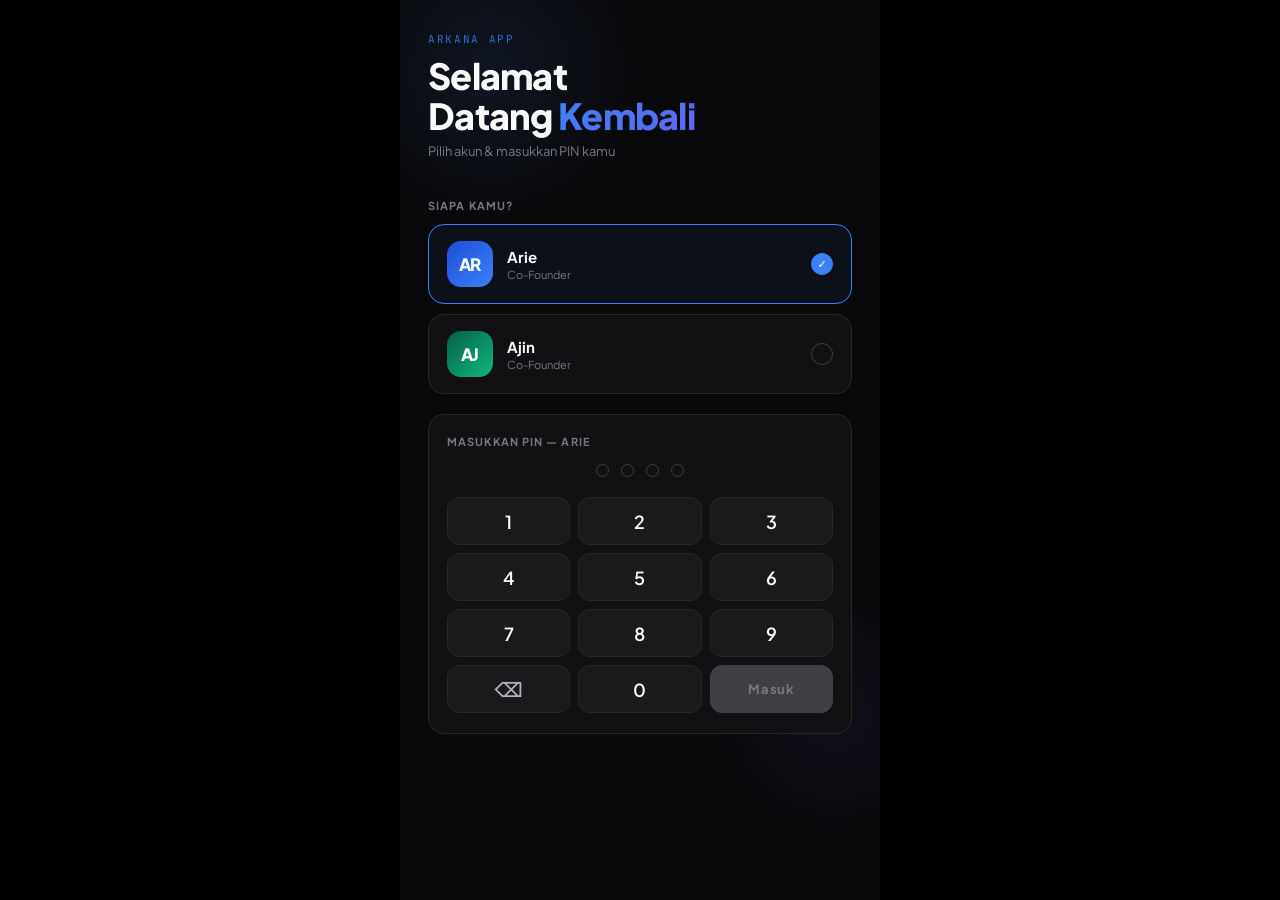
==== index.html @ 3961e102 "v2.0.10 version bump" ====
<!DOCTYPE html>
<html lang="id">
<head>
  <meta charset="UTF-8">
  <meta name="viewport" content="width=device-width, initial-scale=1.0, maximum-scale=1.0, user-scalable=no">
  <meta name="apple-mobile-web-app-capable" content="yes">
  <meta name="apple-mobile-web-app-status-bar-style" content="black-translucent">
  <meta name="apple-mobile-web-app-title" content="Arkana App">
  <meta name="theme-color" content="#080B12">
  <title>Arkana App</title>
  <link rel="manifest" href="manifest.json">
  <link href="https://fonts.googleapis.com/css2?family=Plus+Jakarta+Sans:wght@300;400;500;600;700;800&family=JetBrains+Mono:wght@300;400;500&display=swap" rel="stylesheet">

  <!-- Shared styles -->
  <link rel="stylesheet" href="css/base.css">
  <!-- Index-specific styles -->
  <link rel="stylesheet" href="css/index.css">

  <!-- JS load order: config → constants → utils → app → index -->
  <script src="config.js?v=2.0.10"></script>
  <script src="js/constants.js"></script>
  <script src="js/utils.js"></script>
  <script src="js/app.js"></script>
  <script src="js/components.js"></script>
</head>
<body>

<div id="app">

  <!-- ══════════════════════════════════════
       SCREEN: LOGIN
  ══════════════════════════════════════ -->
  <div id="screen-login" class="screen active">
    <div class="login-bg"></div>
    <div class="login-bg2"></div>
    <div class="login-inner">

      <div class="login-header">
        <div class="login-eyebrow">Arkana App</div>
        <div class="login-title">Selamat<br>Datang <span>Kembali</span></div>
        <div class="login-sub">Pilih akun &amp; masukkan PIN kamu</div>
        <div class="login-version" id="login-version"></div>
      </div>

      <div class="choose-label">Siapa kamu?</div>
      <div class="user-cards">

        <div class="user-card selected" id="card-arie">
          <div class="user-avatar avatar-arie" id="login-avatar-arie">AR</div>
          <div class="user-info">
            <div class="user-name">Arie</div>
            <div class="user-role">Co-Founder</div>
          </div>
          <div class="user-check">✓</div>
        </div>

        <div class="user-card" id="card-ajin">
          <div class="user-avatar avatar-ajin" id="login-avatar-ajin">AJ</div>
          <div class="user-info">
            <div class="user-name">Ajin</div>
            <div class="user-role">Co-Founder</div>
          </div>
          <div class="user-check"></div>
        </div>

        <!-- Hidden file input for avatar upload -->
        <input type="file" id="avatar-file-input" accept="image/*" style="display:none">
      </div>

      <div class="pin-section" id="pin-section">
        <div class="pin-top-label" id="pin-label">Masukkan PIN — Arie</div>
        <div class="pin-dots">
          <div class="pin-dot" id="dot-0"></div>
          <div class="pin-dot" id="dot-1"></div>
          <div class="pin-dot" id="dot-2"></div>
          <div class="pin-dot" id="dot-3"></div>
        </div>
        <div class="pin-numpad">
          <div class="pin-key">1</div>
          <div class="pin-key">2</div>
          <div class="pin-key">3</div>
          <div class="pin-key">4</div>
          <div class="pin-key">5</div>
          <div class="pin-key">6</div>
          <div class="pin-key">7</div>
          <div class="pin-key">8</div>
          <div class="pin-key">9</div>
          <div class="pin-key del">⌫</div>
          <div class="pin-key">0</div>
          <div class="pin-key enter disabled" id="pin-enter">Masuk</div>
        </div>
      </div>

    </div>
  </div>

  <!-- ══════════════════════════════════════
       SCREEN: HOME
  ══════════════════════════════════════ -->
  <div id="screen-home" class="screen">
    <div class="home-bg"></div>

    <div class="home-header">
      <div class="greeting-block">
        <div class="greeting-small">Halo,</div>
        <div class="greeting-name"><span id="home-name">Arie</span> 👋</div>
        <div class="greeting-date" id="home-date"></div>
      </div>
      <button class="logout-btn">Logout</button>
    </div>
    <div class="home-divider"></div>

    <div class="home-content">
      <div>
        <div class="section-head">Menu Utama</div>
        <div class="feature-grid">

          <div class="feat-card c-blue active-card" data-nav-page="supplier-tracker.html">
            <span class="feat-icon">🏪</span>
            <div class="feat-name">Supplier &amp; Price</div>
            <div class="feat-desc">Database supplier &amp; histori harga</div>
          </div>

          <div class="feat-card c-green active-card" data-nav-page="expense-tracker.html">
            <span class="feat-icon">💸</span>
            <div class="feat-name">Expense Tracker</div>
            <div class="feat-desc">Catat pengeluaran operasional</div>
          </div>

          <div class="feat-card c-purple active-card" data-nav-page="project-manager.html">
            <span class="feat-icon">📁</span>
            <div class="feat-name">Project Manager</div>
            <div class="feat-desc">Kelola proyek &amp; tim</div>
          </div>

          <div class="feat-card c-orange coming">
            <span class="feat-icon">📋</span>
            <div class="feat-name">Quotation Builder</div>
            <div class="feat-desc">Buat RAB &amp; penawaran</div>
            <span class="feat-badge badge-soon">Coming Soon</span>
          </div>

          <div class="feat-card c-purple coming">
            <span class="feat-icon">📊</span>
            <div class="feat-name">Pipeline Tracker</div>
            <div class="feat-desc">Lacak peluang pengadaan</div>
            <span class="feat-badge badge-soon">Coming Soon</span>
          </div>

        </div>
      </div>

      <div class="user-strip">
        <div class="strip-left">
          <div class="strip-label">Login sebagai</div>
          <div class="strip-name">
            <span class="strip-avatar" id="strip-avatar"></span>
            <span id="strip-name"></span>
          </div>
        </div>
        <div class="strip-right">
          <div class="strip-app">Arkana App</div>
          <div class="strip-version" id="home-version"></div>
        </div>
      </div>
    </div>

    <nav class="bottom-nav">
      <div class="nav-item active" data-nav="home">
        <span class="nav-icon">🏠</span>
        <span class="nav-label">Home</span>
        <div class="nav-indicator"></div>
      </div>
      <div class="nav-item" data-nav="aktivitas">
        <span class="nav-icon">🕐</span>
        <span class="nav-label">Aktivitas</span>
        <div class="nav-indicator"></div>
      </div>
      <div class="nav-item" data-nav="setting">
        <span class="nav-icon">⚙️</span>
        <span class="nav-label">Setting</span>
        <div class="nav-indicator"></div>
      </div>
    </nav>
  </div>

  <!-- ══════════════════════════════════════
       SCREEN: AKTIVITAS
  ══════════════════════════════════════ -->
  <div id="screen-aktivitas" class="screen">
    <div class="screen-header">
      <div class="screen-title">Aktivitas</div>
      <div class="screen-sub">Log perubahan data oleh semua pengguna</div>
    </div>
    <div class="home-divider"></div>
    <div class="screen-content">
      <div id="aktivitas-content">
        <div class="empty-state">
          <div class="empty-icon">🕐</div>
          <div class="empty-text">Belum ada aktivitas.<br>Log akan muncul saat data mulai diubah.</div>
        </div>
      </div>
    </div>
    <nav class="bottom-nav">
      <div class="nav-item" data-nav="home">
        <span class="nav-icon">🏠</span>
        <span class="nav-label">Home</span>
        <div class="nav-indicator"></div>
      </div>
      <div class="nav-item active" data-nav="aktivitas">
        <span class="nav-icon">🕐</span>
        <span class="nav-label">Aktivitas</span>
        <div class="nav-indicator"></div>
      </div>
      <div class="nav-item" data-nav="setting">
        <span class="nav-icon">⚙️</span>
        <span class="nav-label">Setting</span>
        <div class="nav-indicator"></div>
      </div>
    </nav>
  </div>

  <!-- ══════════════════════════════════════
       SCREEN: SETTING
  ══════════════════════════════════════ -->
  <div id="screen-setting" class="screen">
    <div class="screen-header">
      <div class="screen-title">Setting</div>
      <div class="screen-sub">Kelola akun &amp; preferensi</div>
    </div>
    <div class="home-divider"></div>
    <div class="screen-content">
      <div class="setting-list">

        <div class="setting-section-label">Akun</div>

        <div class="setting-item" data-action="change-avatar">
          <div class="setting-icon">🖼️</div>
          <div class="setting-info">
            <div class="setting-name">Ganti Foto Profil</div>
            <div class="setting-desc">Upload foto untuk avatar kamu</div>
          </div>
          <div class="setting-arrow">›</div>
        </div>

        <div class="setting-item" data-action="change-pin">
          <div class="setting-icon">🔐</div>
          <div class="setting-info">
            <div class="setting-name">Ganti PIN</div>
            <div class="setting-desc">Ubah PIN login kamu</div>
          </div>
          <div class="setting-arrow">›</div>
        </div>

        <div class="setting-section-label">Aplikasi</div>

        <div class="app-info-card">
          <div class="app-info-logo">⚡</div>
          <div class="app-info-name">Arkana App</div>
          <div class="app-info-version" id="setting-version"></div>
          <div class="app-info-company">CV Arkana Trisinergi</div>
        </div>

      </div>
    </div>
    <nav class="bottom-nav">
      <div class="nav-item" data-nav="home">
        <span class="nav-icon">🏠</span>
        <span class="nav-label">Home</span>
        <div class="nav-indicator"></div>
      </div>
      <div class="nav-item" data-nav="aktivitas">
        <span class="nav-icon">🕐</span>
        <span class="nav-label">Aktivitas</span>
        <div class="nav-indicator"></div>
      </div>
      <div class="nav-item active" data-nav="setting">
        <span class="nav-icon">⚙️</span>
        <span class="nav-label">Setting</span>
        <div class="nav-indicator"></div>
      </div>
    </nav>
  </div>

</div><!-- /#app -->

<!-- ══════════════════════════════════════
     CHANGE PIN MODAL (outside #app, fixed)
══════════════════════════════════════ -->
<div class="modal-overlay" id="modal-pin">
  <div class="modal-sheet">
    <div class="modal-handle"></div>
    <div class="modal-title" id="modal-title">Ganti PIN</div>
    <div class="modal-sub" id="modal-sub">Masukkan PIN lama kamu</div>

    <div class="pin-dots" style="margin-bottom:16px;">
      <div class="pin-dot" id="mdot-0"></div>
      <div class="pin-dot" id="mdot-1"></div>
      <div class="pin-dot" id="mdot-2"></div>
      <div class="pin-dot" id="mdot-3"></div>
    </div>
    <div class="pin-numpad modal-numpad">
      <div class="pin-key">1</div>
      <div class="pin-key">2</div>
      <div class="pin-key">3</div>
      <div class="pin-key">4</div>
      <div class="pin-key">5</div>
      <div class="pin-key">6</div>
      <div class="pin-key">7</div>
      <div class="pin-key">8</div>
      <div class="pin-key">9</div>
      <div class="pin-key del">⌫</div>
      <div class="pin-key">0</div>
      <div class="pin-key enter disabled" id="modal-enter">OK</div>
    </div>

    <button class="modal-btn cancel">Batal</button>
  </div>
</div>

<!-- ══ TOAST ══ -->
<div class="toast" id="toast"></div>

<!-- Index logic — loaded last -->
<script src="js/index.js"></script>

</body>
</html>
---- css/base.css ----
/* ═══════════════════════════════════════════════════
   Arkana App — Base CSS  v2.0.3
   Design System Foundation: tokens + shared components.
   ─────────────────────────────────────────────────────
   LAYER 1 — DESIGN TOKENS (:root)
     All visual primitives live here as CSS custom
     properties. No hardcoded values anywhere else.
   LAYER 2 — STRUCTURAL COMPONENTS
     Shared components token-referenced. Named per
     the official component inventory.
   ─────────────────────────────────────────────────────
   PRD-00.4 — Token Mapping (Notion dark-mode adaptation)
     · Backgrounds desaturated: blue-tinted → neutral zinc
     · Borders desaturated: zinc scale
     · Text hierarchy: warm-neutral (FAFAFA / B4B4BB / 787880)
     · Radius tightened: sm 8→6px, md 10→8px, 3xl 24→20px
     · Font tokens added: --font-body, --font-mono
     · Shadow scale added: sm / md / lg / fab
   PRD-00.4-B — Top Bar + Back Button + Tab Bar
     · Glass tokens added: --blur-glass, --saturate-glass,
       --bg-glass, --color-border-glass, --color-border-glass-inner
     · .topbar base rule → position:absolute + glass bg
     · .tab-bar base rule → transparent bg, inner border
     · .screen keeps display:flex (index.html needs it); frost-bar/scroll-area
     use position:absolute inside the screen
   ═══════════════════════════════════════════════════ */

/* ── Reset & base ── */
* {
  margin: 0;
  padding: 0;
  box-sizing: border-box;
  -webkit-tap-highlight-color: transparent;
  user-select: none;
  -webkit-user-select: none;
}

input, textarea {
  user-select: text;
  -webkit-user-select: text;
}

/* ════════════════════════════════════════════════════
   LAYER 1 — DESIGN TOKENS
   ════════════════════════════════════════════════════

   Naming convention: --{category}-{variant}
   All values defined once here, referenced everywhere.

   COLOR TOKENS
   ────────────
   --color-bg          Page/app background
   --color-surface     Card / component background
   --color-surface-2   Nested surface (inputs, rows)
   --color-border      Primary border
   --color-border-2    Secondary border (stronger)

   --color-accent      Primary interactive (blue)
   --color-accent-2    Secondary interactive (indigo)
   --color-success     Positive / green
   --color-warning     Caution / amber
   --color-danger      Error / red
   --color-purple      Jasa / services accent

   --color-text        Primary text
   --color-text-2      Secondary text
   --color-text-3      Tertiary / muted text
   --color-muted       Placeholder / disabled

   --color-supplier-l1  L1 level color (amber)
   --color-supplier-l2  L2 level color (blue)
   --color-supplier-l3  L3 level color (green)
   --color-supplier-l4  L4 level color (gray)

   GLASS TOKENS (PRD-00.4-B)
   ──────────────────────────
   --blur-glass          backdrop blur amount (20px)
   --saturate-glass      backdrop saturation (1.5)
   --bg-glass            frosted bar background (56% opacity)
   --color-border-glass  outer hairline (barely-there white)
   --color-border-glass-inner  separator between topbar & tabbar

   SPACING TOKENS
   ──────────────
   --space-1  4px
   --space-2  8px
   --space-3  12px
   --space-4  16px
   --space-5  20px
   --space-6  24px
   --space-8  32px
   --space-12 48px

   RADIUS TOKENS
   ─────────────
   --radius-sm   6px    chip, tag           (Notion rounded.sm)
   --radius-md   8px    button, input       (Notion rounded.md — sober editorial)
   --radius-lg   12px   card (sm), confirm  (Notion rounded.lg)
   --radius-xl   14px   card (main)
   --radius-2xl  16px   user card, FAB
   --radius-3xl  20px   sheet
   --radius-full 9999px pill badge

   FONT SIZE TOKENS
   ────────────────
   --text-xs   9px
   --text-sm   10px
   --text-base 11px
   --text-md   12px
   --text-lg   13px
   --text-xl   14px
   --text-2xl  15px
   --text-3xl  17px
   --text-4xl  18px
   --text-5xl  20px

   FONT WEIGHT TOKENS
   ──────────────────
   --weight-regular  400
   --weight-medium   500
   --weight-semibold 600
   --weight-bold     700
   --weight-extrabold 800

   SHADOW TOKENS
   ─────────────
   --shadow-sm    subtle hover lift
   --shadow-md    cards
   --shadow-lg    sheets, modals
   --shadow-fab   FAB elevation (accent glow)

   FONT TOKENS
   ───────────
   --font-body   Plus Jakarta Sans (humanist-geometric, Notion-Sans equivalent)
   --font-mono   JetBrains Mono (badges, PTR label, mono UI)

   TRANSITION TOKENS
   ─────────────────
   --duration-fast    0.15s
   --duration-normal  0.2s
   --duration-slow    0.3s
   --duration-sheet   0.35s
   --ease-standard    ease
   --ease-sheet       cubic-bezier(.32, .72, 0, 1)
   ════════════════════════════════════════════════════ */

:root {
  /* ── Color: Backgrounds ── */
  /* Desaturated neutral zinc — removes blue tint from dark surfaces */
  --color-bg:        #09090B;
  --color-surface:   #111113;
  --color-surface-2: #1A1A1D;

  /* ── Color: Borders ── */
  /* Neutral zinc borders — Notion hairline spirit, no blue bleed */
  --color-border:    #27272A;
  --color-border-2:  #3F3F46;

  /* ── Color: Brand / Interactive ── */
  --color-accent:    #3B82F6;
  --color-accent-2:  #6366F1;
  --color-success:   #10B981;
  --color-warning:   #F59E0B;
  --color-danger:    #EF4444;
  --color-purple:    #8B5CF6;

  /* ── Color: Text ── */
  /* Warm-neutral hierarchy — purer white primary, zinc secondary/tertiary */
  /* All values pass 4.5:1 contrast on --color-bg (#09090B)               */
  --color-text:      #FAFAFA;  /* ~19:1 */
  --color-text-2:    #B4B4BB;  /* ~6.5:1 */
  --color-text-3:    #787880;  /* ~4.8:1 */
  --color-muted:     #787880;  /* ~4.8:1 */

  /* ── Color: Supplier levels ── */
  --color-supplier-l1: #F59E0B;
  --color-supplier-l2: #3B82F6;
  --color-supplier-l3: #10B981;
  --color-supplier-l4: #6B7280;

  /* ── Glass tokens (PRD-00.4-B) ── */
  --blur-glass:              20px;
  --saturate-glass:          1.5;
  --bg-glass:                rgba(9, 9, 11, 0.56);
  --color-border-glass:      rgba(255, 255, 255, 0.06);
  --color-border-glass-inner: rgba(255, 255, 255, 0.04);

  /* ── Spacing ── */
  --space-1:  4px;
  --space-2:  8px;
  --space-3:  12px;
  --space-4:  16px;
  --space-5:  20px;
  --space-6:  24px;
  --space-8:  32px;
  --space-12: 48px;

  /* ── Border radius ── */
  /* Notion-aligned: sober editorial geometry — rectangles, not pills */
  --radius-sm:   6px;
  --radius-md:   8px;
  --radius-lg:   12px;
  --radius-xl:   14px;
  --radius-2xl:  16px;
  --radius-3xl:  20px;
  --radius-full: 9999px;

  /* ── Font size ── */
  --text-xs:   9px;
  --text-sm:   10px;
  --text-base: 11px;
  --text-md:   12px;
  --text-lg:   13px;
  --text-xl:   14px;
  --text-2xl:  15px;
  --text-3xl:  17px;
  --text-4xl:  18px;
  --text-5xl:  20px;

  /* ── Font weight ── */
  --weight-regular:   400;
  --weight-medium:    500;
  --weight-semibold:  600;
  --weight-bold:      700;
  --weight-extrabold: 800;

  /* ── Font families ── */
  --font-body: 'Plus Jakarta Sans', system-ui, sans-serif;
  --font-mono: 'JetBrains Mono', monospace;

  /* ── Shadows ── */
  --shadow-sm:  0 1px 3px rgba(0, 0, 0, .4);
  --shadow-md:  0 4px 12px rgba(0, 0, 0, .5);
  --shadow-lg:  0 8px 32px rgba(0, 0, 0, .6);
  --shadow-fab: 0 8px 24px rgba(59, 130, 246, .35);

  /* ── Transitions ── */
  --duration-fast:   0.15s;
  --duration-normal: 0.2s;
  --duration-slow:   0.3s;
  --duration-sheet:  0.35s;
  --ease-standard:   ease;
  --ease-sheet:      cubic-bezier(.32, .72, 0, 1);

  /* ────────────────────────────────────────────────
     LEGACY ALIASES
     Keep old var names pointing to tokens so existing
     page CSS doesn't break before PRD-00.4 refactor.
     Remove these aliases once all page CSS migrates.
     ──────────────────────────────────────────────── */
  --bg:      var(--color-bg);
  --surface: var(--color-surface);
  --surface2: var(--color-surface-2);
  --border:  var(--color-border);
  --border2: var(--color-border-2);
  --accent:  var(--color-accent);
  --accent2: var(--color-accent-2);
  --green:   var(--color-success);
  --orange:  var(--color-warning);
  --red:     var(--color-danger);
  --purple:  var(--color-purple);
  --muted:   var(--color-muted);
  --text:    var(--color-text);
  --text2:   var(--color-text-2);
  --text3:   var(--color-text-3);
  --l1: var(--color-supplier-l1);
  --l2: var(--color-supplier-l2);
  --l3: var(--color-supplier-l3);
  --l4: var(--color-supplier-l4);
}

html, body {
  height: 100%;
  overflow: hidden;
  background: #000;
  font-family: var(--font-body);
  color: var(--color-text);
}

/* ── PWA container ── */
#app {
  position: relative;
  width: 100%;
  max-width: 480px;
  height: 100%;
  margin: 0 auto;
  background: var(--color-bg);
  overflow: hidden;
}

/* ════════════════════════════════════════════════════
   LAYER 2 — STRUCTURAL COMPONENTS
   Named per official component inventory (PRD-00.3).
   CSS values reference tokens only — no hardcoded values.
   PRD-00.4: token values updated; component visual
   redesign applied incrementally per page.
   ════════════════════════════════════════════════════ */

/* ── Screen transitions ── */
/* PRD-00.4-B: position:relative so scroll-area + frost bar
   siblings work correctly inside each screen. */
.screen {
  position: absolute;
  inset: 0;
  display: flex;
  flex-direction: column;
  opacity: 0;
  pointer-events: none;
  transition: opacity var(--duration-slow) var(--ease-standard),
              transform var(--duration-slow) var(--ease-standard);
  transform: translateX(30px);
}

.screen.active {
  opacity: 1;
  pointer-events: all;
  transform: translateX(0);
}

.screen.prev {
  transform: translateX(-30px);
  opacity: 0;
}

/* ── Frosted bar container (PRD-00.4-B) ── */
/* Wraps .topbar + optional .tab-bar as a single frosted unit.
   Absolutely positioned so scroll-area bleeds underneath. */
.frost-bar {
  position: absolute;
  top: 0;
  left: 0;
  right: 0;
  z-index: 10;
  backdrop-filter: blur(var(--blur-glass)) saturate(var(--saturate-glass));
  -webkit-backdrop-filter: blur(var(--blur-glass)) saturate(var(--saturate-glass));
  background: var(--bg-glass);
  border-bottom: 0.5px solid var(--color-border-glass);
}

/* ── Top Bar (PRD-00.4-B) ── */
/* canonical class: .topbar
   Layout: 3-col grid (32px · 1fr · 32px) — title always centered.
   Shrink state toggled by JS via .topbar-shrunk on .frost-bar. */
.topbar {
  display: grid;
  grid-template-columns: 48px 1fr 48px;
  align-items: center;
  gap: 8px;
  padding: max(env(safe-area-inset-top), 44px) 14px 8px;
  transition: padding var(--duration-normal) var(--ease-standard);
}

.frost-bar.topbar-shrunk .topbar {
  padding: max(env(safe-area-inset-top), 14px) 14px 6px;
}

.topbar-title {
  text-align: center;
  font-size: var(--text-3xl);     /* 17px at rest */
  font-weight: var(--weight-extrabold);
  color: var(--color-text);
  letter-spacing: -0.01em;
  transition: font-size var(--duration-normal) var(--ease-standard);
  white-space: nowrap;
  overflow: hidden;
  text-overflow: ellipsis;
}

.frost-bar.topbar-shrunk .topbar-title {
  font-size: var(--text-lg);      /* 13px on scroll */
}

/* ── Back Button (PRD-00.4-B) ── */
/* Ghost style: no background, no border. Chevron only. */
.back-btn {
  width: 48px;
  height: 48px;
  border-radius: var(--radius-md);
  background: transparent;
  border: none;
  display: flex;
  align-items: center;
  justify-content: center;
  cursor: pointer;
  flex-shrink: 0;
  color: var(--color-accent);
  font-size: 32px;
  line-height: 1;
  padding: 0;
  transition: opacity var(--duration-fast) var(--ease-standard);
}

.back-btn:active { opacity: 0.6; }

/* Right slot — same size as back-btn, for action icons in detail screens */
.topbar-action {
  width: 48px;
  height: 48px;
  border-radius: var(--radius-md);
  background: transparent;
  border: none;
  display: flex;
  align-items: center;
  justify-content: center;
  cursor: pointer;
  flex-shrink: 0;
  color: var(--color-accent);
  font-size: 32px;
  padding: 0;
  transition: opacity var(--duration-fast) var(--ease-standard);
}

.topbar-action:active { opacity: 0.6; }

/* ── Tab Bar (PRD-00.4-B) ── */
/* Part of frost-bar — transparent bg, separated from topbar by hairline. */
/* canonical class: .tab-bar, .tab, .tab.active */
.tab-bar {
  display: flex;
  border-top: 0.5px solid var(--color-border-glass-inner);
  background: transparent;
}

.tab {
  flex: 1;
  padding: 9px var(--space-1) 9px;
  text-align: center;
  cursor: pointer;
  font-size: var(--text-base);
  font-weight: var(--weight-semibold);
  color: var(--color-text-3);
  letter-spacing: .04em;
  position: relative;
  transition: color var(--duration-normal) var(--ease-standard);
  white-space: nowrap;
}

.tab.active { color: var(--color-accent); }

.tab.active::after {
  content: '';
  position: absolute;
  bottom: 0;
  left: 20%;
  right: 20%;
  height: 2px;
  background: var(--color-accent);
  border-radius: 2px;
}

/* ── Scroll Area (PRD-00.4-B) ── */
/* Flex child that fills remaining screen height below .ptr-indicator.
   frost-bar sits above it via position:absolute + z-index.
   padding-top injected by initFrostBar() so content clears the bar.
   flex:1 means app.js can insert .ptr-indicator as a sibling before
   this element and it will appear correctly in the flex column. */
.scroll-area {
  flex: 1;
  min-height: 0;
  overflow-y: auto;
  overflow-x: hidden;
  scrollbar-width: none;
  /* padding-top injected by JS: initFrostBar() */
}

.scroll-area::-webkit-scrollbar { display: none; }

/* ── Overlay ── */
/* canonical class: .overlay */
.overlay {
  position: fixed;
  inset: 0;
  background: rgba(0, 0, 0, .75);
  z-index: 100;
  opacity: 0;
  pointer-events: none;
  transition: opacity var(--duration-slow) var(--ease-standard);
}

.overlay.active {
  opacity: 1;
  pointer-events: all;
}

/* ── Bottom Sheet ── */
/* canonical class: .sheet */
.sheet {
  position: fixed;
  bottom: 0;
  left: 50%;
  transform: translateX(-50%) translateY(100%);
  width: 100%;
  max-width: 480px;
  background: var(--color-surface);
  border: none;
  border-top: 1px solid var(--color-border);
  border-radius: var(--radius-3xl) var(--radius-3xl) 0 0;
  padding: var(--space-4) var(--space-5) max(env(safe-area-inset-bottom), var(--space-6));
  z-index: 101;
  transition: transform var(--duration-sheet) var(--ease-sheet);
  max-height: 90vh;
  overflow-y: auto;
  scrollbar-width: none;
}

.sheet::-webkit-scrollbar { display: none; }

.overlay.active .sheet {
  transform: translateX(-50%) translateY(0);
}

.sheet-handle {
  width: 36px;
  height: 4px;
  background: var(--color-border-2);
  border-radius: var(--radius-full);
  margin: 0 auto var(--space-8);
}

.sheet-title {
  font-size: var(--text-4xl);
  font-weight: var(--weight-extrabold);
  color: var(--color-text);
  margin-bottom: var(--space-1);
  letter-spacing: -.01em;
}

.sheet-sub {
  font-size: var(--text-md);
  color: var(--color-text-3);
  margin-bottom: var(--space-5);
}

/* ── Buttons ── */
/* canonical classes: .btn, .btn-primary, .btn-secondary, .btn-danger */
.btn-row {
  display: flex;
  gap: var(--space-2);
  margin-top: var(--space-5);
}

.btn {
  flex: 1;
  height: 48px;
  padding: 0 var(--space-4);
  border-radius: var(--radius-lg);
  font-size: var(--text-xl);
  font-weight: var(--weight-bold);
  font-family: inherit;
  cursor: pointer;
  border: none;
  display: flex;
  align-items: center;
  justify-content: center;
  transition: opacity var(--duration-normal) var(--ease-standard);
}

.btn:active         { opacity: .75; }
.btn-primary        { background: var(--color-accent); color: white; }
.btn-secondary      { background: transparent; color: var(--color-text-2); border: 1px solid var(--color-border-2); }
.btn-danger         { background: rgba(239, 68, 68, .1); color: var(--color-danger); border: 1px solid rgba(239, 68, 68, .2); }

/* ── Form fields ── */
.form-group { margin-bottom: 14px; }

.form-label {
  display: block;
  font-size: var(--text-base);
  font-weight: var(--weight-bold);
  text-transform: uppercase;
  letter-spacing: .1em;
  color: var(--color-text-3);
  margin-bottom: 6px;
}

.form-input,
.form-select,
.form-textarea {
  width: 100%;
  background: var(--color-surface-2);
  border: 1.5px solid var(--color-border);
  border-radius: var(--radius-md);
  padding: 11px 14px;
  font-size: var(--text-xl);
  color: var(--color-text);
  font-family: inherit;
  outline: none;
  transition: border-color var(--duration-normal) var(--ease-standard);
  -webkit-appearance: none;
  appearance: none;
}

.form-input:focus,
.form-select:focus,
.form-textarea:focus   { border-color: var(--color-accent); }
.form-input::placeholder,
.form-textarea::placeholder { color: var(--color-text-3); }
.form-textarea         { resize: none; min-height: 80px; line-height: 1.5; }

.form-select {
  background-image: url("data:image/svg+xml,%3Csvg xmlns='http://www.w3.org/2000/svg' width='12' height='8' viewBox='0 0 12 8'%3E%3Cpath d='M1 1l5 5 5-5' stroke='%23787880' stroke-width='1.5' fill='none' stroke-linecap='round'/%3E%3C/svg%3E");
  background-repeat: no-repeat;
  background-position: right 14px center;
  padding-right: 36px;
}

.form-select option { background: var(--color-surface-2); }

/* Toggle */
.toggle-row       { display: flex; justify-content: space-between; align-items: center; }
.toggle-label     { font-size: var(--text-xl); color: var(--color-text); }
.toggle           { position: relative; width: 44px; height: 26px; }
.toggle input     { display: none; }
.toggle-track {
  position: absolute;
  inset: 0;
  background: var(--color-border-2);
  border-radius: 13px;
  cursor: pointer;
  transition: background var(--duration-normal) var(--ease-standard);
}
.toggle input:checked + .toggle-track  { background: var(--color-accent); }
.toggle-thumb {
  position: absolute;
  top: 3px; left: 3px;
  width: 20px; height: 20px;
  background: white;
  border-radius: 50%;
  transition: transform var(--duration-normal) var(--ease-standard);
  pointer-events: none;
}
.toggle input:checked ~ .toggle-thumb  { transform: translateX(18px); }

/* Multi-select chips */
.multi-chips { display: flex; flex-wrap: wrap; gap: var(--space-2); }

.multi-chip {
  background: var(--color-surface-2);
  border: 1.5px solid var(--color-border);
  border-radius: var(--radius-full);
  padding: 7px var(--radius-lg);
  font-size: var(--text-md);
  font-weight: var(--weight-semibold);
  color: var(--color-text-3);
  cursor: pointer;
  transition: all var(--duration-fast) var(--ease-standard);
}

.multi-chip.selected {
  border-color: var(--color-accent);
  color: var(--color-accent);
  background: rgba(59, 130, 246, .08);
}

/* ── Toast ── */
/* canonical class: .toast, .success, .error */
.toast {
  position: fixed;
  bottom: var(--space-12);
  left: 50%;
  transform: translateX(-50%) translateY(var(--space-5));
  max-width: calc(100% - var(--space-8));
  background: var(--color-surface-2);
  border: 1px solid var(--color-border-2);
  border-radius: var(--radius-lg);
  padding: var(--space-2) var(--space-5);
  font-size: var(--text-lg);
  font-weight: var(--weight-semibold);
  color: var(--color-text);
  z-index: 200;
  opacity: 0;
  transition: all var(--duration-slow) var(--ease-standard);
  white-space: normal;
  text-align: center;
  pointer-events: none;
}

.toast.show    { opacity: 1; transform: translateX(-50%) translateY(0); }
.toast.success { border-color: var(--color-success); color: var(--color-success); }
.toast.error   { border-color: var(--color-danger);  color: var(--color-danger);  }

/* ── Loading Overlay ── */
/* canonical class: .loading-overlay */
.loading-overlay {
  position: fixed;
  inset: 0;
  background: rgba(9, 9, 11, .88);
  z-index: 300;
  display: flex;
  flex-direction: column;
  align-items: center;
  justify-content: center;
  gap: var(--space-4);
  opacity: 0;
  pointer-events: none;
  transition: opacity var(--duration-slow) var(--ease-standard);
}

.loading-overlay.active { opacity: 1; pointer-events: all; }

.spinner {
  width: 36px;
  height: 36px;
  border: 3px solid var(--color-border-2);
  border-top-color: var(--color-accent);
  border-radius: 50%;
  animation: spin .8s linear infinite;
}

@keyframes spin { to { transform: rotate(360deg); } }

.loading-text { font-size: var(--text-lg); color: var(--color-text-3); }

/* ── Confirm Dialog ── */
/* canonical class: .confirm-overlay, .confirm-box */
.confirm-overlay {
  position: fixed;
  inset: 0;
  background: rgba(0, 0, 0, .6);
  z-index: 200;
  display: flex;
  align-items: center;
  justify-content: center;
  padding: var(--space-6);
  opacity: 0;
  pointer-events: none;
  transition: opacity var(--duration-normal) var(--ease-standard);
}

.confirm-overlay.active { opacity: 1; pointer-events: all; }

.confirm-box {
  background: var(--color-surface);
  border: 1px solid var(--color-border);
  border-radius: var(--radius-3xl);
  padding: var(--space-6);
  width: 100%;
  max-width: 320px;
  transform: scale(.95);
  transition: transform var(--duration-normal) var(--ease-standard);
}

.confirm-overlay.active .confirm-box { transform: scale(1); }

.confirm-title { font-size: var(--text-4xl); font-weight: var(--weight-extrabold); color: var(--color-text); margin-bottom: var(--space-2); }
.confirm-msg   { font-size: var(--text-lg); color: var(--color-text-2); line-height: 1.5; margin-bottom: var(--space-5); }
.confirm-btns  { display: flex; gap: var(--space-2); }

/* ── FAB ── */
/* canonical class: .fab */
.fab {
  position: fixed;
  bottom: var(--space-6);
  right: max(calc(50% - 240px + var(--space-4)), var(--space-4));
  width: 56px;
  height: 56px;
  border-radius: var(--radius-2xl);
  background: var(--color-accent);
  border: none;
  color: white;
  display: flex;
  align-items: center;
  justify-content: center;
  cursor: pointer;
  box-shadow: var(--shadow-fab);
  z-index: 50;
  transition: transform var(--duration-fast) var(--ease-standard);
}

.fab:active { transform: scale(.93); }

/* ── Filter Scroll Container ── */
/* canonical class: .filter-scroll                                */
/* Edge-to-edge horizontal scroll track. Used in frost bar and   */
/* scroll content. padding-inline gives chips breathing room     */
/* while scroll track is full-width.                             */
.filter-scroll {
  display: flex;
  gap: var(--space-2);
  overflow-x: auto;
  scrollbar-width: none;
  padding-inline: var(--space-4);
}

.filter-scroll::-webkit-scrollbar { display: none; }

/* When .filter-scroll lives inside .scroll-pane, the pane has  */
/* its own side padding — use negative margin to break out of it */
/* so the scroll track reaches the screen edge.                  */
.scroll-pane .filter-scroll,
.scroll-pane .filter-row {
  margin-inline: calc(var(--space-4) * -1);
}

/* ── Filter Chip ── */
/* canonical class: .filter-chip, .filter-chip.active            */
/* Unified chip style — same in frost bar and scroll content.    */
.filter-chip {
  flex-shrink: 0;
  background: rgba(255, 255, 255, 0.06);
  border: 1px solid rgba(255, 255, 255, 0.08);
  border-radius: var(--radius-full);
  padding: var(--space-1) var(--space-3);
  font-size: var(--text-base);
  font-weight: var(--weight-semibold);
  color: var(--color-text-3);
  cursor: pointer;
  white-space: nowrap;
  font-family: inherit;
  transition: all var(--duration-fast) var(--ease-standard);
}

.filter-chip.active {
  border-color: var(--color-accent);
  color: var(--color-accent);
  background: rgba(59, 130, 246, .12);
}


/* canonical class: .ptr-overlay, .ptr-overlay-spinner          */
/* Fixed spinner that appears below the frost bar on pull.      */
/* No layout impact — pure overlay, z-index below frost bar.   */
.ptr-overlay {
  position: fixed;
  /* Centered within #app (max-width 480px) */
  left: 50%;
  transform: translateX(-50%);
  /* Sits just below the frost bar — --frost-h set by initFrostBar() */
  top: calc(var(--frost-h, 60px) + 8px);
  z-index: 9; /* below frost-bar (z:10), above content */
  opacity: 0;
  pointer-events: none;
  transition: opacity var(--duration-normal) var(--ease-standard);
}

.ptr-overlay.active {
  opacity: 1;
}

.ptr-overlay-spinner {
  width: 28px;
  height: 28px;
  border: 2.5px solid var(--color-border-2);
  border-top-color: var(--color-accent);
  border-radius: 50%;
  animation: spin .7s linear infinite;
  background: var(--color-surface);
  box-shadow: var(--shadow-md);
}

/* ── Empty State ── */
/* canonical class: .empty-state, .empty-icon, .empty-text */
.empty-state {
  display: flex;
  flex-direction: column;
  align-items: center;
  justify-content: center;
  padding: 60px var(--space-5);
  gap: var(--radius-lg);
  text-align: center;
}

.empty-icon { font-size: 40px; opacity: .3; }
.empty-text { font-size: var(--text-lg); color: var(--color-text-3); line-height: 1.6; }

.empty-btn {
  margin-top: var(--space-2);
  background: var(--color-accent);
  border: none;
  border-radius: var(--radius-lg);
  padding: 10px var(--space-5);
  font-size: var(--text-lg);
  font-weight: var(--weight-bold);
  color: white;
  cursor: pointer;
  font-family: inherit;
}

/* ── Level Badges ── */
/* canonical class: .level-badge + .l1/.l2/.l3/.l4/.jasa */
.level-badge {
  font-family: var(--font-mono);
  font-size: var(--text-sm);
  font-weight: var(--weight-medium);
  padding: 3px var(--space-2);
  border-radius: var(--radius-full);
  letter-spacing: .04em;
}

.l1   { background: rgba(245,158,11,.12); color: var(--color-supplier-l1); border: 1px solid rgba(245,158,11,.2); }
.l2   { background: rgba(59,130,246,.12);  color: var(--color-supplier-l2); border: 1px solid rgba(59,130,246,.2); }
.l3   { background: rgba(16,185,129,.12);  color: var(--color-supplier-l3); border: 1px solid rgba(16,185,129,.2); }
.l4   { background: rgba(107,114,128,.12); color: var(--color-supplier-l4); border: 1px solid rgba(107,114,128,.2); }
.jasa { background: rgba(139,92,246,.12);  color: var(--color-purple);      border: 1px solid rgba(139,92,246,.2); }

.auth-badge {
  font-size: var(--text-sm);
  font-weight: var(--weight-semibold);
  padding: 3px var(--space-2);
  border-radius: var(--radius-full);
  background: rgba(16,185,129,.1);
  color: var(--color-success);
  border: 1px solid rgba(16,185,129,.2);
}
---- css/index.css ----
/* ═══════════════════════════════════════════════════
   Arkana App — Index CSS
   Styles for: login, home, bottom nav, aktivitas,
   setting screens, and change-PIN modal.
   Shared styles (reset, vars, toast, loading, etc.)
   live in base.css — do not duplicate here.
   ═══════════════════════════════════════════════════ */

/* ── App container ── */
#app {
  height: 100%;
  display: flex;
  flex-direction: column;
  max-width: 480px;
  margin: 0 auto;
  position: relative;
  overflow: hidden;
}

/* ══════════════════════════════════
   LOGIN SCREEN
══════════════════════════════════ */
#screen-login {
  background: var(--color-bg);
  overflow-y: auto;
  overflow-x: hidden;
  scrollbar-width: none;
}

#screen-login::-webkit-scrollbar { display: none; }

.login-bg {
  position: fixed;
  top: -80px; left: -60px;
  width: 300px; height: 300px;
  background: radial-gradient(circle, rgba(59,130,246,0.1) 0%, transparent 70%);
  pointer-events: none;
  z-index: 0;
}

.login-bg2 {
  position: fixed;
  bottom: 60px; right: -80px;
  width: 250px; height: 250px;
  background: radial-gradient(circle, rgba(99,102,241,0.07) 0%, transparent 70%);
  pointer-events: none;
  z-index: 0;
}

.login-inner {
  position: relative;
  z-index: 1;
  padding: env(safe-area-inset-top, 48px) 28px 40px;
  min-height: 100%;
  display: flex;
  flex-direction: column;
}

.login-header {
  padding-top: max(env(safe-area-inset-top), 32px);
  margin-bottom: 32px;
}

.login-eyebrow {
  font-family: var(--font-mono);
  font-size: 11px;
  letter-spacing: 0.15em;
  text-transform: uppercase;
  color: var(--color-accent);
  margin-bottom: 10px;
  opacity: 0.8;
}

.login-title {
  font-size: clamp(28px, 7vw, 36px);
  font-weight: 800;
  color: var(--color-text);
  line-height: 1.1;
  letter-spacing: -0.02em;
  margin-bottom: 8px;
}

.login-title span {
  background: linear-gradient(135deg, var(--color-accent), var(--color-accent-2));
  -webkit-background-clip: text;
  -webkit-text-fill-color: transparent;
  background-clip: text;
}

.login-sub {
  font-size: 13px;
  color: var(--color-text-3);
  font-weight: 400;
}

.login-version {
  font-family: var(--font-mono);
  font-size: 10px;
  color: var(--color-muted);
  margin-top: 8px;
  letter-spacing: 0.05em;
}

/* User selection */
.choose-label {
  font-size: 11px;
  font-weight: 700;
  color: var(--color-text-3);
  text-transform: uppercase;
  letter-spacing: 0.1em;
  margin-bottom: 12px;
}

.user-cards {
  display: flex;
  flex-direction: column;
  gap: 10px;
  margin-bottom: 16px;
}

.user-card {
  background: var(--color-surface);
  border: 1.5px solid var(--color-border);
  border-radius: var(--radius-2xl);
  padding: 16px 18px;
  display: flex;
  align-items: center;
  gap: 14px;
  cursor: pointer;
  transition: border-color 0.2s, background 0.2s;
  position: relative;
  overflow: hidden;
}

.user-card:active { opacity: 0.8; }

.user-card.selected {
  border-color: var(--color-accent);
  background: rgba(59,130,246,0.06);
}

.user-avatar {
  width: 46px;
  height: 46px;
  border-radius: var(--radius-xl);
  display: flex;
  align-items: center;
  justify-content: center;
  font-size: 17px;
  font-weight: 800;
  flex-shrink: 0;
  letter-spacing: -0.02em;
  color: white;
  position: relative;
  cursor: pointer;
  overflow: hidden;
}

.avatar-arie { background: linear-gradient(135deg, #1D4ED8, #3B82F6); }
.avatar-ajin { background: linear-gradient(135deg, #065F46, #10B981); }

.user-avatar img {
  width: 100%;
  height: 100%;
  object-fit: cover;
  border-radius: var(--radius-xl);
  position: absolute;
  inset: 0;
}

.user-avatar::after {
  content: '📷';
  position: absolute;
  inset: 0;
  background: rgba(0,0,0,0.55);
  display: flex;
  align-items: center;
  justify-content: center;
  font-size: 14px;
  border-radius: var(--radius-xl);
  opacity: 0;
  transition: opacity 0.2s;
}

.user-avatar:hover::after,
.user-avatar:active::after { opacity: 1; }

.user-info { flex: 1; }

.user-name {
  font-size: 15px;
  font-weight: 700;
  color: var(--color-text);
  margin-bottom: 2px;
}

.user-role {
  font-size: 11px;
  color: var(--color-text-3);
  font-weight: 400;
}

.user-check {
  width: 22px;
  height: 22px;
  border-radius: 50%;
  border: 1.5px solid var(--color-border-2);
  display: flex;
  align-items: center;
  justify-content: center;
  flex-shrink: 0;
  transition: all 0.2s;
  font-size: 11px;
  color: transparent;
}

.user-card.selected .user-check {
  background: var(--color-accent);
  border-color: var(--color-accent);
  color: white;
}

/* PIN section */
.pin-section {
  background: var(--color-surface);
  border: 1.5px solid var(--color-border);
  border-radius: var(--radius-2xl);
  padding: 20px 18px;
  margin-top: 4px;
  transition: border-color 0.2s;
}

.pin-section.error {
  border-color: var(--color-danger);
  animation: shake 0.4s ease;
}

@keyframes shake {
  0%, 100% { transform: translateX(0); }
  20%       { transform: translateX(-8px); }
  40%       { transform: translateX(8px); }
  60%       { transform: translateX(-6px); }
  80%       { transform: translateX(6px); }
}

.pin-top-label {
  font-size: 11px;
  font-weight: 700;
  color: var(--color-text-3);
  text-transform: uppercase;
  letter-spacing: 0.1em;
  margin-bottom: 16px;
  transition: color 0.2s;
}

.pin-section.error .pin-top-label { color: var(--color-danger); }

.pin-dots {
  display: flex;
  gap: 12px;
  justify-content: center;
  margin-bottom: 20px;
}

.pin-dot {
  width: 13px;
  height: 13px;
  border-radius: 50%;
  border: 1.5px solid var(--color-border-2);
  background: transparent;
  transition: all 0.15s ease;
}

.pin-dot.filled {
  background: var(--color-accent);
  border-color: var(--color-accent);
  box-shadow: 0 0 10px rgba(59,130,246,0.4);
  transform: scale(1.1);
}

.pin-dot.error-dot {
  background: var(--color-danger);
  border-color: var(--color-danger);
  box-shadow: 0 0 10px rgba(239,68,68,0.4);
}

.pin-numpad {
  display: grid;
  grid-template-columns: repeat(3, 1fr);
  gap: 8px;
}

.pin-key {
  background: var(--color-surface-2);
  border: 1px solid var(--color-border);
  border-radius: var(--radius-lg);
  height: 48px;
  display: flex;
  align-items: center;
  justify-content: center;
  font-size: 18px;
  font-weight: 600;
  color: var(--color-text);
  cursor: pointer;
  transition: all 0.1s;
  user-select: none;
}

.pin-key:active {
  background: var(--color-border-2);
  transform: scale(0.95);
}

.pin-key.del {
  font-size: 20px;
  color: var(--color-text-2);
}

.pin-key.enter {
  background: var(--color-accent);
  border-color: var(--color-accent);
  color: white;
  font-size: 13px;
  font-weight: 700;
  letter-spacing: 0.05em;
}

.pin-key.enter:active { background: #2563EB; }

.pin-key.enter:disabled,
.pin-key.enter.disabled {
  background: var(--color-border-2);
  border-color: var(--color-border-2);
  color: var(--color-muted);
  cursor: not-allowed;
}

/* ══════════════════════════════════
   HOME SCREEN
══════════════════════════════════ */
#screen-home { background: var(--color-bg); }

.home-bg {
  position: absolute;
  top: -40px; right: -60px;
  width: 260px; height: 260px;
  background: radial-gradient(circle, rgba(59,130,246,0.07) 0%, transparent 70%);
  pointer-events: none;
  z-index: 0;
}

.home-header {
  padding: max(env(safe-area-inset-top), 48px) 22px 16px;
  flex-shrink: 0;
  position: relative;
  z-index: 1;
  display: flex;
  justify-content: space-between;
  align-items: flex-start;
}

.greeting-small {
  font-size: 12px;
  font-weight: 500;
  color: var(--color-text-3);
  letter-spacing: 0.03em;
  margin-bottom: 2px;
}

.greeting-name {
  font-size: 26px;
  font-weight: 800;
  color: var(--color-text);
  letter-spacing: -0.02em;
  margin-bottom: 2px;
  line-height: 1.1;
}

.greeting-name span {
  background: linear-gradient(135deg, var(--color-accent), var(--color-accent-2));
  -webkit-background-clip: text;
  -webkit-text-fill-color: transparent;
  background-clip: text;
}

.greeting-date {
  font-family: var(--font-mono);
  font-size: 10px;
  color: var(--color-text-3);
}

.logout-btn {
  background: var(--color-surface);
  border: 1px solid var(--color-border);
  border-radius: var(--radius-md);
  padding: 8px 14px;
  font-size: 11px;
  font-weight: 600;
  color: var(--color-text-3);
  cursor: pointer;
  transition: all 0.2s;
  flex-shrink: 0;
  margin-top: 4px;
}

.logout-btn:active {
  background: var(--color-border);
  color: var(--color-danger);
}

.home-divider {
  height: 1px;
  background: var(--color-border);
  margin: 0 22px;
  flex-shrink: 0;
  position: relative;
  z-index: 1;
}

.home-content {
  flex: 1;
  overflow-y: auto;
  padding: 20px 22px 16px;
  display: flex;
  flex-direction: column;
  gap: 20px;
  scrollbar-width: none;
  position: relative;
  z-index: 1;
}

.home-content::-webkit-scrollbar { display: none; }

.section-head {
  font-size: 10px;
  font-weight: 700;
  text-transform: uppercase;
  letter-spacing: 0.14em;
  color: var(--color-text-3);
  margin-bottom: 12px;
}

/* Feature grid */
.feature-grid {
  display: grid;
  grid-template-columns: 1fr 1fr;
  gap: 10px;
}

.feat-card {
  background: var(--color-surface);
  border: 1.5px solid var(--color-border);
  border-radius: var(--radius-2xl);
  padding: 16px 14px;
  cursor: pointer;
  position: relative;
  overflow: hidden;
  transition: border-color 0.2s, transform 0.15s;
}

.feat-card.active-card:active { transform: scale(0.97); }

.feat-card.coming {
  opacity: 0.4;
  cursor: not-allowed;
}

.feat-card::before {
  content: '';
  position: absolute;
  top: -20px; right: -20px;
  width: 80px; height: 80px;
  border-radius: 50%;
  opacity: 0.07;
}

.feat-card.c-blue::before   { background: var(--color-accent); }
.feat-card.c-green::before  { background: var(--color-success); }
.feat-card.c-orange::before { background: var(--color-warning); }
.feat-card.c-purple::before { background: var(--color-purple); }

.feat-icon {
  font-size: 24px;
  margin-bottom: 10px;
  display: block;
  line-height: 1;
}

.feat-name {
  font-size: 12px;
  font-weight: 700;
  color: var(--color-text);
  line-height: 1.3;
  margin-bottom: 4px;
}

.feat-desc {
  font-size: 10px;
  color: var(--color-text-3);
  line-height: 1.45;
  font-weight: 400;
}

.feat-badge {
  display: inline-block;
  margin-top: 8px;
  font-family: var(--font-mono);
  font-size: 9px;
  font-weight: 500;
  padding: 3px 8px;
  border-radius: var(--radius-full);
  letter-spacing: 0.05em;
}

.badge-soon {
  background: rgba(75,86,128,0.18);
  color: var(--color-muted);
  border: 1px solid rgba(75,86,128,0.25);
}

/* User info strip */
.user-strip {
  background: var(--color-surface);
  border: 1px solid var(--color-border);
  border-radius: var(--radius-lg);
  padding: 14px 16px;
  display: flex;
  justify-content: space-between;
  align-items: center;
}

.strip-label {
  font-size: 10px;
  color: var(--color-text-3);
  margin-bottom: 3px;
  font-family: var(--font-mono);
  letter-spacing: 0.05em;
}

.strip-name {
  font-size: 14px;
  font-weight: 700;
  color: var(--color-text);
  display: flex;
  align-items: center;
  gap: 8px;
}

.strip-avatar {
  width: 20px;
  height: 20px;
  border-radius: var(--radius-sm);
  display: inline-flex;
  align-items: center;
  justify-content: center;
  font-size: 9px;
  font-weight: 800;
  color: white;
}

.strip-right { text-align: right; }

.strip-app {
  font-family: var(--font-mono);
  font-size: 11px;
  color: var(--color-text-2);
  margin-bottom: 2px;
}

.strip-version {
  font-family: var(--font-mono);
  font-size: 10px;
  color: var(--color-muted);
}

/* ══════════════════════════════════
   BOTTOM NAV
══════════════════════════════════ */
.bottom-nav {
  flex-shrink: 0;
  background: var(--color-surface);
  border-top: 1px solid var(--color-border);
  display: flex;
  padding: 10px 0 max(env(safe-area-inset-bottom), 10px);
  position: relative;
  z-index: 10;
}

.nav-item {
  flex: 1;
  display: flex;
  flex-direction: column;
  align-items: center;
  gap: 4px;
  cursor: pointer;
  padding: 4px 0;
  transition: opacity 0.2s;
}

.nav-item:active { opacity: 0.7; }

.nav-icon {
  font-size: 20px;
  line-height: 1;
}

.nav-label {
  font-size: 9px;
  font-weight: 600;
  color: var(--color-text-3);
  letter-spacing: 0.06em;
  text-transform: uppercase;
}

.nav-item.active .nav-label { color: var(--color-accent); }

.nav-indicator {
  width: 4px;
  height: 4px;
  border-radius: 50%;
  background: transparent;
  margin-top: 1px;
}

.nav-item.active .nav-indicator { background: var(--color-accent); }

/* ══════════════════════════════════
   SHARED SCREEN HEADER
══════════════════════════════════ */
.screen-header {
  padding: max(env(safe-area-inset-top), 48px) 22px 16px;
  flex-shrink: 0;
  position: relative;
  z-index: 1;
}

.screen-title {
  font-size: 22px;
  font-weight: 800;
  color: var(--color-text);
  letter-spacing: -0.02em;
  margin-bottom: 2px;
}

.screen-sub {
  font-size: 12px;
  color: var(--color-text-3);
}

.screen-content {
  flex: 1;
  overflow-y: auto;
  padding: 16px 22px 16px;
  scrollbar-width: none;
  position: relative;
  z-index: 1;
}

.screen-content::-webkit-scrollbar { display: none; }

/* ══════════════════════════════════
   AKTIVITAS SCREEN
══════════════════════════════════ */
#screen-aktivitas { background: var(--color-bg); }

.log-list {
  display: flex;
  flex-direction: column;
  gap: 8px;
}

.log-item {
  background: var(--color-surface);
  border: 1px solid var(--color-border);
  border-radius: var(--radius-lg);
  padding: 12px 14px;
  display: flex;
  gap: 12px;
  align-items: flex-start;
}

.log-avatar {
  width: 32px;
  height: 32px;
  border-radius: var(--radius-md);
  display: flex;
  align-items: center;
  justify-content: center;
  font-size: 12px;
  font-weight: 800;
  color: white;
  flex-shrink: 0;
}

.log-body { flex: 1; }

.log-action {
  font-size: 12px;
  font-weight: 600;
  color: var(--color-text);
  margin-bottom: 2px;
}

.log-detail {
  font-size: 11px;
  color: var(--color-text-3);
  margin-bottom: 4px;
}

.log-time {
  font-family: var(--font-mono);
  font-size: 9px;
  color: var(--color-muted);
  letter-spacing: 0.05em;
}

/* ══════════════════════════════════
   SETTING SCREEN
══════════════════════════════════ */
#screen-setting { background: var(--color-bg); }

.setting-list {
  display: flex;
  flex-direction: column;
  gap: 8px;
}

.setting-section-label {
  font-size: 10px;
  font-weight: 700;
  text-transform: uppercase;
  letter-spacing: 0.14em;
  color: var(--color-text-3);
  margin: 12px 0 8px;
}

.setting-item {
  background: var(--color-surface);
  border: 1px solid var(--color-border);
  border-radius: var(--radius-lg);
  padding: 14px 16px;
  display: flex;
  align-items: center;
  gap: 12px;
  cursor: pointer;
  transition: border-color 0.2s;
}

.setting-item:active { opacity: 0.7; }

.setting-icon {
  font-size: 18px;
  width: 36px;
  height: 36px;
  background: var(--color-surface-2);
  border-radius: var(--radius-md);
  display: flex;
  align-items: center;
  justify-content: center;
  flex-shrink: 0;
}

.setting-info { flex: 1; }

.setting-name {
  font-size: 13px;
  font-weight: 600;
  color: var(--color-text);
  margin-bottom: 2px;
}

.setting-desc {
  font-size: 11px;
  color: var(--color-text-3);
}

.setting-arrow {
  color: var(--color-muted);
  font-size: 14px;
}

.app-info-card {
  background: var(--color-surface);
  border: 1px solid var(--color-border);
  border-radius: var(--radius-2xl);
  padding: 20px;
  text-align: center;
  margin-top: 8px;
}

.app-info-logo {
  font-size: 32px;
  margin-bottom: 8px;
}

.app-info-name {
  font-family: var(--font-mono);
  font-size: 16px;
  font-weight: 500;
  color: var(--color-text);
  margin-bottom: 4px;
}

.app-info-version {
  font-family: var(--font-mono);
  font-size: 11px;
  color: var(--color-muted);
  margin-bottom: 8px;
}

.app-info-company {
  font-size: 12px;
  color: var(--color-text-3);
}

/* ══════════════════════════════════
   CHANGE PIN MODAL
══════════════════════════════════ */
.modal-overlay {
  position: fixed;
  inset: 0;
  background: rgba(0,0,0,0.7);
  z-index: 100;
  display: flex;
  align-items: flex-end;
  opacity: 0;
  pointer-events: none;
  transition: opacity 0.3s;
}

.modal-overlay.active {
  opacity: 1;
  pointer-events: all;
}

.modal-sheet {
  background: var(--color-surface);
  border: 1px solid var(--color-border);
  border-radius: var(--radius-3xl) var(--radius-3xl) 0 0;
  padding: 20px 24px max(env(safe-area-inset-bottom), 24px);
  width: 100%;
  max-width: 480px;
  margin: 0 auto;
  transform: translateY(100%);
  transition: transform 0.35s cubic-bezier(0.32, 0.72, 0, 1);
}

.modal-overlay.active .modal-sheet { transform: translateY(0); }

.modal-handle {
  width: 36px;
  height: 4px;
  background: var(--color-border-2);
  border-radius: 2px;
  margin: 0 auto 20px;
}

.modal-title {
  font-size: 17px;
  font-weight: 800;
  color: var(--color-text);
  margin-bottom: 4px;
}

.modal-sub {
  font-size: 12px;
  color: var(--color-text-3);
  margin-bottom: 20px;
}

.modal-btn {
  width: 100%;
  background: var(--color-surface-2);
  border: 1px solid var(--color-border);
  border-radius: var(--radius-lg);
  padding: 14px;
  font-size: 14px;
  font-weight: 600;
  color: var(--color-text-3);
  cursor: pointer;
  margin-top: 12px;
  transition: all 0.2s;
  font-family: inherit;
}

.modal-btn:active { opacity: 0.7; }

.modal-btn.primary {
  background: var(--color-accent);
  border-color: var(--color-accent);
  color: white;
}
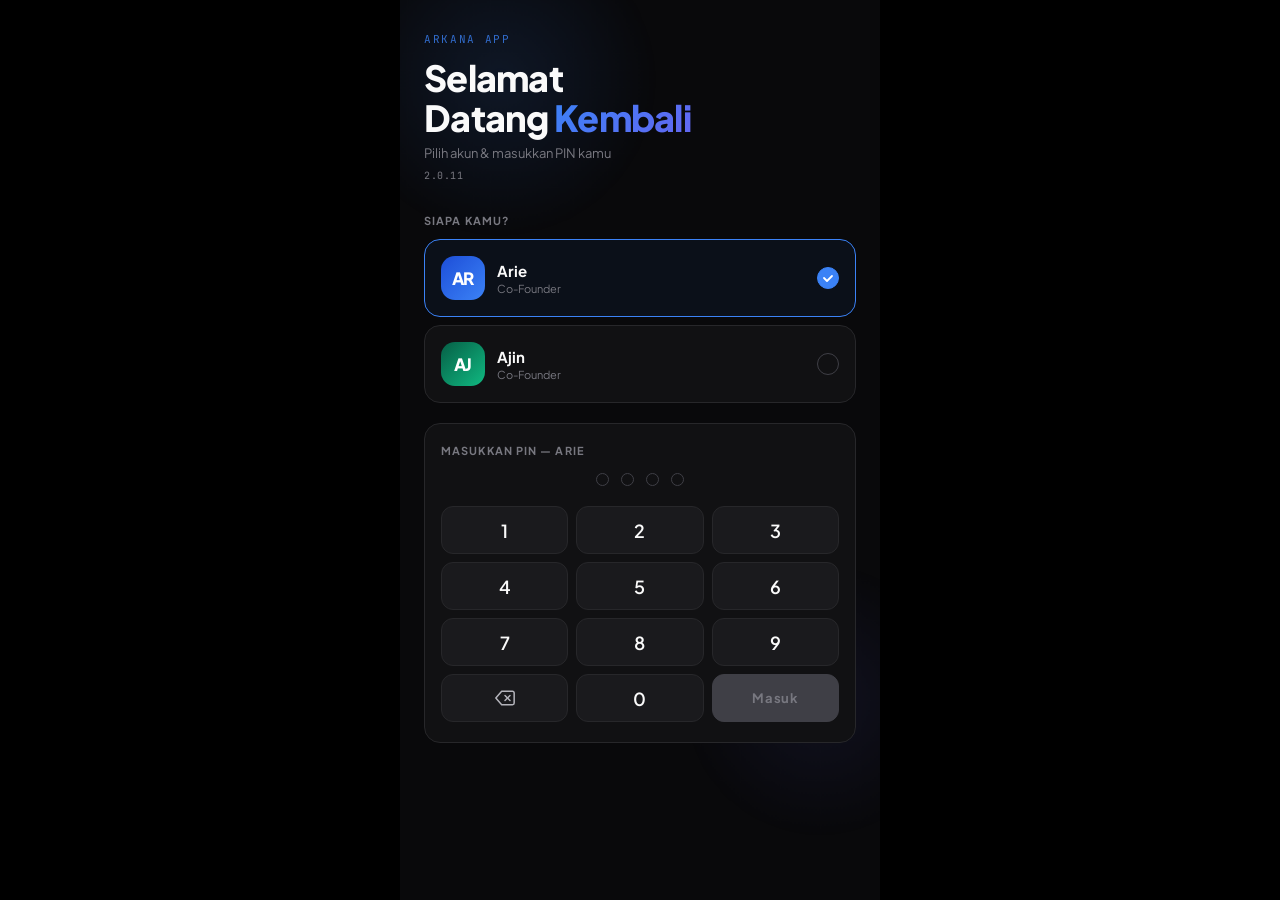
==== commit 51f9e931: "v2.0.11" ====
--- a/index.html
+++ b/index.html
@@ -10,14 +10,9 @@
   <title>Arkana App</title>
   <link rel="manifest" href="manifest.json">
   <link href="https://fonts.googleapis.com/css2?family=Plus+Jakarta+Sans:wght@300;400;500;600;700;800&family=JetBrains+Mono:wght@300;400;500&display=swap" rel="stylesheet">
-
-  <!-- Shared styles -->
   <link rel="stylesheet" href="css/base.css">
-  <!-- Index-specific styles -->
   <link rel="stylesheet" href="css/index.css">
-
-  <!-- JS load order: config → constants → utils → app → index -->
-  <script src="config.js?v=2.0.10"></script>
+  <script src="config.js?v=2.0.11"></script>
   <script src="js/constants.js"></script>
   <script src="js/utils.js"></script>
   <script src="js/app.js"></script>
@@ -51,7 +46,9 @@
             <div class="user-name">Arie</div>
             <div class="user-role">Co-Founder</div>
           </div>
-          <div class="user-check">✓</div>
+          <div class="user-check">
+            <svg width="12" height="12" viewBox="0 0 12 12" fill="none"><path d="M2 6l3 3 5-5" stroke="currentColor" stroke-width="1.8" stroke-linecap="round" stroke-linejoin="round"/></svg>
+          </div>
         </div>
 
         <div class="user-card" id="card-ajin">
@@ -63,7 +60,6 @@
           <div class="user-check"></div>
         </div>
 
-        <!-- Hidden file input for avatar upload -->
         <input type="file" id="avatar-file-input" accept="image/*" style="display:none">
       </div>
 
@@ -85,7 +81,9 @@
           <div class="pin-key">7</div>
           <div class="pin-key">8</div>
           <div class="pin-key">9</div>
-          <div class="pin-key del">⌫</div>
+          <div class="pin-key del">
+            <svg width="20" height="20" viewBox="0 0 24 24" fill="none"><path d="M21 4H8l-7 8 7 8h13a2 2 0 0 0 2-2V6a2 2 0 0 0-2-2z" stroke="currentColor" stroke-width="1.8" stroke-linecap="round" stroke-linejoin="round"/><line x1="18" y1="9" x2="12" y2="15" stroke="currentColor" stroke-width="1.8" stroke-linecap="round"/><line x1="12" y1="9" x2="18" y2="15" stroke="currentColor" stroke-width="1.8" stroke-linecap="round"/></svg>
+          </div>
           <div class="pin-key">0</div>
           <div class="pin-key enter disabled" id="pin-enter">Masuk</div>
         </div>
@@ -106,78 +104,93 @@
         <div class="greeting-name"><span id="home-name">Arie</span> 👋</div>
         <div class="greeting-date" id="home-date"></div>
       </div>
-      <button class="logout-btn">Logout</button>
-    </div>
-    <div class="home-divider"></div>
+    </div>
 
     <div class="home-content">
-      <div>
-        <div class="section-head">Menu Utama</div>
-        <div class="feature-grid">
-
-          <div class="feat-card c-blue active-card" data-nav-page="supplier-tracker.html">
-            <span class="feat-icon">🏪</span>
-            <div class="feat-name">Supplier &amp; Price</div>
-            <div class="feat-desc">Database supplier &amp; histori harga</div>
-          </div>
-
-          <div class="feat-card c-green active-card" data-nav-page="expense-tracker.html">
-            <span class="feat-icon">💸</span>
-            <div class="feat-name">Expense Tracker</div>
-            <div class="feat-desc">Catat pengeluaran operasional</div>
-          </div>
-
-          <div class="feat-card c-purple active-card" data-nav-page="project-manager.html">
-            <span class="feat-icon">📁</span>
-            <div class="feat-name">Project Manager</div>
-            <div class="feat-desc">Kelola proyek &amp; tim</div>
-          </div>
-
-          <div class="feat-card c-orange coming">
-            <span class="feat-icon">📋</span>
-            <div class="feat-name">Quotation Builder</div>
-            <div class="feat-desc">Buat RAB &amp; penawaran</div>
-            <span class="feat-badge badge-soon">Coming Soon</span>
-          </div>
-
-          <div class="feat-card c-purple coming">
-            <span class="feat-icon">📊</span>
-            <div class="feat-name">Pipeline Tracker</div>
-            <div class="feat-desc">Lacak peluang pengadaan</div>
-            <span class="feat-badge badge-soon">Coming Soon</span>
-          </div>
-
-        </div>
+      <div class="feature-grid">
+
+        <div class="feat-card c-blue active-card" data-nav-page="supplier-tracker.html">
+          <div class="feat-icon-wrap c-blue">
+            <svg width="22" height="22" viewBox="0 0 24 24" fill="none"><path d="M3 9l9-7 9 7v11a2 2 0 0 1-2 2H5a2 2 0 0 1-2-2z" stroke="currentColor" stroke-width="1.8" stroke-linecap="round" stroke-linejoin="round"/><polyline points="9 22 9 12 15 12 15 22" stroke="currentColor" stroke-width="1.8" stroke-linecap="round" stroke-linejoin="round"/></svg>
+          </div>
+          <div class="feat-name">Supplier &amp; Price</div>
+          <div class="feat-desc">Database supplier &amp; histori harga</div>
+        </div>
+
+        <div class="feat-card c-green active-card" data-nav-page="expense-tracker.html">
+          <div class="feat-icon-wrap c-green">
+            <svg width="22" height="22" viewBox="0 0 24 24" fill="none"><rect x="2" y="5" width="20" height="14" rx="2" stroke="currentColor" stroke-width="1.8"/><line x1="2" y1="10" x2="22" y2="10" stroke="currentColor" stroke-width="1.8"/><line x1="6" y1="15" x2="10" y2="15" stroke="currentColor" stroke-width="1.8" stroke-linecap="round"/></svg>
+          </div>
+          <div class="feat-name">Expense Tracker</div>
+          <div class="feat-desc">Catat pengeluaran operasional</div>
+        </div>
+
+        <div class="feat-card c-purple active-card" data-nav-page="project-manager.html">
+          <div class="feat-icon-wrap c-purple">
+            <svg width="22" height="22" viewBox="0 0 24 24" fill="none"><path d="M22 19a2 2 0 0 1-2 2H4a2 2 0 0 1-2-2V5a2 2 0 0 1 2-2h5l2 3h9a2 2 0 0 1 2 2z" stroke="currentColor" stroke-width="1.8" stroke-linecap="round" stroke-linejoin="round"/></svg>
+          </div>
+          <div class="feat-name">Project Manager</div>
+          <div class="feat-desc">Kelola proyek &amp; tim</div>
+        </div>
+
+        <div class="feat-card c-orange coming">
+          <div class="feat-icon-wrap c-orange">
+            <svg width="22" height="22" viewBox="0 0 24 24" fill="none"><path d="M14 2H6a2 2 0 0 0-2 2v16a2 2 0 0 0 2 2h12a2 2 0 0 0 2-2V8z" stroke="currentColor" stroke-width="1.8" stroke-linecap="round" stroke-linejoin="round"/><polyline points="14 2 14 8 20 8" stroke="currentColor" stroke-width="1.8" stroke-linecap="round" stroke-linejoin="round"/><line x1="8" y1="13" x2="16" y2="13" stroke="currentColor" stroke-width="1.8" stroke-linecap="round"/><line x1="8" y1="17" x2="12" y2="17" stroke="currentColor" stroke-width="1.8" stroke-linecap="round"/></svg>
+          </div>
+          <div class="feat-name">Quotation Builder</div>
+          <div class="feat-desc">Buat RAB &amp; penawaran</div>
+          <span class="feat-badge badge-soon">Soon</span>
+        </div>
+
+        <div class="feat-card c-indigo coming">
+          <div class="feat-icon-wrap c-indigo">
+            <svg width="22" height="22" viewBox="0 0 24 24" fill="none"><line x1="18" y1="20" x2="18" y2="10" stroke="currentColor" stroke-width="1.8" stroke-linecap="round"/><line x1="12" y1="20" x2="12" y2="4" stroke="currentColor" stroke-width="1.8" stroke-linecap="round"/><line x1="6" y1="20" x2="6" y2="14" stroke="currentColor" stroke-width="1.8" stroke-linecap="round"/></svg>
+          </div>
+          <div class="feat-name">Pipeline Tracker</div>
+          <div class="feat-desc">Lacak peluang pengadaan</div>
+          <span class="feat-badge badge-soon">Soon</span>
+        </div>
+
       </div>
 
       <div class="user-strip">
         <div class="strip-left">
-          <div class="strip-label">Login sebagai</div>
-          <div class="strip-name">
-            <span class="strip-avatar" id="strip-avatar"></span>
-            <span id="strip-name"></span>
-          </div>
-        </div>
-        <div class="strip-right">
-          <div class="strip-app">Arkana App</div>
-          <div class="strip-version" id="home-version"></div>
-        </div>
+          <span class="strip-avatar" id="strip-avatar"></span>
+          <div class="strip-info">
+            <div class="strip-name" id="strip-name"></div>
+            <div class="strip-role">Co-Founder · Arkana App</div>
+          </div>
+        </div>
+        <button class="logout-btn">
+          <svg width="16" height="16" viewBox="0 0 24 24" fill="none"><path d="M9 21H5a2 2 0 0 1-2-2V5a2 2 0 0 1 2-2h4" stroke="currentColor" stroke-width="1.8" stroke-linecap="round" stroke-linejoin="round"/><polyline points="16 17 21 12 16 7" stroke="currentColor" stroke-width="1.8" stroke-linecap="round" stroke-linejoin="round"/><line x1="21" y1="12" x2="9" y2="12" stroke="currentColor" stroke-width="1.8" stroke-linecap="round"/></svg>
+          Logout
+        </button>
+      </div>
+
+      <div class="home-version-row">
+        <span id="home-version"></span>
       </div>
     </div>
 
     <nav class="bottom-nav">
       <div class="nav-item active" data-nav="home">
-        <span class="nav-icon">🏠</span>
+        <span class="nav-icon">
+          <svg width="22" height="22" viewBox="0 0 24 24" fill="none"><path d="M3 9l9-7 9 7v11a2 2 0 0 1-2 2H5a2 2 0 0 1-2-2z" stroke="currentColor" stroke-width="1.8" stroke-linecap="round" stroke-linejoin="round"/><polyline points="9 22 9 12 15 12 15 22" stroke="currentColor" stroke-width="1.8" stroke-linecap="round" stroke-linejoin="round"/></svg>
+        </span>
         <span class="nav-label">Home</span>
         <div class="nav-indicator"></div>
       </div>
       <div class="nav-item" data-nav="aktivitas">
-        <span class="nav-icon">🕐</span>
+        <span class="nav-icon">
+          <svg width="22" height="22" viewBox="0 0 24 24" fill="none"><circle cx="12" cy="12" r="10" stroke="currentColor" stroke-width="1.8"/><polyline points="12 6 12 12 16 14" stroke="currentColor" stroke-width="1.8" stroke-linecap="round" stroke-linejoin="round"/></svg>
+        </span>
         <span class="nav-label">Aktivitas</span>
         <div class="nav-indicator"></div>
       </div>
       <div class="nav-item" data-nav="setting">
-        <span class="nav-icon">⚙️</span>
+        <span class="nav-icon">
+          <svg width="22" height="22" viewBox="0 0 24 24" fill="none"><circle cx="12" cy="12" r="3" stroke="currentColor" stroke-width="1.8"/><path d="M19.4 15a1.65 1.65 0 0 0 .33 1.82l.06.06a2 2 0 0 1-2.83 2.83l-.06-.06a1.65 1.65 0 0 0-1.82-.33 1.65 1.65 0 0 0-1 1.51V21a2 2 0 0 1-4 0v-.09A1.65 1.65 0 0 0 9 19.4a1.65 1.65 0 0 0-1.82.33l-.06.06a2 2 0 0 1-2.83-2.83l.06-.06A1.65 1.65 0 0 0 4.68 15a1.65 1.65 0 0 0-1.51-1H3a2 2 0 0 1 0-4h.09A1.65 1.65 0 0 0 4.6 9a1.65 1.65 0 0 0-.33-1.82l-.06-.06a2 2 0 0 1 2.83-2.83l.06.06A1.65 1.65 0 0 0 9 4.68a1.65 1.65 0 0 0 1-1.51V3a2 2 0 0 1 4 0v.09a1.65 1.65 0 0 0 1 1.51 1.65 1.65 0 0 0 1.82-.33l.06-.06a2 2 0 0 1 2.83 2.83l-.06.06A1.65 1.65 0 0 0 19.4 9a1.65 1.65 0 0 0 1.51 1H21a2 2 0 0 1 0 4h-.09a1.65 1.65 0 0 0-1.51 1z" stroke="currentColor" stroke-width="1.8"/></svg>
+        </span>
         <span class="nav-label">Setting</span>
         <div class="nav-indicator"></div>
       </div>
@@ -188,32 +201,34 @@
        SCREEN: AKTIVITAS
   ══════════════════════════════════════ -->
   <div id="screen-aktivitas" class="screen">
-    <div class="screen-header">
-      <div class="screen-title">Aktivitas</div>
-      <div class="screen-sub">Log perubahan data oleh semua pengguna</div>
-    </div>
-    <div class="home-divider"></div>
-    <div class="screen-content">
-      <div id="aktivitas-content">
+    <div class="frost-bar" id="frost-aktivitas">
+      <div class="topbar">
+        <div style="width:48px"></div>
+        <div class="topbar-title">Aktivitas</div>
+        <div style="width:48px"></div>
+      </div>
+    </div>
+    <div class="scroll-area" id="scroll-aktivitas">
+      <div class="screen-scroll-pane" id="aktivitas-content">
         <div class="empty-state">
-          <div class="empty-icon">🕐</div>
+          <svg width="32" height="32" viewBox="0 0 24 24" fill="none" style="opacity:.3;margin-bottom:8px"><circle cx="12" cy="12" r="10" stroke="currentColor" stroke-width="1.5"/><polyline points="12 6 12 12 16 14" stroke="currentColor" stroke-width="1.5" stroke-linecap="round" stroke-linejoin="round"/></svg>
           <div class="empty-text">Belum ada aktivitas.<br>Log akan muncul saat data mulai diubah.</div>
         </div>
       </div>
     </div>
     <nav class="bottom-nav">
       <div class="nav-item" data-nav="home">
-        <span class="nav-icon">🏠</span>
+        <span class="nav-icon"><svg width="22" height="22" viewBox="0 0 24 24" fill="none"><path d="M3 9l9-7 9 7v11a2 2 0 0 1-2 2H5a2 2 0 0 1-2-2z" stroke="currentColor" stroke-width="1.8" stroke-linecap="round" stroke-linejoin="round"/><polyline points="9 22 9 12 15 12 15 22" stroke="currentColor" stroke-width="1.8" stroke-linecap="round" stroke-linejoin="round"/></svg></span>
         <span class="nav-label">Home</span>
         <div class="nav-indicator"></div>
       </div>
       <div class="nav-item active" data-nav="aktivitas">
-        <span class="nav-icon">🕐</span>
+        <span class="nav-icon"><svg width="22" height="22" viewBox="0 0 24 24" fill="none"><circle cx="12" cy="12" r="10" stroke="currentColor" stroke-width="1.8"/><polyline points="12 6 12 12 16 14" stroke="currentColor" stroke-width="1.8" stroke-linecap="round" stroke-linejoin="round"/></svg></span>
         <span class="nav-label">Aktivitas</span>
         <div class="nav-indicator"></div>
       </div>
       <div class="nav-item" data-nav="setting">
-        <span class="nav-icon">⚙️</span>
+        <span class="nav-icon"><svg width="22" height="22" viewBox="0 0 24 24" fill="none"><circle cx="12" cy="12" r="3" stroke="currentColor" stroke-width="1.8"/><path d="M19.4 15a1.65 1.65 0 0 0 .33 1.82l.06.06a2 2 0 0 1-2.83 2.83l-.06-.06a1.65 1.65 0 0 0-1.82-.33 1.65 1.65 0 0 0-1 1.51V21a2 2 0 0 1-4 0v-.09A1.65 1.65 0 0 0 9 19.4a1.65 1.65 0 0 0-1.82.33l-.06.06a2 2 0 0 1-2.83-2.83l.06-.06A1.65 1.65 0 0 0 4.68 15a1.65 1.65 0 0 0-1.51-1H3a2 2 0 0 1 0-4h.09A1.65 1.65 0 0 0 4.6 9a1.65 1.65 0 0 0-.33-1.82l-.06-.06a2 2 0 0 1 2.83-2.83l.06.06A1.65 1.65 0 0 0 9 4.68a1.65 1.65 0 0 0 1-1.51V3a2 2 0 0 1 4 0v.09a1.65 1.65 0 0 0 1 1.51 1.65 1.65 0 0 0 1.82-.33l.06-.06a2 2 0 0 1 2.83 2.83l-.06.06A1.65 1.65 0 0 0 19.4 9a1.65 1.65 0 0 0 1.51 1H21a2 2 0 0 1 0 4h-.09a1.65 1.65 0 0 0-1.51 1z" stroke="currentColor" stroke-width="1.8"/></svg></span>
         <span class="nav-label">Setting</span>
         <div class="nav-indicator"></div>
       </div>
@@ -224,58 +239,72 @@
        SCREEN: SETTING
   ══════════════════════════════════════ -->
   <div id="screen-setting" class="screen">
-    <div class="screen-header">
-      <div class="screen-title">Setting</div>
-      <div class="screen-sub">Kelola akun &amp; preferensi</div>
-    </div>
-    <div class="home-divider"></div>
-    <div class="screen-content">
-      <div class="setting-list">
-
-        <div class="setting-section-label">Akun</div>
-
-        <div class="setting-item" data-action="change-avatar">
-          <div class="setting-icon">🖼️</div>
-          <div class="setting-info">
-            <div class="setting-name">Ganti Foto Profil</div>
-            <div class="setting-desc">Upload foto untuk avatar kamu</div>
-          </div>
-          <div class="setting-arrow">›</div>
-        </div>
-
-        <div class="setting-item" data-action="change-pin">
-          <div class="setting-icon">🔐</div>
-          <div class="setting-info">
-            <div class="setting-name">Ganti PIN</div>
-            <div class="setting-desc">Ubah PIN login kamu</div>
-          </div>
-          <div class="setting-arrow">›</div>
-        </div>
-
-        <div class="setting-section-label">Aplikasi</div>
-
-        <div class="app-info-card">
-          <div class="app-info-logo">⚡</div>
-          <div class="app-info-name">Arkana App</div>
-          <div class="app-info-version" id="setting-version"></div>
-          <div class="app-info-company">CV Arkana Trisinergi</div>
-        </div>
-
+    <div class="frost-bar" id="frost-setting">
+      <div class="topbar">
+        <div style="width:48px"></div>
+        <div class="topbar-title">Setting</div>
+        <div style="width:48px"></div>
+      </div>
+    </div>
+    <div class="scroll-area" id="scroll-setting">
+      <div class="screen-scroll-pane">
+        <div class="setting-list">
+
+          <div class="setting-section-label">Akun</div>
+
+          <div class="setting-item" data-action="change-avatar">
+            <div class="setting-icon">
+              <svg width="20" height="20" viewBox="0 0 24 24" fill="none"><rect x="3" y="3" width="18" height="18" rx="2" stroke="currentColor" stroke-width="1.8"/><circle cx="8.5" cy="8.5" r="1.5" stroke="currentColor" stroke-width="1.5"/><polyline points="21 15 16 10 5 21" stroke="currentColor" stroke-width="1.8" stroke-linecap="round" stroke-linejoin="round"/></svg>
+            </div>
+            <div class="setting-info">
+              <div class="setting-name">Ganti Foto Profil</div>
+              <div class="setting-desc">Upload foto untuk avatar kamu</div>
+            </div>
+            <div class="setting-arrow">
+              <svg width="16" height="16" viewBox="0 0 24 24" fill="none"><path d="M9 18l6-6-6-6" stroke="currentColor" stroke-width="1.8" stroke-linecap="round" stroke-linejoin="round"/></svg>
+            </div>
+          </div>
+
+          <div class="setting-item" data-action="change-pin">
+            <div class="setting-icon">
+              <svg width="20" height="20" viewBox="0 0 24 24" fill="none"><rect x="3" y="11" width="18" height="11" rx="2" stroke="currentColor" stroke-width="1.8"/><path d="M7 11V7a5 5 0 0 1 10 0v4" stroke="currentColor" stroke-width="1.8" stroke-linecap="round"/></svg>
+            </div>
+            <div class="setting-info">
+              <div class="setting-name">Ganti PIN</div>
+              <div class="setting-desc">Ubah PIN login kamu</div>
+            </div>
+            <div class="setting-arrow">
+              <svg width="16" height="16" viewBox="0 0 24 24" fill="none"><path d="M9 18l6-6-6-6" stroke="currentColor" stroke-width="1.8" stroke-linecap="round" stroke-linejoin="round"/></svg>
+            </div>
+          </div>
+
+          <div class="setting-section-label">Tentang</div>
+
+          <div class="app-info-card">
+            <img src="icon-192.png" class="app-info-logo" alt="Arkana App">
+            <div class="app-info-text">
+              <div class="app-info-name">Arkana App</div>
+              <div class="app-info-version" id="setting-version"></div>
+              <div class="app-info-company">CV Arkana Trisinergi</div>
+            </div>
+          </div>
+
+        </div>
       </div>
     </div>
     <nav class="bottom-nav">
       <div class="nav-item" data-nav="home">
-        <span class="nav-icon">🏠</span>
+        <span class="nav-icon"><svg width="22" height="22" viewBox="0 0 24 24" fill="none"><path d="M3 9l9-7 9 7v11a2 2 0 0 1-2 2H5a2 2 0 0 1-2-2z" stroke="currentColor" stroke-width="1.8" stroke-linecap="round" stroke-linejoin="round"/><polyline points="9 22 9 12 15 12 15 22" stroke="currentColor" stroke-width="1.8" stroke-linecap="round" stroke-linejoin="round"/></svg></span>
         <span class="nav-label">Home</span>
         <div class="nav-indicator"></div>
       </div>
       <div class="nav-item" data-nav="aktivitas">
-        <span class="nav-icon">🕐</span>
+        <span class="nav-icon"><svg width="22" height="22" viewBox="0 0 24 24" fill="none"><circle cx="12" cy="12" r="10" stroke="currentColor" stroke-width="1.8"/><polyline points="12 6 12 12 16 14" stroke="currentColor" stroke-width="1.8" stroke-linecap="round" stroke-linejoin="round"/></svg></span>
         <span class="nav-label">Aktivitas</span>
         <div class="nav-indicator"></div>
       </div>
       <div class="nav-item active" data-nav="setting">
-        <span class="nav-icon">⚙️</span>
+        <span class="nav-icon"><svg width="22" height="22" viewBox="0 0 24 24" fill="none"><circle cx="12" cy="12" r="3" stroke="currentColor" stroke-width="1.8"/><path d="M19.4 15a1.65 1.65 0 0 0 .33 1.82l.06.06a2 2 0 0 1-2.83 2.83l-.06-.06a1.65 1.65 0 0 0-1.82-.33 1.65 1.65 0 0 0-1 1.51V21a2 2 0 0 1-4 0v-.09A1.65 1.65 0 0 0 9 19.4a1.65 1.65 0 0 0-1.82.33l-.06.06a2 2 0 0 1-2.83-2.83l.06-.06A1.65 1.65 0 0 0 4.68 15a1.65 1.65 0 0 0-1.51-1H3a2 2 0 0 1 0-4h.09A1.65 1.65 0 0 0 4.6 9a1.65 1.65 0 0 0-.33-1.82l-.06-.06a2 2 0 0 1 2.83-2.83l.06.06A1.65 1.65 0 0 0 9 4.68a1.65 1.65 0 0 0 1-1.51V3a2 2 0 0 1 4 0v.09a1.65 1.65 0 0 0 1 1.51 1.65 1.65 0 0 0 1.82-.33l.06-.06a2 2 0 0 1 2.83 2.83l-.06.06A1.65 1.65 0 0 0 19.4 9a1.65 1.65 0 0 0 1.51 1H21a2 2 0 0 1 0 4h-.09a1.65 1.65 0 0 0-1.51 1z" stroke="currentColor" stroke-width="1.8"/></svg></span>
         <span class="nav-label">Setting</span>
         <div class="nav-indicator"></div>
       </div>
@@ -285,15 +314,15 @@
 </div><!-- /#app -->
 
 <!-- ══════════════════════════════════════
-     CHANGE PIN MODAL (outside #app, fixed)
+     CHANGE PIN SHEET — unified .overlay + .sheet
 ══════════════════════════════════════ -->
-<div class="modal-overlay" id="modal-pin">
-  <div class="modal-sheet">
-    <div class="modal-handle"></div>
-    <div class="modal-title" id="modal-title">Ganti PIN</div>
-    <div class="modal-sub" id="modal-sub">Masukkan PIN lama kamu</div>
-
-    <div class="pin-dots" style="margin-bottom:16px;">
+<div class="overlay" id="modal-pin">
+  <div class="sheet">
+    <div class="sheet-handle"></div>
+    <div class="sheet-title" id="modal-title">Ganti PIN</div>
+    <div class="sheet-sub" id="modal-sub">Masukkan PIN lama kamu</div>
+
+    <div class="pin-dots" style="margin-bottom:var(--space-5);">
       <div class="pin-dot" id="mdot-0"></div>
       <div class="pin-dot" id="mdot-1"></div>
       <div class="pin-dot" id="mdot-2"></div>
@@ -309,20 +338,50 @@
       <div class="pin-key">7</div>
       <div class="pin-key">8</div>
       <div class="pin-key">9</div>
-      <div class="pin-key del">⌫</div>
+      <div class="pin-key del">
+        <svg width="20" height="20" viewBox="0 0 24 24" fill="none"><path d="M21 4H8l-7 8 7 8h13a2 2 0 0 0 2-2V6a2 2 0 0 0-2-2z" stroke="currentColor" stroke-width="1.8" stroke-linecap="round" stroke-linejoin="round"/><line x1="18" y1="9" x2="12" y2="15" stroke="currentColor" stroke-width="1.8" stroke-linecap="round"/><line x1="12" y1="9" x2="18" y2="15" stroke="currentColor" stroke-width="1.8" stroke-linecap="round"/></svg>
+      </div>
       <div class="pin-key">0</div>
       <div class="pin-key enter disabled" id="modal-enter">OK</div>
     </div>
 
-    <button class="modal-btn cancel">Batal</button>
+    <div class="btn-row" style="margin-top:var(--space-4);">
+      <button class="btn btn-secondary modal-btn cancel">Batal</button>
+    </div>
   </div>
 </div>
 
 <!-- ══ TOAST ══ -->
 <div class="toast" id="toast"></div>
 
-<!-- Index logic — loaded last -->
 <script src="js/index.js"></script>
+
+<script>
+/* ── PRD-00.4-E: Frost Bar init for Aktivitas + Setting ── */
+(function() {
+  function initFrostBar(frostId, scrollId, threshold) {
+    threshold = threshold || 10;
+    var frost  = document.getElementById(frostId);
+    var scroll = document.getElementById(scrollId);
+    var app    = document.getElementById('app');
+    if (!frost || !scroll) return;
+    function setpad() {
+      var h = frost.offsetHeight;
+      scroll.style.paddingTop = h + 8 + 'px';
+      if (app) app.style.setProperty('--frost-h', h + 'px');
+    }
+    setpad();
+    if (window.ResizeObserver) new ResizeObserver(setpad).observe(frost);
+    scroll.addEventListener('scroll', function() {
+      frost.classList.toggle('topbar-shrunk', scroll.scrollTop > threshold);
+    }, { passive: true });
+  }
+  document.addEventListener('DOMContentLoaded', function() {
+    initFrostBar('frost-aktivitas', 'scroll-aktivitas');
+    initFrostBar('frost-setting',   'scroll-setting');
+  });
+})();
+</script>
 
 </body>
 </html>
--- a/css/index.css
+++ b/css/index.css
@@ -1,9 +1,8 @@
 /* ═══════════════════════════════════════════════════
-   Arkana App — Index CSS
-   Styles for: login, home, bottom nav, aktivitas,
-   setting screens, and change-PIN modal.
-   Shared styles (reset, vars, toast, loading, etc.)
-   live in base.css — do not duplicate here.
+   Arkana App — Index CSS  v2.1.0
+   PRD-00.4-E: Full token migration + visual redesign.
+   Login, Home, Bottom Nav, Aktivitas, Setting screens.
+   Shared styles live in base.css — not duplicated here.
    ═══════════════════════════════════════════════════ */
 
 /* ── App container ── */
@@ -29,55 +28,78 @@
 
 #screen-login::-webkit-scrollbar { display: none; }
 
+/* Animated blobs — pure CSS, zero JS, zero layout impact */
 .login-bg {
   position: fixed;
-  top: -80px; left: -60px;
-  width: 300px; height: 300px;
-  background: radial-gradient(circle, rgba(59,130,246,0.1) 0%, transparent 70%);
+  top: -80px;
+  left: -60px;
+  width: 320px;
+  height: 320px;
+  background: radial-gradient(circle, rgba(59, 130, 246, 0.12) 0%, transparent 70%);
   pointer-events: none;
   z-index: 0;
+  animation: blob-drift-1 20s ease-in-out infinite alternate;
+  will-change: transform;
 }
 
 .login-bg2 {
   position: fixed;
-  bottom: 60px; right: -80px;
-  width: 250px; height: 250px;
-  background: radial-gradient(circle, rgba(99,102,241,0.07) 0%, transparent 70%);
+  bottom: 60px;
+  right: -80px;
+  width: 280px;
+  height: 280px;
+  background: radial-gradient(circle, rgba(99, 102, 241, 0.09) 0%, transparent 70%);
   pointer-events: none;
   z-index: 0;
+  animation: blob-drift-2 26s ease-in-out infinite alternate;
+  will-change: transform;
+}
+
+@keyframes blob-drift-1 {
+  0%   { transform: translate(0, 0) scale(1); }
+  33%  { transform: translate(24px, 18px) scale(1.06); }
+  66%  { transform: translate(-12px, 32px) scale(0.96); }
+  100% { transform: translate(18px, -16px) scale(1.04); }
+}
+
+@keyframes blob-drift-2 {
+  0%   { transform: translate(0, 0) scale(1); }
+  33%  { transform: translate(-20px, -24px) scale(1.05); }
+  66%  { transform: translate(16px, -10px) scale(0.97); }
+  100% { transform: translate(-24px, 20px) scale(1.03); }
 }
 
 .login-inner {
   position: relative;
   z-index: 1;
-  padding: env(safe-area-inset-top, 48px) 28px 40px;
+  padding: env(safe-area-inset-top, var(--space-12)) var(--space-6) var(--space-8);
   min-height: 100%;
   display: flex;
   flex-direction: column;
 }
 
 .login-header {
-  padding-top: max(env(safe-area-inset-top), 32px);
-  margin-bottom: 32px;
+  padding-top: max(env(safe-area-inset-top), var(--space-8));
+  margin-bottom: var(--space-8);
 }
 
 .login-eyebrow {
   font-family: var(--font-mono);
-  font-size: 11px;
+  font-size: var(--text-base);
   letter-spacing: 0.15em;
   text-transform: uppercase;
   color: var(--color-accent);
-  margin-bottom: 10px;
+  margin-bottom: var(--space-3);
   opacity: 0.8;
 }
 
 .login-title {
-  font-size: clamp(28px, 7vw, 36px);
-  font-weight: 800;
+  font-size: clamp(var(--text-4xl), 7vw, 36px);
+  font-weight: var(--weight-extrabold);
   color: var(--color-text);
   line-height: 1.1;
   letter-spacing: -0.02em;
-  margin-bottom: 8px;
+  margin-bottom: var(--space-2);
 }
 
 .login-title span {
@@ -88,46 +110,47 @@
 }
 
 .login-sub {
-  font-size: 13px;
-  color: var(--color-text-3);
-  font-weight: 400;
+  font-size: var(--text-lg);
+  color: var(--color-text-3);
+  font-weight: var(--weight-regular);
 }
 
 .login-version {
   font-family: var(--font-mono);
-  font-size: 10px;
+  font-size: var(--text-sm);
   color: var(--color-muted);
-  margin-top: 8px;
+  margin-top: var(--space-2);
   letter-spacing: 0.05em;
 }
 
 /* User selection */
 .choose-label {
-  font-size: 11px;
-  font-weight: 700;
+  font-size: var(--text-base);
+  font-weight: var(--weight-bold);
   color: var(--color-text-3);
   text-transform: uppercase;
   letter-spacing: 0.1em;
-  margin-bottom: 12px;
+  margin-bottom: var(--space-3);
 }
 
 .user-cards {
   display: flex;
   flex-direction: column;
-  gap: 10px;
-  margin-bottom: 16px;
+  gap: var(--space-2);
+  margin-bottom: var(--space-4);
 }
 
 .user-card {
   background: var(--color-surface);
   border: 1.5px solid var(--color-border);
   border-radius: var(--radius-2xl);
-  padding: 16px 18px;
-  display: flex;
-  align-items: center;
-  gap: 14px;
+  padding: var(--space-4) var(--space-4);
+  display: flex;
+  align-items: center;
+  gap: var(--space-3);
   cursor: pointer;
-  transition: border-color 0.2s, background 0.2s;
+  transition: border-color var(--duration-normal) var(--ease-standard),
+              background var(--duration-normal) var(--ease-standard);
   position: relative;
   overflow: hidden;
 }
@@ -136,18 +159,18 @@
 
 .user-card.selected {
   border-color: var(--color-accent);
-  background: rgba(59,130,246,0.06);
+  background: rgba(59, 130, 246, 0.06);
 }
 
 .user-avatar {
-  width: 46px;
-  height: 46px;
+  width: 44px;
+  height: 44px;
   border-radius: var(--radius-xl);
   display: flex;
   align-items: center;
   justify-content: center;
-  font-size: 17px;
-  font-weight: 800;
+  font-size: var(--text-3xl);
+  font-weight: var(--weight-extrabold);
   flex-shrink: 0;
   letter-spacing: -0.02em;
   color: white;
@@ -172,14 +195,14 @@
   content: '📷';
   position: absolute;
   inset: 0;
-  background: rgba(0,0,0,0.55);
+  background: rgba(0, 0, 0, 0.55);
   display: flex;
   align-items: center;
   justify-content: center;
-  font-size: 14px;
+  font-size: var(--text-xl);
   border-radius: var(--radius-xl);
   opacity: 0;
-  transition: opacity 0.2s;
+  transition: opacity var(--duration-normal);
 }
 
 .user-avatar:hover::after,
@@ -188,16 +211,16 @@
 .user-info { flex: 1; }
 
 .user-name {
-  font-size: 15px;
-  font-weight: 700;
+  font-size: var(--text-2xl);
+  font-weight: var(--weight-bold);
   color: var(--color-text);
   margin-bottom: 2px;
 }
 
 .user-role {
-  font-size: 11px;
-  color: var(--color-text-3);
-  font-weight: 400;
+  font-size: var(--text-base);
+  color: var(--color-text-3);
+  font-weight: var(--weight-regular);
 }
 
 .user-check {
@@ -209,8 +232,7 @@
   align-items: center;
   justify-content: center;
   flex-shrink: 0;
-  transition: all 0.2s;
-  font-size: 11px;
+  transition: all var(--duration-normal) var(--ease-standard);
   color: transparent;
 }
 
@@ -225,9 +247,9 @@
   background: var(--color-surface);
   border: 1.5px solid var(--color-border);
   border-radius: var(--radius-2xl);
-  padding: 20px 18px;
-  margin-top: 4px;
-  transition: border-color 0.2s;
+  padding: var(--space-5) var(--space-4);
+  margin-top: var(--space-1);
+  transition: border-color var(--duration-normal) var(--ease-standard);
 }
 
 .pin-section.error {
@@ -244,22 +266,22 @@
 }
 
 .pin-top-label {
-  font-size: 11px;
-  font-weight: 700;
+  font-size: var(--text-base);
+  font-weight: var(--weight-bold);
   color: var(--color-text-3);
   text-transform: uppercase;
   letter-spacing: 0.1em;
-  margin-bottom: 16px;
-  transition: color 0.2s;
+  margin-bottom: var(--space-4);
+  transition: color var(--duration-normal);
 }
 
 .pin-section.error .pin-top-label { color: var(--color-danger); }
 
 .pin-dots {
   display: flex;
-  gap: 12px;
+  gap: var(--space-3);
   justify-content: center;
-  margin-bottom: 20px;
+  margin-bottom: var(--space-5);
 }
 
 .pin-dot {
@@ -268,26 +290,26 @@
   border-radius: 50%;
   border: 1.5px solid var(--color-border-2);
   background: transparent;
-  transition: all 0.15s ease;
+  transition: all var(--duration-fast) var(--ease-standard);
 }
 
 .pin-dot.filled {
   background: var(--color-accent);
   border-color: var(--color-accent);
-  box-shadow: 0 0 10px rgba(59,130,246,0.4);
+  box-shadow: 0 0 10px rgba(59, 130, 246, 0.4);
   transform: scale(1.1);
 }
 
 .pin-dot.error-dot {
   background: var(--color-danger);
   border-color: var(--color-danger);
-  box-shadow: 0 0 10px rgba(239,68,68,0.4);
+  box-shadow: 0 0 10px rgba(239, 68, 68, 0.4);
 }
 
 .pin-numpad {
   display: grid;
   grid-template-columns: repeat(3, 1fr);
-  gap: 8px;
+  gap: var(--space-2);
 }
 
 .pin-key {
@@ -298,11 +320,11 @@
   display: flex;
   align-items: center;
   justify-content: center;
-  font-size: 18px;
-  font-weight: 600;
+  font-size: var(--text-4xl);
+  font-weight: var(--weight-semibold);
   color: var(--color-text);
   cursor: pointer;
-  transition: all 0.1s;
+  transition: all var(--duration-fast);
   user-select: none;
 }
 
@@ -312,7 +334,6 @@
 }
 
 .pin-key.del {
-  font-size: 20px;
   color: var(--color-text-2);
 }
 
@@ -320,14 +341,13 @@
   background: var(--color-accent);
   border-color: var(--color-accent);
   color: white;
-  font-size: 13px;
-  font-weight: 700;
+  font-size: var(--text-lg);
+  font-weight: var(--weight-bold);
   letter-spacing: 0.05em;
 }
 
 .pin-key.enter:active { background: #2563EB; }
 
-.pin-key.enter:disabled,
 .pin-key.enter.disabled {
   background: var(--color-border-2);
   border-color: var(--color-border-2);
@@ -338,30 +358,36 @@
 /* ══════════════════════════════════
    HOME SCREEN
 ══════════════════════════════════ */
-#screen-home { background: var(--color-bg); }
-
+#screen-home {
+  background: var(--color-bg);
+  display: flex;
+  flex-direction: column;
+}
+
+/* Home blob — animated same as login */
 .home-bg {
   position: absolute;
-  top: -40px; right: -60px;
-  width: 260px; height: 260px;
-  background: radial-gradient(circle, rgba(59,130,246,0.07) 0%, transparent 70%);
+  top: -40px;
+  right: -60px;
+  width: 280px;
+  height: 280px;
+  background: radial-gradient(circle, rgba(59, 130, 246, 0.07) 0%, transparent 70%);
   pointer-events: none;
   z-index: 0;
+  animation: blob-drift-2 22s ease-in-out infinite alternate;
+  will-change: transform;
 }
 
 .home-header {
-  padding: max(env(safe-area-inset-top), 48px) 22px 16px;
+  padding: max(env(safe-area-inset-top), var(--space-12)) var(--space-5) var(--space-4);
   flex-shrink: 0;
   position: relative;
   z-index: 1;
-  display: flex;
-  justify-content: space-between;
-  align-items: flex-start;
 }
 
 .greeting-small {
-  font-size: 12px;
-  font-weight: 500;
+  font-size: var(--text-md);
+  font-weight: var(--weight-medium);
   color: var(--color-text-3);
   letter-spacing: 0.03em;
   margin-bottom: 2px;
@@ -369,208 +395,213 @@
 
 .greeting-name {
   font-size: 26px;
-  font-weight: 800;
+  font-weight: var(--weight-extrabold);
   color: var(--color-text);
   letter-spacing: -0.02em;
-  margin-bottom: 2px;
-  line-height: 1.1;
-}
-
-.greeting-name span {
-  background: linear-gradient(135deg, var(--color-accent), var(--color-accent-2));
-  -webkit-background-clip: text;
-  -webkit-text-fill-color: transparent;
-  background-clip: text;
+  margin-bottom: var(--space-1);
+  line-height: 1.15;
 }
 
 .greeting-date {
   font-family: var(--font-mono);
-  font-size: 10px;
-  color: var(--color-text-3);
-}
-
-.logout-btn {
-  background: var(--color-surface);
-  border: 1px solid var(--color-border);
-  border-radius: var(--radius-md);
-  padding: 8px 14px;
-  font-size: 11px;
-  font-weight: 600;
-  color: var(--color-text-3);
-  cursor: pointer;
-  transition: all 0.2s;
-  flex-shrink: 0;
-  margin-top: 4px;
-}
-
-.logout-btn:active {
-  background: var(--color-border);
-  color: var(--color-danger);
-}
-
-.home-divider {
-  height: 1px;
-  background: var(--color-border);
-  margin: 0 22px;
-  flex-shrink: 0;
-  position: relative;
-  z-index: 1;
+  font-size: var(--text-sm);
+  color: var(--color-text-3);
 }
 
 .home-content {
   flex: 1;
   overflow-y: auto;
-  padding: 20px 22px 16px;
+  padding: var(--space-2) var(--space-5) var(--space-4);
   display: flex;
   flex-direction: column;
-  gap: 20px;
+  gap: var(--space-4);
   scrollbar-width: none;
   position: relative;
   z-index: 1;
 }
 
 .home-content::-webkit-scrollbar { display: none; }
-
-.section-head {
-  font-size: 10px;
-  font-weight: 700;
-  text-transform: uppercase;
-  letter-spacing: 0.14em;
-  color: var(--color-text-3);
-  margin-bottom: 12px;
-}
 
 /* Feature grid */
 .feature-grid {
   display: grid;
   grid-template-columns: 1fr 1fr;
-  gap: 10px;
+  gap: var(--space-3);
 }
 
 .feat-card {
   background: var(--color-surface);
   border: 1.5px solid var(--color-border);
   border-radius: var(--radius-2xl);
-  padding: 16px 14px;
+  padding: var(--space-4) var(--space-4);
   cursor: pointer;
   position: relative;
   overflow: hidden;
-  transition: border-color 0.2s, transform 0.15s;
-}
-
-.feat-card.active-card:active { transform: scale(0.97); }
+  transition: border-color var(--duration-normal) var(--ease-standard),
+              transform var(--duration-fast) var(--ease-standard);
+}
+
+.feat-card.active-card:active {
+  transform: scale(0.97);
+  border-color: var(--color-border-2);
+}
 
 .feat-card.coming {
-  opacity: 0.4;
+  opacity: 0.45;
   cursor: not-allowed;
 }
 
+/* Left accent line per card color */
 .feat-card::before {
   content: '';
   position: absolute;
-  top: -20px; right: -20px;
-  width: 80px; height: 80px;
-  border-radius: 50%;
-  opacity: 0.07;
+  left: 0;
+  top: var(--space-4);
+  bottom: var(--space-4);
+  width: 3px;
+  border-radius: 0 var(--radius-sm) var(--radius-sm) 0;
 }
 
 .feat-card.c-blue::before   { background: var(--color-accent); }
 .feat-card.c-green::before  { background: var(--color-success); }
+.feat-card.c-purple::before { background: var(--color-purple); }
 .feat-card.c-orange::before { background: var(--color-warning); }
-.feat-card.c-purple::before { background: var(--color-purple); }
-
-.feat-icon {
-  font-size: 24px;
-  margin-bottom: 10px;
-  display: block;
-  line-height: 1;
-}
+.feat-card.c-indigo::before { background: var(--color-accent-2); }
+
+/* Icon wrap — colored pill */
+.feat-icon-wrap {
+  width: 40px;
+  height: 40px;
+  border-radius: var(--radius-lg);
+  display: flex;
+  align-items: center;
+  justify-content: center;
+  margin-bottom: var(--space-3);
+  flex-shrink: 0;
+}
+
+.feat-icon-wrap.c-blue   { background: rgba(59,  130, 246, 0.12); color: var(--color-accent); }
+.feat-icon-wrap.c-green  { background: rgba(16,  185, 129, 0.12); color: var(--color-success); }
+.feat-icon-wrap.c-purple { background: rgba(139, 92,  246, 0.12); color: var(--color-purple); }
+.feat-icon-wrap.c-orange { background: rgba(245, 158, 11,  0.12); color: var(--color-warning); }
+.feat-icon-wrap.c-indigo { background: rgba(99,  102, 241, 0.12); color: var(--color-accent-2); }
 
 .feat-name {
-  font-size: 12px;
-  font-weight: 700;
+  font-size: var(--text-md);
+  font-weight: var(--weight-bold);
   color: var(--color-text);
   line-height: 1.3;
-  margin-bottom: 4px;
+  margin-bottom: var(--space-1);
 }
 
 .feat-desc {
-  font-size: 10px;
+  font-size: var(--text-base);
   color: var(--color-text-3);
   line-height: 1.45;
-  font-weight: 400;
+  font-weight: var(--weight-regular);
 }
 
 .feat-badge {
   display: inline-block;
-  margin-top: 8px;
+  margin-top: var(--space-2);
   font-family: var(--font-mono);
-  font-size: 9px;
-  font-weight: 500;
-  padding: 3px 8px;
+  font-size: var(--text-xs);
+  font-weight: var(--weight-medium);
+  padding: 2px var(--space-2);
   border-radius: var(--radius-full);
   letter-spacing: 0.05em;
 }
 
 .badge-soon {
-  background: rgba(75,86,128,0.18);
+  background: rgba(75, 86, 128, 0.18);
   color: var(--color-muted);
-  border: 1px solid rgba(75,86,128,0.25);
-}
-
-/* User info strip */
+  border: 1px solid rgba(75, 86, 128, 0.25);
+}
+
+/* User strip */
 .user-strip {
   background: var(--color-surface);
   border: 1px solid var(--color-border);
-  border-radius: var(--radius-lg);
-  padding: 14px 16px;
+  border-radius: var(--radius-2xl);
+  padding: var(--space-3) var(--space-4);
   display: flex;
   justify-content: space-between;
   align-items: center;
-}
-
-.strip-label {
-  font-size: 10px;
-  color: var(--color-text-3);
-  margin-bottom: 3px;
+  gap: var(--space-3);
+}
+
+.strip-left {
+  display: flex;
+  align-items: center;
+  gap: var(--space-3);
+  min-width: 0;
+}
+
+.strip-avatar {
+  width: 32px;
+  height: 32px;
+  border-radius: var(--radius-md);
+  display: inline-flex;
+  align-items: center;
+  justify-content: center;
+  font-size: var(--text-base);
+  font-weight: var(--weight-extrabold);
+  color: white;
+  flex-shrink: 0;
+  overflow: hidden;
+}
+
+.strip-info { min-width: 0; }
+
+.strip-name {
+  font-size: var(--text-lg);
+  font-weight: var(--weight-bold);
+  color: var(--color-text);
+  white-space: nowrap;
+  overflow: hidden;
+  text-overflow: ellipsis;
+}
+
+.strip-role {
   font-family: var(--font-mono);
+  font-size: var(--text-xs);
+  color: var(--color-text-3);
+  margin-top: 2px;
+}
+
+.logout-btn {
+  display: flex;
+  align-items: center;
+  gap: var(--space-1);
+  background: transparent;
+  border: 1px solid var(--color-border-2);
+  border-radius: var(--radius-md);
+  padding: var(--space-1) var(--space-3);
+  font-size: var(--text-base);
+  font-weight: var(--weight-semibold);
+  color: var(--color-text-3);
+  cursor: pointer;
+  transition: all var(--duration-fast) var(--ease-standard);
+  flex-shrink: 0;
+  font-family: inherit;
+  white-space: nowrap;
+}
+
+.logout-btn:active {
+  color: var(--color-danger);
+  border-color: var(--color-danger);
+}
+
+.home-version-row {
+  text-align: center;
+  padding-bottom: var(--space-2);
+}
+
+.home-version-row span {
+  font-family: var(--font-mono);
+  font-size: var(--text-xs);
+  color: var(--color-muted);
   letter-spacing: 0.05em;
-}
-
-.strip-name {
-  font-size: 14px;
-  font-weight: 700;
-  color: var(--color-text);
-  display: flex;
-  align-items: center;
-  gap: 8px;
-}
-
-.strip-avatar {
-  width: 20px;
-  height: 20px;
-  border-radius: var(--radius-sm);
-  display: inline-flex;
-  align-items: center;
-  justify-content: center;
-  font-size: 9px;
-  font-weight: 800;
-  color: white;
-}
-
-.strip-right { text-align: right; }
-
-.strip-app {
-  font-family: var(--font-mono);
-  font-size: 11px;
-  color: var(--color-text-2);
-  margin-bottom: 2px;
-}
-
-.strip-version {
-  font-family: var(--font-mono);
-  font-size: 10px;
-  color: var(--color-muted);
 }
 
 /* ══════════════════════════════════
@@ -581,7 +612,7 @@
   background: var(--color-surface);
   border-top: 1px solid var(--color-border);
   display: flex;
-  padding: 10px 0 max(env(safe-area-inset-bottom), 10px);
+  padding: var(--space-2) 0 max(env(safe-area-inset-bottom), var(--space-2));
   position: relative;
   z-index: 10;
 }
@@ -591,127 +622,135 @@
   display: flex;
   flex-direction: column;
   align-items: center;
-  gap: 4px;
+  gap: var(--space-1);
   cursor: pointer;
-  padding: 4px 0;
-  transition: opacity 0.2s;
+  padding: var(--space-1) 0;
+  transition: opacity var(--duration-normal) var(--ease-standard);
+  color: var(--color-text-3);
 }
 
 .nav-item:active { opacity: 0.7; }
+.nav-item.active  { color: var(--color-accent); }
 
 .nav-icon {
-  font-size: 20px;
+  display: flex;
+  align-items: center;
+  justify-content: center;
   line-height: 1;
 }
 
 .nav-label {
-  font-size: 9px;
-  font-weight: 600;
-  color: var(--color-text-3);
+  font-size: var(--text-xs);
+  font-weight: var(--weight-semibold);
+  color: inherit;
   letter-spacing: 0.06em;
   text-transform: uppercase;
 }
 
-.nav-item.active .nav-label { color: var(--color-accent); }
-
 .nav-indicator {
-  width: 4px;
-  height: 4px;
+  width: var(--space-1);
+  height: var(--space-1);
   border-radius: 50%;
   background: transparent;
-  margin-top: 1px;
 }
 
 .nav-item.active .nav-indicator { background: var(--color-accent); }
 
 /* ══════════════════════════════════
-   SHARED SCREEN HEADER
+   AKTIVITAS + SETTING — Frost Bar screens
+   .screen-scroll-pane = inner content padding
 ══════════════════════════════════ */
-.screen-header {
-  padding: max(env(safe-area-inset-top), 48px) 22px 16px;
-  flex-shrink: 0;
+#screen-aktivitas,
+#screen-setting {
+  display: flex;
+  flex-direction: column;
+}
+
+/* scroll-area already in base.css; pane gives content padding */
+.screen-scroll-pane {
+  padding: var(--space-4) var(--space-5) var(--space-8);
+}
+
+/* ══════════════════════════════════
+   AKTIVITAS — Timeline list
+══════════════════════════════════ */
+.log-list {
+  display: flex;
+  flex-direction: column;
+  position: relative;
+}
+
+/* Timeline rail */
+.log-list::before {
+  content: '';
+  position: absolute;
+  left: 15px;
+  top: var(--space-2);
+  bottom: var(--space-2);
+  width: 1px;
+  background: var(--color-border);
+}
+
+.log-item {
+  display: flex;
+  gap: var(--space-3);
+  align-items: flex-start;
+  padding: var(--space-3) 0;
+  position: relative;
+}
+
+/* Timeline dot — sits on the rail */
+.log-dot {
+  width: 8px;
+  height: 8px;
+  border-radius: 50%;
+  flex-shrink: 0;
+  margin-top: 5px;
   position: relative;
   z-index: 1;
-}
-
-.screen-title {
-  font-size: 22px;
-  font-weight: 800;
-  color: var(--color-text);
-  letter-spacing: -0.02em;
-  margin-bottom: 2px;
-}
-
-.screen-sub {
-  font-size: 12px;
-  color: var(--color-text-3);
-}
-
-.screen-content {
-  flex: 1;
-  overflow-y: auto;
-  padding: 16px 22px 16px;
-  scrollbar-width: none;
-  position: relative;
-  z-index: 1;
-}
-
-.screen-content::-webkit-scrollbar { display: none; }
-
-/* ══════════════════════════════════
-   AKTIVITAS SCREEN
-══════════════════════════════════ */
-#screen-aktivitas { background: var(--color-bg); }
-
-.log-list {
-  display: flex;
-  flex-direction: column;
-  gap: 8px;
-}
-
-.log-item {
-  background: var(--color-surface);
-  border: 1px solid var(--color-border);
-  border-radius: var(--radius-lg);
-  padding: 12px 14px;
-  display: flex;
-  gap: 12px;
-  align-items: flex-start;
-}
-
-.log-avatar {
-  width: 32px;
-  height: 32px;
-  border-radius: var(--radius-md);
-  display: flex;
-  align-items: center;
-  justify-content: center;
-  font-size: 12px;
-  font-weight: 800;
-  color: white;
-  flex-shrink: 0;
-}
-
-.log-body { flex: 1; }
+  border: 1.5px solid var(--color-bg);
+  /* color set inline per user */
+}
+
+.log-body { flex: 1; min-width: 0; padding-left: var(--space-1); }
 
 .log-action {
-  font-size: 12px;
-  font-weight: 600;
+  font-size: var(--text-lg);
+  font-weight: var(--weight-semibold);
   color: var(--color-text);
   margin-bottom: 2px;
+  white-space: nowrap;
+  overflow: hidden;
+  text-overflow: ellipsis;
 }
 
 .log-detail {
-  font-size: 11px;
-  color: var(--color-text-3);
-  margin-bottom: 4px;
+  font-size: var(--text-md);
+  color: var(--color-text-3);
+  margin-bottom: var(--space-1);
+  line-height: 1.45;
+}
+
+.log-meta {
+  display: flex;
+  align-items: center;
+  gap: var(--space-2);
+}
+
+.log-user-badge {
+  font-family: var(--font-mono);
+  font-size: var(--text-xs);
+  font-weight: var(--weight-medium);
+  padding: 1px var(--space-2);
+  border-radius: var(--radius-full);
+  /* color + background set inline per user */
 }
 
 .log-time {
   font-family: var(--font-mono);
-  font-size: 9px;
+  font-size: var(--text-xs);
   color: var(--color-muted);
-  letter-spacing: 0.05em;
+  letter-spacing: 0.03em;
 }
 
 /* ══════════════════════════════════
@@ -722,34 +761,38 @@
 .setting-list {
   display: flex;
   flex-direction: column;
-  gap: 8px;
+  gap: var(--space-2);
 }
 
 .setting-section-label {
-  font-size: 10px;
-  font-weight: 700;
+  font-size: var(--text-base);
+  font-weight: var(--weight-bold);
   text-transform: uppercase;
   letter-spacing: 0.14em;
   color: var(--color-text-3);
-  margin: 12px 0 8px;
-}
+  margin: var(--space-3) 0 var(--space-2);
+}
+
+.setting-section-label:first-child { margin-top: 0; }
 
 .setting-item {
   background: var(--color-surface);
   border: 1px solid var(--color-border);
-  border-radius: var(--radius-lg);
-  padding: 14px 16px;
-  display: flex;
-  align-items: center;
-  gap: 12px;
+  border-radius: var(--radius-xl);
+  padding: var(--space-3) var(--space-4);
+  display: flex;
+  align-items: center;
+  gap: var(--space-3);
   cursor: pointer;
-  transition: border-color 0.2s;
-}
-
-.setting-item:active { opacity: 0.7; }
+  transition: border-color var(--duration-fast) var(--ease-standard);
+}
+
+.setting-item:active {
+  opacity: 0.7;
+  border-color: var(--color-border-2);
+}
 
 .setting-icon {
-  font-size: 18px;
   width: 36px;
   height: 36px;
   background: var(--color-surface-2);
@@ -758,135 +801,76 @@
   align-items: center;
   justify-content: center;
   flex-shrink: 0;
+  color: var(--color-text-2);
 }
 
 .setting-info { flex: 1; }
 
 .setting-name {
-  font-size: 13px;
-  font-weight: 600;
+  font-size: var(--text-lg);
+  font-weight: var(--weight-semibold);
   color: var(--color-text);
   margin-bottom: 2px;
 }
 
 .setting-desc {
-  font-size: 11px;
+  font-size: var(--text-base);
   color: var(--color-text-3);
 }
 
 .setting-arrow {
-  color: var(--color-muted);
-  font-size: 14px;
-}
-
+  color: var(--color-text-3);
+  display: flex;
+  align-items: center;
+}
+
+/* About / app info card */
 .app-info-card {
   background: var(--color-surface);
   border: 1px solid var(--color-border);
-  border-radius: var(--radius-2xl);
-  padding: 20px;
-  text-align: center;
-  margin-top: 8px;
+  border-radius: var(--radius-xl);
+  padding: var(--space-4);
+  display: flex;
+  align-items: center;
+  gap: var(--space-4);
 }
 
 .app-info-logo {
-  font-size: 32px;
-  margin-bottom: 8px;
-}
+  width: 52px;
+  height: 52px;
+  border-radius: var(--radius-lg);
+  flex-shrink: 0;
+  object-fit: cover;
+}
+
+.app-info-text { flex: 1; }
 
 .app-info-name {
-  font-family: var(--font-mono);
-  font-size: 16px;
-  font-weight: 500;
+  font-size: var(--text-2xl);
+  font-weight: var(--weight-bold);
   color: var(--color-text);
-  margin-bottom: 4px;
+  margin-bottom: 2px;
 }
 
 .app-info-version {
   font-family: var(--font-mono);
-  font-size: 11px;
+  font-size: var(--text-base);
   color: var(--color-muted);
-  margin-bottom: 8px;
+  margin-bottom: 2px;
 }
 
 .app-info-company {
-  font-size: 12px;
+  font-size: var(--text-base);
   color: var(--color-text-3);
 }
 
 /* ══════════════════════════════════
-   CHANGE PIN MODAL
+   CHANGE PIN SHEET
+   Uses base.css .overlay + .sheet.
+   Only pin-numpad spacing override needed.
 ══════════════════════════════════ */
-.modal-overlay {
-  position: fixed;
-  inset: 0;
-  background: rgba(0,0,0,0.7);
-  z-index: 100;
-  display: flex;
-  align-items: flex-end;
-  opacity: 0;
-  pointer-events: none;
-  transition: opacity 0.3s;
-}
-
-.modal-overlay.active {
-  opacity: 1;
-  pointer-events: all;
-}
-
-.modal-sheet {
-  background: var(--color-surface);
-  border: 1px solid var(--color-border);
-  border-radius: var(--radius-3xl) var(--radius-3xl) 0 0;
-  padding: 20px 24px max(env(safe-area-inset-bottom), 24px);
-  width: 100%;
-  max-width: 480px;
-  margin: 0 auto;
-  transform: translateY(100%);
-  transition: transform 0.35s cubic-bezier(0.32, 0.72, 0, 1);
-}
-
-.modal-overlay.active .modal-sheet { transform: translateY(0); }
-
-.modal-handle {
-  width: 36px;
-  height: 4px;
-  background: var(--color-border-2);
-  border-radius: 2px;
-  margin: 0 auto 20px;
-}
-
-.modal-title {
-  font-size: 17px;
-  font-weight: 800;
-  color: var(--color-text);
-  margin-bottom: 4px;
-}
-
-.modal-sub {
-  font-size: 12px;
-  color: var(--color-text-3);
-  margin-bottom: 20px;
-}
-
-.modal-btn {
-  width: 100%;
-  background: var(--color-surface-2);
-  border: 1px solid var(--color-border);
-  border-radius: var(--radius-lg);
-  padding: 14px;
-  font-size: 14px;
-  font-weight: 600;
-  color: var(--color-text-3);
-  cursor: pointer;
-  margin-top: 12px;
-  transition: all 0.2s;
-  font-family: inherit;
-}
-
-.modal-btn:active { opacity: 0.7; }
-
-.modal-btn.primary {
-  background: var(--color-accent);
-  border-color: var(--color-accent);
-  color: white;
-}
+.modal-numpad {
+  display: grid;
+  grid-template-columns: repeat(3, 1fr);
+  gap: var(--space-2);
+}
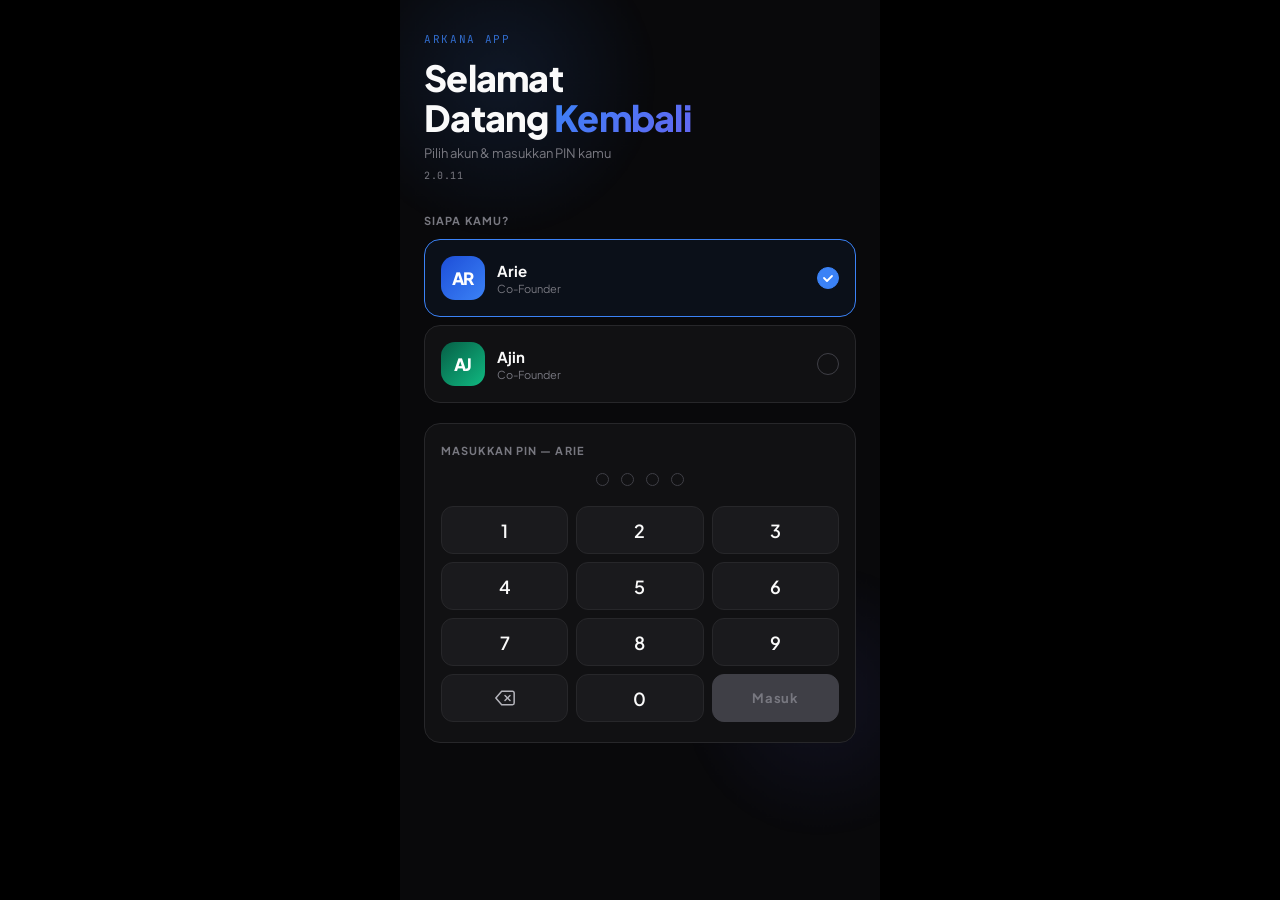
==== commit c854f908: "update 1 Here's a summary of all fixes applied: Blobs — durations cut from 20s/26s → 10s/13s, home " ====
--- a/index.html
+++ b/index.html
@@ -24,6 +24,7 @@
 
   <!-- ══════════════════════════════════════
        SCREEN: LOGIN
+       No bottom nav — standalone screen
   ══════════════════════════════════════ -->
   <div id="screen-login" class="screen active">
     <div class="login-bg"></div>
@@ -46,7 +47,7 @@
             <div class="user-name">Arie</div>
             <div class="user-role">Co-Founder</div>
           </div>
-          <div class="user-check">
+          <div class="user-check checked">
             <svg width="12" height="12" viewBox="0 0 12 12" fill="none"><path d="M2 6l3 3 5-5" stroke="currentColor" stroke-width="1.8" stroke-linecap="round" stroke-linejoin="round"/></svg>
           </div>
         </div>
@@ -95,7 +96,7 @@
   <!-- ══════════════════════════════════════
        SCREEN: HOME
   ══════════════════════════════════════ -->
-  <div id="screen-home" class="screen">
+  <div id="screen-home" class="screen home-screen">
     <div class="home-bg"></div>
 
     <div class="home-header">
@@ -171,41 +172,17 @@
         <span id="home-version"></span>
       </div>
     </div>
-
-    <nav class="bottom-nav">
-      <div class="nav-item active" data-nav="home">
-        <span class="nav-icon">
-          <svg width="22" height="22" viewBox="0 0 24 24" fill="none"><path d="M3 9l9-7 9 7v11a2 2 0 0 1-2 2H5a2 2 0 0 1-2-2z" stroke="currentColor" stroke-width="1.8" stroke-linecap="round" stroke-linejoin="round"/><polyline points="9 22 9 12 15 12 15 22" stroke="currentColor" stroke-width="1.8" stroke-linecap="round" stroke-linejoin="round"/></svg>
-        </span>
-        <span class="nav-label">Home</span>
-        <div class="nav-indicator"></div>
-      </div>
-      <div class="nav-item" data-nav="aktivitas">
-        <span class="nav-icon">
-          <svg width="22" height="22" viewBox="0 0 24 24" fill="none"><circle cx="12" cy="12" r="10" stroke="currentColor" stroke-width="1.8"/><polyline points="12 6 12 12 16 14" stroke="currentColor" stroke-width="1.8" stroke-linecap="round" stroke-linejoin="round"/></svg>
-        </span>
-        <span class="nav-label">Aktivitas</span>
-        <div class="nav-indicator"></div>
-      </div>
-      <div class="nav-item" data-nav="setting">
-        <span class="nav-icon">
-          <svg width="22" height="22" viewBox="0 0 24 24" fill="none"><circle cx="12" cy="12" r="3" stroke="currentColor" stroke-width="1.8"/><path d="M19.4 15a1.65 1.65 0 0 0 .33 1.82l.06.06a2 2 0 0 1-2.83 2.83l-.06-.06a1.65 1.65 0 0 0-1.82-.33 1.65 1.65 0 0 0-1 1.51V21a2 2 0 0 1-4 0v-.09A1.65 1.65 0 0 0 9 19.4a1.65 1.65 0 0 0-1.82.33l-.06.06a2 2 0 0 1-2.83-2.83l.06-.06A1.65 1.65 0 0 0 4.68 15a1.65 1.65 0 0 0-1.51-1H3a2 2 0 0 1 0-4h.09A1.65 1.65 0 0 0 4.6 9a1.65 1.65 0 0 0-.33-1.82l-.06-.06a2 2 0 0 1 2.83-2.83l.06.06A1.65 1.65 0 0 0 9 4.68a1.65 1.65 0 0 0 1-1.51V3a2 2 0 0 1 4 0v.09a1.65 1.65 0 0 0 1 1.51 1.65 1.65 0 0 0 1.82-.33l.06-.06a2 2 0 0 1 2.83 2.83l-.06.06A1.65 1.65 0 0 0 19.4 9a1.65 1.65 0 0 0 1.51 1H21a2 2 0 0 1 0 4h-.09a1.65 1.65 0 0 0-1.51 1z" stroke="currentColor" stroke-width="1.8"/></svg>
-        </span>
-        <span class="nav-label">Setting</span>
-        <div class="nav-indicator"></div>
-      </div>
-    </nav>
   </div>
 
   <!-- ══════════════════════════════════════
        SCREEN: AKTIVITAS
   ══════════════════════════════════════ -->
-  <div id="screen-aktivitas" class="screen">
+  <div id="screen-aktivitas" class="screen tab-screen">
     <div class="frost-bar" id="frost-aktivitas">
       <div class="topbar">
-        <div style="width:48px"></div>
+        <div class="back-btn" style="visibility:hidden"></div>
         <div class="topbar-title">Aktivitas</div>
-        <div style="width:48px"></div>
+        <div class="topbar-action" style="visibility:hidden"></div>
       </div>
     </div>
     <div class="scroll-area" id="scroll-aktivitas">
@@ -216,34 +193,17 @@
         </div>
       </div>
     </div>
-    <nav class="bottom-nav">
-      <div class="nav-item" data-nav="home">
-        <span class="nav-icon"><svg width="22" height="22" viewBox="0 0 24 24" fill="none"><path d="M3 9l9-7 9 7v11a2 2 0 0 1-2 2H5a2 2 0 0 1-2-2z" stroke="currentColor" stroke-width="1.8" stroke-linecap="round" stroke-linejoin="round"/><polyline points="9 22 9 12 15 12 15 22" stroke="currentColor" stroke-width="1.8" stroke-linecap="round" stroke-linejoin="round"/></svg></span>
-        <span class="nav-label">Home</span>
-        <div class="nav-indicator"></div>
-      </div>
-      <div class="nav-item active" data-nav="aktivitas">
-        <span class="nav-icon"><svg width="22" height="22" viewBox="0 0 24 24" fill="none"><circle cx="12" cy="12" r="10" stroke="currentColor" stroke-width="1.8"/><polyline points="12 6 12 12 16 14" stroke="currentColor" stroke-width="1.8" stroke-linecap="round" stroke-linejoin="round"/></svg></span>
-        <span class="nav-label">Aktivitas</span>
-        <div class="nav-indicator"></div>
-      </div>
-      <div class="nav-item" data-nav="setting">
-        <span class="nav-icon"><svg width="22" height="22" viewBox="0 0 24 24" fill="none"><circle cx="12" cy="12" r="3" stroke="currentColor" stroke-width="1.8"/><path d="M19.4 15a1.65 1.65 0 0 0 .33 1.82l.06.06a2 2 0 0 1-2.83 2.83l-.06-.06a1.65 1.65 0 0 0-1.82-.33 1.65 1.65 0 0 0-1 1.51V21a2 2 0 0 1-4 0v-.09A1.65 1.65 0 0 0 9 19.4a1.65 1.65 0 0 0-1.82.33l-.06.06a2 2 0 0 1-2.83-2.83l.06-.06A1.65 1.65 0 0 0 4.68 15a1.65 1.65 0 0 0-1.51-1H3a2 2 0 0 1 0-4h.09A1.65 1.65 0 0 0 4.6 9a1.65 1.65 0 0 0-.33-1.82l-.06-.06a2 2 0 0 1 2.83-2.83l.06.06A1.65 1.65 0 0 0 9 4.68a1.65 1.65 0 0 0 1-1.51V3a2 2 0 0 1 4 0v.09a1.65 1.65 0 0 0 1 1.51 1.65 1.65 0 0 0 1.82-.33l.06-.06a2 2 0 0 1 2.83 2.83l-.06.06A1.65 1.65 0 0 0 19.4 9a1.65 1.65 0 0 0 1.51 1H21a2 2 0 0 1 0 4h-.09a1.65 1.65 0 0 0-1.51 1z" stroke="currentColor" stroke-width="1.8"/></svg></span>
-        <span class="nav-label">Setting</span>
-        <div class="nav-indicator"></div>
-      </div>
-    </nav>
   </div>
 
   <!-- ══════════════════════════════════════
        SCREEN: SETTING
   ══════════════════════════════════════ -->
-  <div id="screen-setting" class="screen">
+  <div id="screen-setting" class="screen tab-screen">
     <div class="frost-bar" id="frost-setting">
       <div class="topbar">
-        <div style="width:48px"></div>
+        <div class="back-btn" style="visibility:hidden"></div>
         <div class="topbar-title">Setting</div>
-        <div style="width:48px"></div>
+        <div class="topbar-action" style="visibility:hidden"></div>
       </div>
     </div>
     <div class="scroll-area" id="scroll-setting">
@@ -292,24 +252,36 @@
         </div>
       </div>
     </div>
-    <nav class="bottom-nav">
-      <div class="nav-item" data-nav="home">
-        <span class="nav-icon"><svg width="22" height="22" viewBox="0 0 24 24" fill="none"><path d="M3 9l9-7 9 7v11a2 2 0 0 1-2 2H5a2 2 0 0 1-2-2z" stroke="currentColor" stroke-width="1.8" stroke-linecap="round" stroke-linejoin="round"/><polyline points="9 22 9 12 15 12 15 22" stroke="currentColor" stroke-width="1.8" stroke-linecap="round" stroke-linejoin="round"/></svg></span>
-        <span class="nav-label">Home</span>
-        <div class="nav-indicator"></div>
-      </div>
-      <div class="nav-item" data-nav="aktivitas">
-        <span class="nav-icon"><svg width="22" height="22" viewBox="0 0 24 24" fill="none"><circle cx="12" cy="12" r="10" stroke="currentColor" stroke-width="1.8"/><polyline points="12 6 12 12 16 14" stroke="currentColor" stroke-width="1.8" stroke-linecap="round" stroke-linejoin="round"/></svg></span>
-        <span class="nav-label">Aktivitas</span>
-        <div class="nav-indicator"></div>
-      </div>
-      <div class="nav-item active" data-nav="setting">
-        <span class="nav-icon"><svg width="22" height="22" viewBox="0 0 24 24" fill="none"><circle cx="12" cy="12" r="3" stroke="currentColor" stroke-width="1.8"/><path d="M19.4 15a1.65 1.65 0 0 0 .33 1.82l.06.06a2 2 0 0 1-2.83 2.83l-.06-.06a1.65 1.65 0 0 0-1.82-.33 1.65 1.65 0 0 0-1 1.51V21a2 2 0 0 1-4 0v-.09A1.65 1.65 0 0 0 9 19.4a1.65 1.65 0 0 0-1.82.33l-.06.06a2 2 0 0 1-2.83-2.83l.06-.06A1.65 1.65 0 0 0 4.68 15a1.65 1.65 0 0 0-1.51-1H3a2 2 0 0 1 0-4h.09A1.65 1.65 0 0 0 4.6 9a1.65 1.65 0 0 0-.33-1.82l-.06-.06a2 2 0 0 1 2.83-2.83l.06.06A1.65 1.65 0 0 0 9 4.68a1.65 1.65 0 0 0 1-1.51V3a2 2 0 0 1 4 0v.09a1.65 1.65 0 0 0 1 1.51 1.65 1.65 0 0 0 1.82-.33l.06-.06a2 2 0 0 1 2.83 2.83l-.06.06A1.65 1.65 0 0 0 19.4 9a1.65 1.65 0 0 0 1.51 1H21a2 2 0 0 1 0 4h-.09a1.65 1.65 0 0 0-1.51 1z" stroke="currentColor" stroke-width="1.8"/></svg></span>
-        <span class="nav-label">Setting</span>
-        <div class="nav-indicator"></div>
-      </div>
-    </nav>
-  </div>
+  </div>
+
+  <!-- ══════════════════════════════════════
+       BOTTOM NAV — single instance, persistent
+       Shown only when a tab screen is active.
+       Hidden on login screen via CSS.
+  ══════════════════════════════════════ -->
+  <nav class="bottom-nav" id="bottom-nav">
+    <div class="nav-item active" data-nav="home">
+      <span class="nav-icon">
+        <svg width="22" height="22" viewBox="0 0 24 24" fill="none"><path d="M3 9l9-7 9 7v11a2 2 0 0 1-2 2H5a2 2 0 0 1-2-2z" stroke="currentColor" stroke-width="1.8" stroke-linecap="round" stroke-linejoin="round"/><polyline points="9 22 9 12 15 12 15 22" stroke="currentColor" stroke-width="1.8" stroke-linecap="round" stroke-linejoin="round"/></svg>
+      </span>
+      <span class="nav-label">Home</span>
+      <div class="nav-indicator"></div>
+    </div>
+    <div class="nav-item" data-nav="aktivitas">
+      <span class="nav-icon">
+        <svg width="22" height="22" viewBox="0 0 24 24" fill="none"><circle cx="12" cy="12" r="10" stroke="currentColor" stroke-width="1.8"/><polyline points="12 6 12 12 16 14" stroke="currentColor" stroke-width="1.8" stroke-linecap="round" stroke-linejoin="round"/></svg>
+      </span>
+      <span class="nav-label">Aktivitas</span>
+      <div class="nav-indicator"></div>
+    </div>
+    <div class="nav-item" data-nav="setting">
+      <span class="nav-icon">
+        <svg width="22" height="22" viewBox="0 0 24 24" fill="none"><circle cx="12" cy="12" r="3" stroke="currentColor" stroke-width="1.8"/><path d="M19.4 15a1.65 1.65 0 0 0 .33 1.82l.06.06a2 2 0 0 1-2.83 2.83l-.06-.06a1.65 1.65 0 0 0-1.82-.33 1.65 1.65 0 0 0-1 1.51V21a2 2 0 0 1-4 0v-.09A1.65 1.65 0 0 0 9 19.4a1.65 1.65 0 0 0-1.82.33l-.06.06a2 2 0 0 1-2.83-2.83l.06-.06A1.65 1.65 0 0 0 4.68 15a1.65 1.65 0 0 0-1.51-1H3a2 2 0 0 1 0-4h.09A1.65 1.65 0 0 0 4.6 9a1.65 1.65 0 0 0-.33-1.82l-.06-.06a2 2 0 0 1 2.83-2.83l.06.06A1.65 1.65 0 0 0 9 4.68a1.65 1.65 0 0 0 1-1.51V3a2 2 0 0 1 4 0v.09a1.65 1.65 0 0 0 1 1.51 1.65 1.65 0 0 0 1.82-.33l.06-.06a2 2 0 0 1 2.83 2.83l-.06.06A1.65 1.65 0 0 0 19.4 9a1.65 1.65 0 0 0 1.51 1H21a2 2 0 0 1 0 4h-.09a1.65 1.65 0 0 0-1.51 1z" stroke="currentColor" stroke-width="1.8"/></svg>
+      </span>
+      <span class="nav-label">Setting</span>
+      <div class="nav-indicator"></div>
+    </div>
+  </nav>
 
 </div><!-- /#app -->
 
@@ -317,7 +289,7 @@
      CHANGE PIN SHEET — unified .overlay + .sheet
 ══════════════════════════════════════ -->
 <div class="overlay" id="modal-pin">
-  <div class="sheet">
+  <div class="sheet" id="sheet-modal-pin">
     <div class="sheet-handle"></div>
     <div class="sheet-title" id="modal-title">Ganti PIN</div>
     <div class="sheet-sub" id="modal-sub">Masukkan PIN lama kamu</div>
--- a/css/index.css
+++ b/css/index.css
@@ -38,7 +38,7 @@
   background: radial-gradient(circle, rgba(59, 130, 246, 0.12) 0%, transparent 70%);
   pointer-events: none;
   z-index: 0;
-  animation: blob-drift-1 20s ease-in-out infinite alternate;
+  animation: blob-drift-1 10s ease-in-out infinite alternate;
   will-change: transform;
 }
 
@@ -51,22 +51,22 @@
   background: radial-gradient(circle, rgba(99, 102, 241, 0.09) 0%, transparent 70%);
   pointer-events: none;
   z-index: 0;
-  animation: blob-drift-2 26s ease-in-out infinite alternate;
+  animation: blob-drift-2 13s ease-in-out infinite alternate;
   will-change: transform;
 }
 
 @keyframes blob-drift-1 {
   0%   { transform: translate(0, 0) scale(1); }
-  33%  { transform: translate(24px, 18px) scale(1.06); }
-  66%  { transform: translate(-12px, 32px) scale(0.96); }
-  100% { transform: translate(18px, -16px) scale(1.04); }
+  33%  { transform: translate(36px, 28px) scale(1.08); }
+  66%  { transform: translate(-18px, 44px) scale(0.94); }
+  100% { transform: translate(28px, -22px) scale(1.06); }
 }
 
 @keyframes blob-drift-2 {
   0%   { transform: translate(0, 0) scale(1); }
-  33%  { transform: translate(-20px, -24px) scale(1.05); }
-  66%  { transform: translate(16px, -10px) scale(0.97); }
-  100% { transform: translate(-24px, 20px) scale(1.03); }
+  33%  { transform: translate(-32px, -36px) scale(1.07); }
+  66%  { transform: translate(24px, -16px) scale(0.95); }
+  100% { transform: translate(-36px, 30px) scale(1.05); }
 }
 
 .login-inner {
@@ -235,6 +235,10 @@
   transition: all var(--duration-normal) var(--ease-standard);
   color: transparent;
 }
+
+/* SVG checkmark hidden until .checked applied by JS */
+.user-check svg { opacity: 0; transition: opacity var(--duration-fast); }
+.user-check.checked svg { opacity: 1; }
 
 .user-card.selected .user-check {
   background: var(--color-accent);
@@ -374,7 +378,7 @@
   background: radial-gradient(circle, rgba(59, 130, 246, 0.07) 0%, transparent 70%);
   pointer-events: none;
   z-index: 0;
-  animation: blob-drift-2 22s ease-in-out infinite alternate;
+  animation: blob-drift-2 12s ease-in-out infinite alternate;
   will-change: transform;
 }
 
@@ -604,9 +608,11 @@
   letter-spacing: 0.05em;
 }
 
-/* ══════════════════════════════════
-   BOTTOM NAV
-══════════════════════════════════ */
+/* ══════════════════════════════════════
+   BOTTOM NAV — single persistent instance
+   Lives outside .screen divs in #app.
+   Hidden when login screen is active.
+══════════════════════════════════════ */
 .bottom-nav {
   flex-shrink: 0;
   background: var(--color-surface);
@@ -615,7 +621,11 @@
   padding: var(--space-2) 0 max(env(safe-area-inset-bottom), var(--space-2));
   position: relative;
   z-index: 10;
-}
+  /* Hidden by default — JS adds .nav-visible on login success */
+  display: none;
+}
+
+.bottom-nav.nav-visible { display: flex; }
 
 .nav-item {
   flex: 1;
@@ -657,6 +667,25 @@
 .nav-item.active .nav-indicator { background: var(--color-accent); }
 
 /* ══════════════════════════════════
+   TAB SCREENS (Aktivitas, Setting)
+   Need to reserve space for bottom nav
+   which is now a sibling outside .screen
+══════════════════════════════════════ */
+.tab-screen {
+  padding-bottom: 0; /* nav is outside, handled by #app flex */
+}
+
+/* ══════════════════════════════════
+   HOME SCREEN
+   Also a tab screen — needs bottom
+   nav sibling, so uses flex column
+══════════════════════════════════════ */
+.home-screen {
+  display: flex;
+  flex-direction: column;
+}
+
+/* ══════════════════════════════════
    AKTIVITAS + SETTING — Frost Bar screens
    .screen-scroll-pane = inner content padding
 ══════════════════════════════════ */
@@ -669,6 +698,8 @@
 /* scroll-area already in base.css; pane gives content padding */
 .screen-scroll-pane {
   padding: var(--space-4) var(--space-5) var(--space-8);
+  /* Enough content to test frost bar scroll on setting */
+  min-height: 110%;
 }
 
 /* ══════════════════════════════════
@@ -678,15 +709,16 @@
   display: flex;
   flex-direction: column;
   position: relative;
-}
-
-/* Timeline rail */
+  padding-left: var(--space-5);
+}
+
+/* Timeline rail — absolute, left-anchored */
 .log-list::before {
   content: '';
   position: absolute;
-  left: 15px;
-  top: var(--space-2);
-  bottom: var(--space-2);
+  left: 7px;
+  top: var(--space-3);
+  bottom: var(--space-3);
   width: 1px;
   background: var(--color-border);
 }
@@ -699,20 +731,21 @@
   position: relative;
 }
 
-/* Timeline dot — sits on the rail */
+/* Timeline dot — absolutely on the rail line */
 .log-dot {
+  position: absolute;
+  left: calc(var(--space-5) * -1 + 3px); /* centers 8px dot on 1px rail at left:7px */
+  top: calc(var(--space-3) + 5px);
   width: 8px;
   height: 8px;
   border-radius: 50%;
   flex-shrink: 0;
-  margin-top: 5px;
-  position: relative;
   z-index: 1;
   border: 1.5px solid var(--color-bg);
-  /* color set inline per user */
-}
-
-.log-body { flex: 1; min-width: 0; padding-left: var(--space-1); }
+  box-sizing: border-box;
+}
+
+.log-body { flex: 1; min-width: 0; }
 
 .log-action {
   font-size: var(--text-lg);
@@ -743,7 +776,6 @@
   font-weight: var(--weight-medium);
   padding: 1px var(--space-2);
   border-radius: var(--radius-full);
-  /* color + background set inline per user */
 }
 
 .log-time {
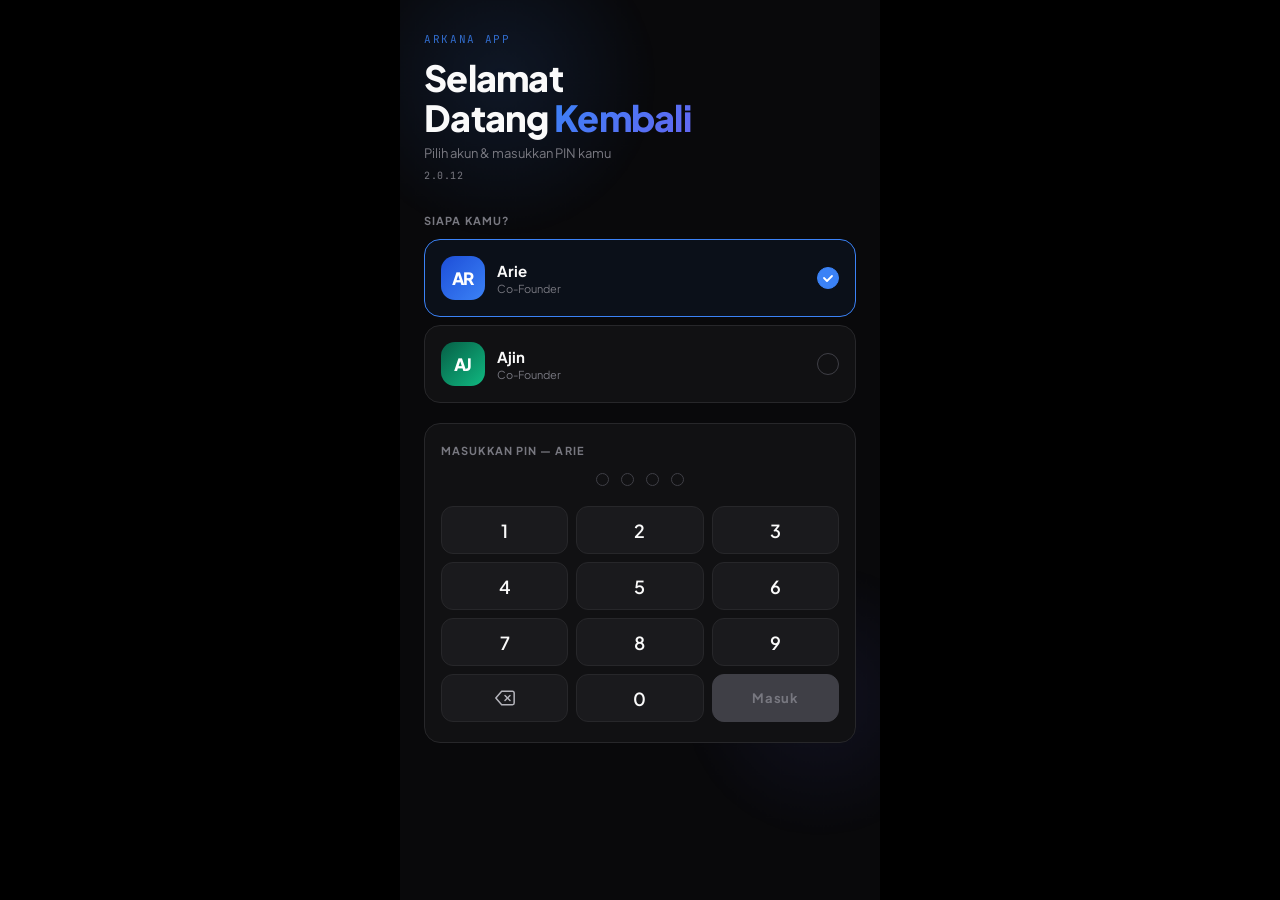
==== commit 6f4ab554: "v2.0.12 Auto collapsing filter container when the screen scroll" ====
--- a/index.html
+++ b/index.html
@@ -12,7 +12,7 @@
   <link href="https://fonts.googleapis.com/css2?family=Plus+Jakarta+Sans:wght@300;400;500;600;700;800&family=JetBrains+Mono:wght@300;400;500&display=swap" rel="stylesheet">
   <link rel="stylesheet" href="css/base.css">
   <link rel="stylesheet" href="css/index.css">
-  <script src="config.js?v=2.0.11"></script>
+  <script src="config.js?v=2.0.12"></script>
   <script src="js/constants.js"></script>
   <script src="js/utils.js"></script>
   <script src="js/app.js"></script>
--- a/css/index.css
+++ b/css/index.css
@@ -364,8 +364,6 @@
 ══════════════════════════════════ */
 #screen-home {
   background: var(--color-bg);
-  display: flex;
-  flex-direction: column;
 }
 
 /* Home blob — animated same as login */
@@ -434,20 +432,19 @@
 }
 
 .feat-card {
-  background: var(--color-surface);
-  border: 1.5px solid var(--color-border);
   border-radius: var(--radius-2xl);
   padding: var(--space-4) var(--space-4);
   cursor: pointer;
   position: relative;
   overflow: hidden;
-  transition: border-color var(--duration-normal) var(--ease-standard),
-              transform var(--duration-fast) var(--ease-standard);
+  transition: transform var(--duration-fast) var(--ease-standard),
+              filter var(--duration-fast) var(--ease-standard);
+  /* No border, no accent strip — color IS the card */
 }
 
 .feat-card.active-card:active {
-  transform: scale(0.97);
-  border-color: var(--color-border-2);
+  transform: scale(0.96);
+  filter: brightness(0.92);
 }
 
 .feat-card.coming {
@@ -455,24 +452,14 @@
   cursor: not-allowed;
 }
 
-/* Left accent line per card color */
-.feat-card::before {
-  content: '';
-  position: absolute;
-  left: 0;
-  top: var(--space-4);
-  bottom: var(--space-4);
-  width: 3px;
-  border-radius: 0 var(--radius-sm) var(--radius-sm) 0;
-}
-
-.feat-card.c-blue::before   { background: var(--color-accent); }
-.feat-card.c-green::before  { background: var(--color-success); }
-.feat-card.c-purple::before { background: var(--color-purple); }
-.feat-card.c-orange::before { background: var(--color-warning); }
-.feat-card.c-indigo::before { background: var(--color-accent-2); }
-
-/* Icon wrap — colored pill */
+/* Card surface colors — each card is its own tinted surface */
+.feat-card.c-blue   { background: rgba(59,  130, 246, 0.13); }
+.feat-card.c-green  { background: rgba(16,  185, 129, 0.13); }
+.feat-card.c-purple { background: rgba(139, 92,  246, 0.13); }
+.feat-card.c-orange { background: rgba(245, 158, 11,  0.11); }
+.feat-card.c-indigo { background: rgba(99,  102, 241, 0.13); }
+
+/* Icon wrap — slightly stronger tint than card bg */
 .feat-icon-wrap {
   width: 40px;
   height: 40px;
@@ -484,11 +471,11 @@
   flex-shrink: 0;
 }
 
-.feat-icon-wrap.c-blue   { background: rgba(59,  130, 246, 0.12); color: var(--color-accent); }
-.feat-icon-wrap.c-green  { background: rgba(16,  185, 129, 0.12); color: var(--color-success); }
-.feat-icon-wrap.c-purple { background: rgba(139, 92,  246, 0.12); color: var(--color-purple); }
-.feat-icon-wrap.c-orange { background: rgba(245, 158, 11,  0.12); color: var(--color-warning); }
-.feat-icon-wrap.c-indigo { background: rgba(99,  102, 241, 0.12); color: var(--color-accent-2); }
+.feat-icon-wrap.c-blue   { background: rgba(59,  130, 246, 0.18); color: #60A5FA; }
+.feat-icon-wrap.c-green  { background: rgba(16,  185, 129, 0.18); color: #34D399; }
+.feat-icon-wrap.c-purple { background: rgba(139, 92,  246, 0.18); color: #A78BFA; }
+.feat-icon-wrap.c-orange { background: rgba(245, 158, 11,  0.18); color: #FCD34D; }
+.feat-icon-wrap.c-indigo { background: rgba(99,  102, 241, 0.18); color: #818CF8; }
 
 .feat-name {
   font-size: var(--text-md);
@@ -500,7 +487,7 @@
 
 .feat-desc {
   font-size: var(--text-base);
-  color: var(--color-text-3);
+  color: var(--color-text-2);
   line-height: 1.45;
   font-weight: var(--weight-regular);
 }
@@ -517,9 +504,8 @@
 }
 
 .badge-soon {
-  background: rgba(75, 86, 128, 0.18);
-  color: var(--color-muted);
-  border: 1px solid rgba(75, 86, 128, 0.25);
+  background: rgba(255, 255, 255, 0.1);
+  color: var(--color-text-3);
 }
 
 /* User strip */
@@ -609,20 +595,23 @@
 }
 
 /* ══════════════════════════════════════
-   BOTTOM NAV — single persistent instance
-   Lives outside .screen divs in #app.
-   Hidden when login screen is active.
+   BOTTOM NAV — fixed to bottom of #app
+   position:fixed keeps it out of flex flow
+   entirely. max-width + left/right mirrors
+   the #app 480px container.
 ══════════════════════════════════════ */
 .bottom-nav {
-  flex-shrink: 0;
+  position: fixed;
+  bottom: 0;
+  left: 50%;
+  transform: translateX(-50%);
+  width: 100%;
+  max-width: 480px;
   background: var(--color-surface);
   border-top: 1px solid var(--color-border);
-  display: flex;
+  display: none;
   padding: var(--space-2) 0 max(env(safe-area-inset-bottom), var(--space-2));
-  position: relative;
-  z-index: 10;
-  /* Hidden by default — JS adds .nav-visible on login success */
-  display: none;
+  z-index: 20;
 }
 
 .bottom-nav.nav-visible { display: flex; }
@@ -666,24 +655,12 @@
 
 .nav-item.active .nav-indicator { background: var(--color-accent); }
 
-/* ══════════════════════════════════
-   TAB SCREENS (Aktivitas, Setting)
-   Need to reserve space for bottom nav
-   which is now a sibling outside .screen
-══════════════════════════════════════ */
-.tab-screen {
-  padding-bottom: 0; /* nav is outside, handled by #app flex */
-}
-
-/* ══════════════════════════════════
-   HOME SCREEN
-   Also a tab screen — needs bottom
-   nav sibling, so uses flex column
-══════════════════════════════════════ */
-.home-screen {
-  display: flex;
-  flex-direction: column;
-}
+/* ── Nav clearance — screens that show bottom nav ── */
+/* home-content and tab screen scroll areas need bottom
+   padding so content isn't hidden behind fixed nav.
+   Nav height ≈ 56px + safe area. 72px is safe.       */
+.home-content    { padding-bottom: 72px; }
+.tab-screen .scroll-area { padding-bottom: 72px; }
 
 /* ══════════════════════════════════
    AKTIVITAS + SETTING — Frost Bar screens
@@ -698,8 +675,6 @@
 /* scroll-area already in base.css; pane gives content padding */
 .screen-scroll-pane {
   padding: var(--space-4) var(--space-5) var(--space-8);
-  /* Enough content to test frost bar scroll on setting */
-  min-height: 110%;
 }
 
 /* ══════════════════════════════════
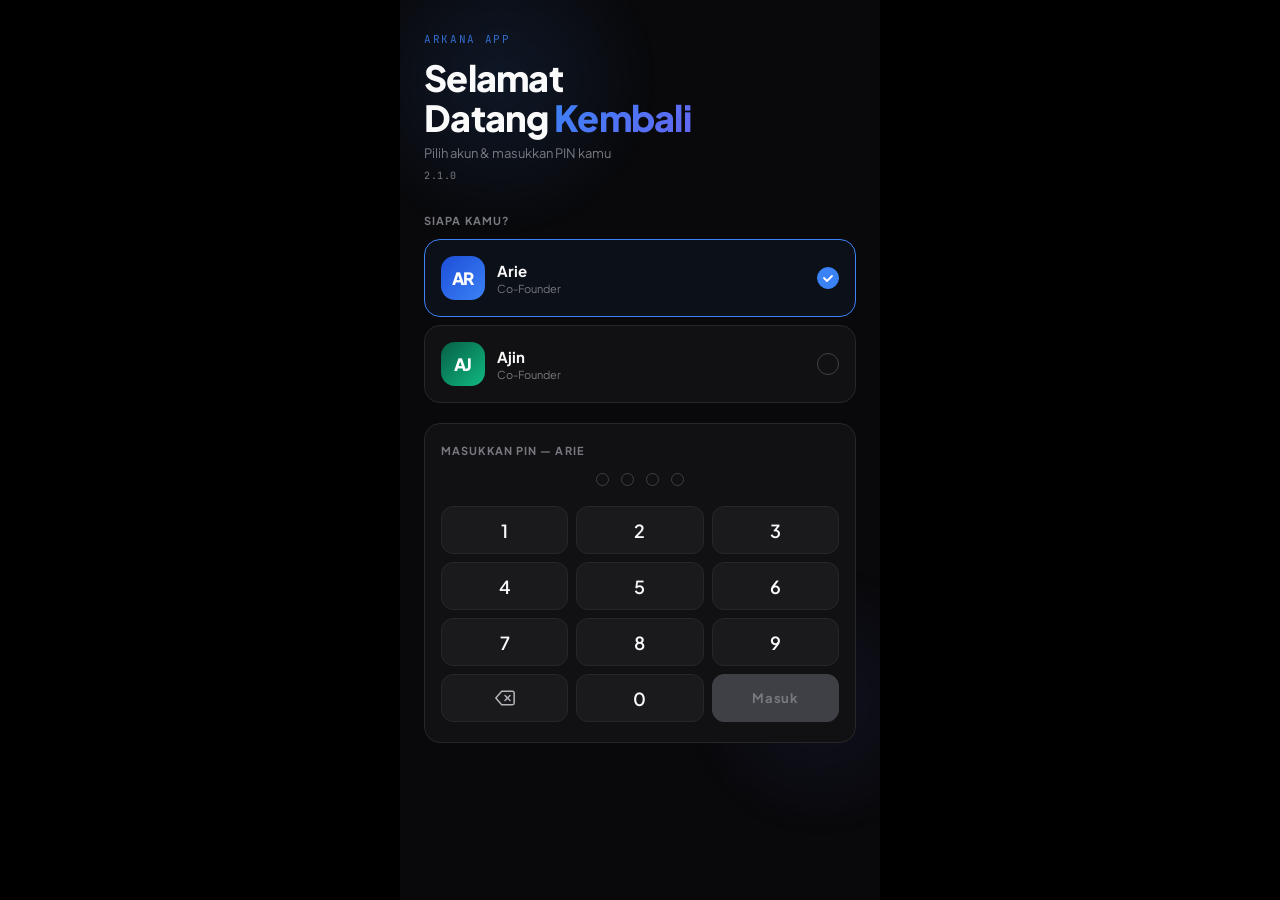
==== commit d5c0fae0: "v2.1.0 Adding AI chatbot to the App constants.js — Added CHAT_HISTORY: 'arkana_chat_history' to STOR" ====
--- a/index.html
+++ b/index.html
@@ -12,7 +12,7 @@
   <link href="https://fonts.googleapis.com/css2?family=Plus+Jakarta+Sans:wght@300;400;500;600;700;800&family=JetBrains+Mono:wght@300;400;500&display=swap" rel="stylesheet">
   <link rel="stylesheet" href="css/base.css">
   <link rel="stylesheet" href="css/index.css">
-  <script src="config.js?v=2.0.12"></script>
+  <script src="config.js?v=2.1.0"></script>
   <script src="js/constants.js"></script>
   <script src="js/utils.js"></script>
   <script src="js/app.js"></script>
@@ -282,6 +282,65 @@
       <div class="nav-indicator"></div>
     </div>
   </nav>
+
+
+  <!-- ══════════════════════════════════════
+       CHAT FAB — home screen only
+       Shown post-login via .fab-visible class.
+  ══════════════════════════════════════ -->
+  <button class="chat-fab" id="chat-fab" aria-label="Arkana AI">
+    <svg width="22" height="22" viewBox="0 0 24 24" fill="none">
+      <path d="M12 2L15.09 8.26L22 9.27L17 14.14L18.18 21.02L12 17.77L5.82 21.02L7 14.14L2 9.27L8.91 8.26L12 2Z"
+        stroke="currentColor" stroke-width="1.8" stroke-linecap="round" stroke-linejoin="round"/>
+    </svg>
+  </button>
+
+  <!-- ══════════════════════════════════════
+       SCREEN: CHAT — Arkana AI
+  ══════════════════════════════════════ -->
+  <div id="screen-chat" class="screen">
+    <div class="frost-bar" id="frost-chat">
+      <div class="topbar">
+        <div class="back-btn" id="chat-back-btn">
+          <svg width="20" height="20" viewBox="0 0 24 24" fill="none">
+            <path d="M15 18l-6-6 6-6" stroke="currentColor" stroke-width="1.8" stroke-linecap="round" stroke-linejoin="round"/>
+          </svg>
+        </div>
+        <div class="topbar-title">Arkana AI</div>
+        <div class="topbar-action" id="chat-clear-btn" title="Hapus riwayat chat">
+          <svg width="18" height="18" viewBox="0 0 24 24" fill="none">
+            <polyline points="3 6 5 6 21 6" stroke="currentColor" stroke-width="1.8" stroke-linecap="round" stroke-linejoin="round"/>
+            <path d="M19 6l-1 14a2 2 0 0 1-2 2H8a2 2 0 0 1-2-2L5 6" stroke="currentColor" stroke-width="1.8" stroke-linecap="round" stroke-linejoin="round"/>
+            <path d="M10 11v6M14 11v6" stroke="currentColor" stroke-width="1.8" stroke-linecap="round"/>
+            <path d="M9 6V4a1 1 0 0 1 1-1h4a1 1 0 0 1 1 1v2" stroke="currentColor" stroke-width="1.8" stroke-linecap="round" stroke-linejoin="round"/>
+          </svg>
+        </div>
+      </div>
+    </div>
+
+    <div class="scroll-area" id="scroll-chat">
+      <div class="chat-messages" id="chat-messages">
+        <!-- Rendered by ChatApp -->
+      </div>
+    </div>
+
+    <div class="chat-input-bar" id="chat-input-bar">
+      <div class="chat-input-wrap">
+        <textarea
+          class="chat-textarea"
+          id="chat-textarea"
+          placeholder="Ketik pesan..."
+          rows="1"
+        ></textarea>
+      </div>
+      <button class="chat-send-btn" id="chat-send-btn" disabled>
+        <svg width="18" height="18" viewBox="0 0 24 24" fill="none">
+          <path d="M22 2L11 13" stroke="currentColor" stroke-width="2" stroke-linecap="round" stroke-linejoin="round"/>
+          <path d="M22 2L15 22 11 13 2 9l20-7z" stroke="currentColor" stroke-width="2" stroke-linecap="round" stroke-linejoin="round"/>
+        </svg>
+      </button>
+    </div>
+  </div>
 
 </div><!-- /#app -->
 
@@ -351,6 +410,7 @@
   document.addEventListener('DOMContentLoaded', function() {
     initFrostBar('frost-aktivitas', 'scroll-aktivitas');
     initFrostBar('frost-setting',   'scroll-setting');
+    initFrostBar('frost-chat',       'scroll-chat');
   });
 })();
 </script>
--- a/css/index.css
+++ b/css/index.css
@@ -881,3 +881,397 @@
   grid-template-columns: repeat(3, 1fr);
   gap: var(--space-2);
 }
+
+/* ══════════════════════════════════════
+   PRD-05-A: ARKANA AI CHAT
+   Chat FAB, full-screen chat, bubbles,
+   templates, confirm card, input bar.
+══════════════════════════════════════ */
+
+/* ── Chat FAB — home screen only ── */
+.chat-fab {
+  position: fixed;
+  bottom: max(calc(56px + env(safe-area-inset-bottom) + var(--space-4)), calc(56px + var(--space-6)));
+  right: max(calc(50% - 240px + var(--space-4)), var(--space-4));
+  width: 56px;
+  height: 56px;
+  border-radius: var(--radius-2xl);
+  background: linear-gradient(135deg, var(--color-accent), var(--color-accent-2));
+  border: none;
+  color: white;
+  display: none;
+  align-items: center;
+  justify-content: center;
+  cursor: pointer;
+  box-shadow: 0 8px 24px rgba(59, 130, 246, 0.4), 0 2px 8px rgba(0,0,0,0.3);
+  z-index: 15;
+  transition: transform var(--duration-fast) var(--ease-standard),
+              box-shadow var(--duration-fast) var(--ease-standard);
+}
+
+/* Only visible when nav is shown (post-login) AND on home screen */
+.chat-fab.fab-visible { display: flex; }
+
+.chat-fab:active {
+  transform: scale(0.93);
+  box-shadow: 0 4px 12px rgba(59, 130, 246, 0.35);
+}
+
+/* ── Chat screen ── */
+#screen-chat {
+  background: var(--color-bg);
+  display: flex;
+  flex-direction: column;
+}
+
+/* Frost bar for chat screen */
+#frost-chat {
+  /* inherits frost-bar styles from base.css */
+}
+
+/* ── Chat scroll area ── */
+#scroll-chat {
+  flex: 1;
+  min-height: 0;
+  overflow-y: auto;
+  scrollbar-width: none;
+  /* padding-top injected by initFrostBar */
+  padding-bottom: 80px; /* clearance above input bar */
+}
+
+#scroll-chat::-webkit-scrollbar { display: none; }
+
+/* ── Messages container ── */
+.chat-messages {
+  display: flex;
+  flex-direction: column;
+  gap: var(--space-3);
+  padding: var(--space-4) var(--space-4) var(--space-2);
+}
+
+/* ── Welcome / template state ── */
+.chat-welcome {
+  display: flex;
+  flex-direction: column;
+  align-items: center;
+  text-align: center;
+  padding: var(--space-12) var(--space-6) var(--space-8);
+  gap: var(--space-2);
+}
+
+.chat-welcome-icon {
+  width: 56px;
+  height: 56px;
+  border-radius: var(--radius-2xl);
+  background: linear-gradient(135deg, rgba(59,130,246,.2), rgba(99,102,241,.2));
+  border: 1px solid rgba(59,130,246,.25);
+  display: flex;
+  align-items: center;
+  justify-content: center;
+  color: var(--color-accent);
+  margin-bottom: var(--space-2);
+}
+
+.chat-welcome-title {
+  font-size: var(--text-4xl);
+  font-weight: var(--weight-extrabold);
+  color: var(--color-text);
+  letter-spacing: -0.02em;
+}
+
+.chat-welcome-sub {
+  font-size: var(--text-lg);
+  color: var(--color-text-2);
+  line-height: 1.5;
+  margin-bottom: var(--space-4);
+}
+
+.chat-templates {
+  display: flex;
+  flex-direction: column;
+  gap: var(--space-2);
+  width: 100%;
+  max-width: 280px;
+}
+
+.chat-template-chip {
+  display: flex;
+  align-items: center;
+  justify-content: center;
+  gap: var(--space-2);
+  background: var(--color-surface);
+  border: 1.5px solid var(--color-border-2);
+  border-radius: var(--radius-full);
+  padding: var(--space-3) var(--space-5);
+  font-size: var(--text-lg);
+  font-weight: var(--weight-semibold);
+  color: var(--color-text);
+  cursor: pointer;
+  font-family: inherit;
+  transition: border-color var(--duration-fast) var(--ease-standard),
+              background var(--duration-fast) var(--ease-standard);
+}
+
+.chat-template-chip:active {
+  border-color: var(--color-accent);
+  background: rgba(59,130,246,.08);
+  color: var(--color-accent);
+}
+
+/* ── Chat message rows ── */
+.chat-msg {
+  display: flex;
+  flex-direction: column;
+  max-width: 85%;
+}
+
+.chat-msg-user {
+  align-self: flex-end;
+  align-items: flex-end;
+}
+
+.chat-msg-ai {
+  align-self: flex-start;
+  align-items: flex-start;
+}
+
+/* ── Bubble ── */
+.chat-bubble {
+  border-radius: var(--radius-xl);
+  padding: var(--space-3) var(--space-4);
+  line-height: 1.55;
+}
+
+.chat-msg-user .chat-bubble {
+  background: var(--color-accent);
+  border-bottom-right-radius: var(--radius-sm);
+}
+
+.chat-msg-ai .chat-bubble {
+  background: var(--color-surface-2);
+  border-bottom-left-radius: var(--radius-sm);
+  border: 1px solid var(--color-border);
+}
+
+.chat-bubble-error {
+  border-color: rgba(239,68,68,.3) !important;
+  background: rgba(239,68,68,.08) !important;
+}
+
+.chat-bubble-text {
+  font-size: var(--text-lg);
+  color: var(--color-text);
+}
+
+.chat-msg-user .chat-bubble-text {
+  color: white;
+}
+
+/* ── Timestamp ── */
+.chat-time {
+  font-family: var(--font-mono);
+  font-size: var(--text-xs);
+  color: var(--color-muted);
+  margin-top: var(--space-1);
+  padding: 0 var(--space-1);
+}
+
+/* ── Typing indicator ── */
+.chat-typing {
+  align-self: flex-start;
+  display: flex;
+  align-items: center;
+  gap: 5px;
+  background: var(--color-surface-2);
+  border: 1px solid var(--color-border);
+  border-radius: var(--radius-xl);
+  border-bottom-left-radius: var(--radius-sm);
+  padding: var(--space-3) var(--space-4);
+}
+
+.chat-typing-dot {
+  width: 6px;
+  height: 6px;
+  border-radius: 50%;
+  background: var(--color-text-3);
+  animation: typing-bounce 1.2s ease-in-out infinite;
+}
+
+.chat-typing-dot:nth-child(2) { animation-delay: 0.2s; }
+.chat-typing-dot:nth-child(3) { animation-delay: 0.4s; }
+
+@keyframes typing-bounce {
+  0%, 60%, 100% { transform: translateY(0); opacity: 0.4; }
+  30%           { transform: translateY(-5px); opacity: 1; }
+}
+
+/* ── Confirm card ── */
+.chat-confirm-card {
+  background: var(--color-surface);
+  border: 1.5px solid var(--color-border);
+  border-top: 2px solid var(--color-accent);
+  border-radius: var(--radius-xl);
+  overflow: hidden;
+  min-width: 240px;
+}
+
+.chat-confirm-title {
+  font-size: var(--text-md);
+  font-weight: var(--weight-bold);
+  color: var(--color-text);
+  padding: var(--space-3) var(--space-4) var(--space-2);
+  letter-spacing: 0.01em;
+}
+
+.chat-confirm-divider {
+  height: 1px;
+  background: var(--color-border);
+  margin: 0;
+}
+
+.chat-confirm-rows {
+  padding: var(--space-2) var(--space-4);
+  display: flex;
+  flex-direction: column;
+  gap: var(--space-2);
+}
+
+.chat-confirm-row {
+  display: flex;
+  align-items: flex-start;
+  gap: var(--space-3);
+}
+
+.chat-confirm-label {
+  font-family: var(--font-mono);
+  font-size: var(--text-xs);
+  color: var(--color-text-3);
+  text-transform: uppercase;
+  letter-spacing: 0.1em;
+  min-width: 52px;
+  padding-top: 2px;
+  flex-shrink: 0;
+}
+
+.chat-confirm-value {
+  font-size: var(--text-md);
+  color: var(--color-text);
+  font-weight: var(--weight-medium);
+  line-height: 1.45;
+}
+
+.chat-confirm-actions {
+  display: flex;
+  gap: var(--space-2);
+  padding: var(--space-3) var(--space-4);
+}
+
+.chat-confirm-btn {
+  flex: 1;
+  height: 40px;
+  border-radius: var(--radius-md);
+  font-size: var(--text-md);
+  font-weight: var(--weight-semibold);
+  font-family: inherit;
+  cursor: pointer;
+  border: none;
+  transition: opacity var(--duration-fast) var(--ease-standard);
+}
+
+.chat-confirm-btn:active { opacity: 0.75; }
+
+.chat-confirm-cancel {
+  background: transparent;
+  border: 1px solid var(--color-border-2);
+  color: var(--color-text-2);
+}
+
+.chat-confirm-save {
+  background: var(--color-accent);
+  color: white;
+}
+
+.chat-confirm-btn:disabled {
+  opacity: 0.4;
+  cursor: not-allowed;
+}
+
+/* ── Input bar ── */
+.chat-input-bar {
+  position: fixed;
+  bottom: 0;
+  left: 50%;
+  transform: translateX(-50%);
+  width: 100%;
+  max-width: 480px;
+  background: var(--color-surface);
+  border-top: 1px solid var(--color-border);
+  padding: var(--space-3) var(--space-4);
+  padding-bottom: max(env(safe-area-inset-bottom), var(--space-3));
+  display: flex;
+  align-items: flex-end;
+  gap: var(--space-2);
+  z-index: 20;
+}
+
+.chat-input-wrap {
+  flex: 1;
+  background: var(--color-surface-2);
+  border: 1px solid var(--color-border-2);
+  border-radius: var(--radius-xl);
+  display: flex;
+  align-items: flex-end;
+  padding: var(--space-2) var(--space-3);
+  transition: border-color var(--duration-fast) var(--ease-standard);
+}
+
+.chat-input-wrap:focus-within {
+  border-color: var(--color-accent);
+}
+
+.chat-textarea {
+  flex: 1;
+  background: transparent;
+  border: none;
+  outline: none;
+  resize: none;
+  font-family: var(--font-body);
+  font-size: var(--text-lg);
+  font-weight: var(--weight-regular);
+  color: var(--color-text);
+  line-height: 1.5;
+  max-height: 80px; /* ~3 lines */
+  overflow-y: auto;
+  scrollbar-width: none;
+  padding: 0;
+}
+
+.chat-textarea::-webkit-scrollbar { display: none; }
+
+.chat-textarea::placeholder {
+  color: var(--color-muted);
+}
+
+.chat-send-btn {
+  width: 40px;
+  height: 40px;
+  border-radius: var(--radius-lg);
+  background: var(--color-accent);
+  border: none;
+  color: white;
+  display: flex;
+  align-items: center;
+  justify-content: center;
+  cursor: pointer;
+  flex-shrink: 0;
+  transition: opacity var(--duration-fast) var(--ease-standard),
+              transform var(--duration-fast) var(--ease-standard);
+}
+
+.chat-send-btn:active { transform: scale(0.92); }
+
+.chat-send-btn:disabled {
+  background: var(--color-border-2);
+  color: var(--color-muted);
+  cursor: not-allowed;
+}
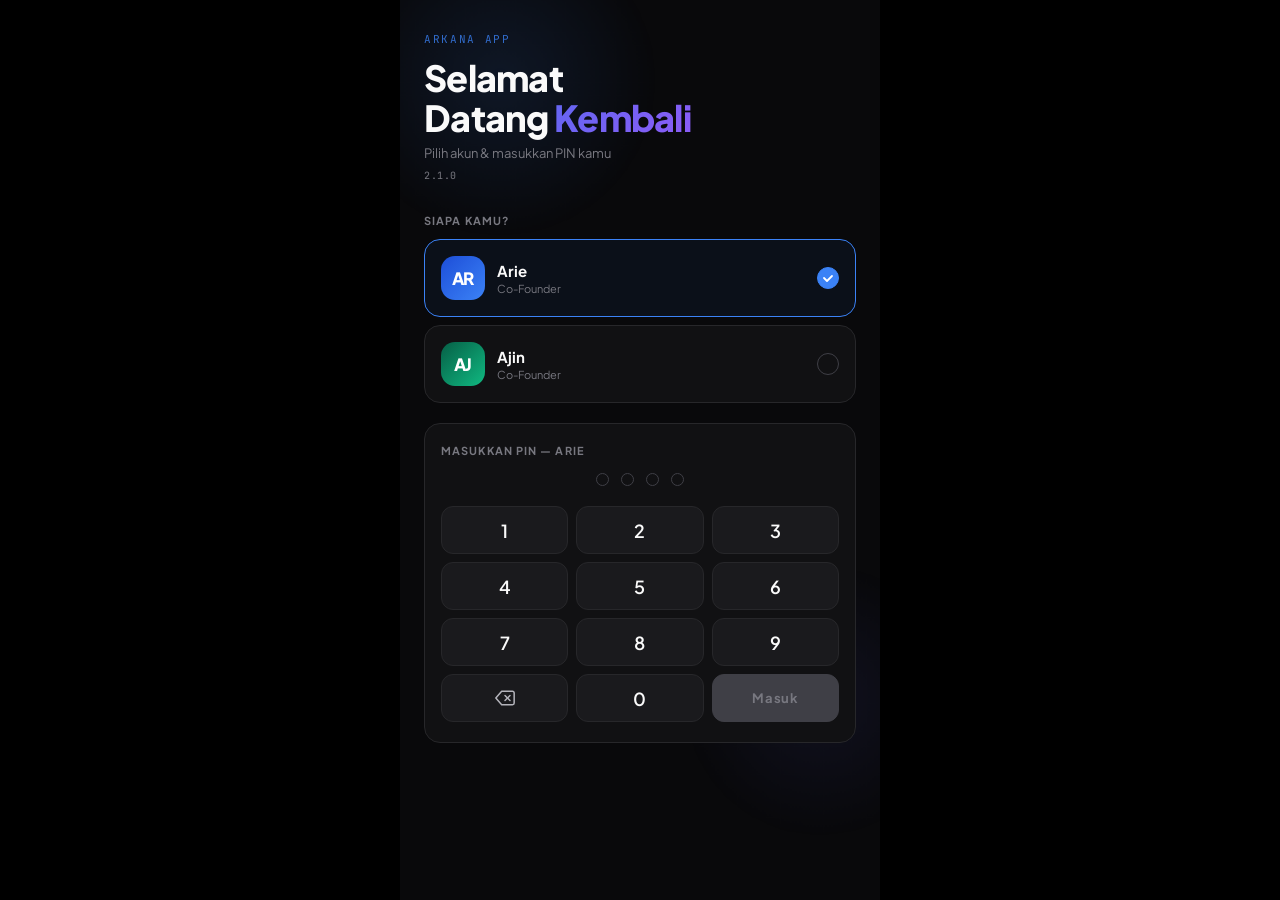
==== commit 5abadb9e: "make chat as a new page, not included in index Fixed some issues: Issue 1 ✓ — Chat is now chat.html" ====
--- a/index.html
+++ b/index.html
@@ -288,59 +288,22 @@
        CHAT FAB — home screen only
        Shown post-login via .fab-visible class.
   ══════════════════════════════════════ -->
+  <!-- ══════════════════════════════════════
+       CHAT FAB — home screen only
+       Shown post-login via .fab-visible class.
+       Links to chat.html (standalone page).
+  ══════════════════════════════════════ -->
   <button class="chat-fab" id="chat-fab" aria-label="Arkana AI">
     <svg width="22" height="22" viewBox="0 0 24 24" fill="none">
-      <path d="M12 2L15.09 8.26L22 9.27L17 14.14L18.18 21.02L12 17.77L5.82 21.02L7 14.14L2 9.27L8.91 8.26L12 2Z"
-        stroke="currentColor" stroke-width="1.8" stroke-linecap="round" stroke-linejoin="round"/>
+      <!-- Material sparkle / AI icon -->
+      <path d="M12 2.5L13.5 8.5L19.5 10L13.5 11.5L12 17.5L10.5 11.5L4.5 10L10.5 8.5L12 2.5Z"
+        fill="currentColor" opacity="0.9"/>
+      <path d="M19 16L19.75 18.25L22 19L19.75 19.75L19 22L18.25 19.75L16 19L18.25 18.25L19 16Z"
+        fill="currentColor" opacity="0.7"/>
+      <path d="M5 3L5.5 4.5L7 5L5.5 5.5L5 7L4.5 5.5L3 5L4.5 4.5L5 3Z"
+        fill="currentColor" opacity="0.6"/>
     </svg>
   </button>
-
-  <!-- ══════════════════════════════════════
-       SCREEN: CHAT — Arkana AI
-  ══════════════════════════════════════ -->
-  <div id="screen-chat" class="screen">
-    <div class="frost-bar" id="frost-chat">
-      <div class="topbar">
-        <div class="back-btn" id="chat-back-btn">
-          <svg width="20" height="20" viewBox="0 0 24 24" fill="none">
-            <path d="M15 18l-6-6 6-6" stroke="currentColor" stroke-width="1.8" stroke-linecap="round" stroke-linejoin="round"/>
-          </svg>
-        </div>
-        <div class="topbar-title">Arkana AI</div>
-        <div class="topbar-action" id="chat-clear-btn" title="Hapus riwayat chat">
-          <svg width="18" height="18" viewBox="0 0 24 24" fill="none">
-            <polyline points="3 6 5 6 21 6" stroke="currentColor" stroke-width="1.8" stroke-linecap="round" stroke-linejoin="round"/>
-            <path d="M19 6l-1 14a2 2 0 0 1-2 2H8a2 2 0 0 1-2-2L5 6" stroke="currentColor" stroke-width="1.8" stroke-linecap="round" stroke-linejoin="round"/>
-            <path d="M10 11v6M14 11v6" stroke="currentColor" stroke-width="1.8" stroke-linecap="round"/>
-            <path d="M9 6V4a1 1 0 0 1 1-1h4a1 1 0 0 1 1 1v2" stroke="currentColor" stroke-width="1.8" stroke-linecap="round" stroke-linejoin="round"/>
-          </svg>
-        </div>
-      </div>
-    </div>
-
-    <div class="scroll-area" id="scroll-chat">
-      <div class="chat-messages" id="chat-messages">
-        <!-- Rendered by ChatApp -->
-      </div>
-    </div>
-
-    <div class="chat-input-bar" id="chat-input-bar">
-      <div class="chat-input-wrap">
-        <textarea
-          class="chat-textarea"
-          id="chat-textarea"
-          placeholder="Ketik pesan..."
-          rows="1"
-        ></textarea>
-      </div>
-      <button class="chat-send-btn" id="chat-send-btn" disabled>
-        <svg width="18" height="18" viewBox="0 0 24 24" fill="none">
-          <path d="M22 2L11 13" stroke="currentColor" stroke-width="2" stroke-linecap="round" stroke-linejoin="round"/>
-          <path d="M22 2L15 22 11 13 2 9l20-7z" stroke="currentColor" stroke-width="2" stroke-linecap="round" stroke-linejoin="round"/>
-        </svg>
-      </button>
-    </div>
-  </div>
 
 </div><!-- /#app -->
 
@@ -410,7 +373,6 @@
   document.addEventListener('DOMContentLoaded', function() {
     initFrostBar('frost-aktivitas', 'scroll-aktivitas');
     initFrostBar('frost-setting',   'scroll-setting');
-    initFrostBar('frost-chat',       'scroll-chat');
   });
 })();
 </script>
--- a/css/index.css
+++ b/css/index.css
@@ -103,7 +103,7 @@
 }
 
 .login-title span {
-  background: linear-gradient(135deg, var(--color-accent), var(--color-accent-2));
+  background: linear-gradient(135deg, #6366F1, #8B5CF6);
   -webkit-background-clip: text;
   -webkit-text-fill-color: transparent;
   background-clip: text;
@@ -896,14 +896,14 @@
   width: 56px;
   height: 56px;
   border-radius: var(--radius-2xl);
-  background: linear-gradient(135deg, var(--color-accent), var(--color-accent-2));
+  background: linear-gradient(135deg, #6366F1, #8B5CF6);
   border: none;
   color: white;
   display: none;
   align-items: center;
   justify-content: center;
   cursor: pointer;
-  box-shadow: 0 8px 24px rgba(59, 130, 246, 0.4), 0 2px 8px rgba(0,0,0,0.3);
+  box-shadow: 0 8px 24px rgba(139, 92, 246, 0.45), 0 2px 8px rgba(0,0,0,0.3);
   z-index: 15;
   transition: transform var(--duration-fast) var(--ease-standard),
               box-shadow var(--duration-fast) var(--ease-standard);
@@ -914,364 +914,6 @@
 
 .chat-fab:active {
   transform: scale(0.93);
-  box-shadow: 0 4px 12px rgba(59, 130, 246, 0.35);
-}
-
-/* ── Chat screen ── */
-#screen-chat {
-  background: var(--color-bg);
-  display: flex;
-  flex-direction: column;
-}
-
-/* Frost bar for chat screen */
-#frost-chat {
-  /* inherits frost-bar styles from base.css */
-}
-
-/* ── Chat scroll area ── */
-#scroll-chat {
-  flex: 1;
-  min-height: 0;
-  overflow-y: auto;
-  scrollbar-width: none;
-  /* padding-top injected by initFrostBar */
-  padding-bottom: 80px; /* clearance above input bar */
-}
-
-#scroll-chat::-webkit-scrollbar { display: none; }
-
-/* ── Messages container ── */
-.chat-messages {
-  display: flex;
-  flex-direction: column;
-  gap: var(--space-3);
-  padding: var(--space-4) var(--space-4) var(--space-2);
-}
-
-/* ── Welcome / template state ── */
-.chat-welcome {
-  display: flex;
-  flex-direction: column;
-  align-items: center;
-  text-align: center;
-  padding: var(--space-12) var(--space-6) var(--space-8);
-  gap: var(--space-2);
-}
-
-.chat-welcome-icon {
-  width: 56px;
-  height: 56px;
-  border-radius: var(--radius-2xl);
-  background: linear-gradient(135deg, rgba(59,130,246,.2), rgba(99,102,241,.2));
-  border: 1px solid rgba(59,130,246,.25);
-  display: flex;
-  align-items: center;
-  justify-content: center;
-  color: var(--color-accent);
-  margin-bottom: var(--space-2);
-}
-
-.chat-welcome-title {
-  font-size: var(--text-4xl);
-  font-weight: var(--weight-extrabold);
-  color: var(--color-text);
-  letter-spacing: -0.02em;
-}
-
-.chat-welcome-sub {
-  font-size: var(--text-lg);
-  color: var(--color-text-2);
-  line-height: 1.5;
-  margin-bottom: var(--space-4);
-}
-
-.chat-templates {
-  display: flex;
-  flex-direction: column;
-  gap: var(--space-2);
-  width: 100%;
-  max-width: 280px;
-}
-
-.chat-template-chip {
-  display: flex;
-  align-items: center;
-  justify-content: center;
-  gap: var(--space-2);
-  background: var(--color-surface);
-  border: 1.5px solid var(--color-border-2);
-  border-radius: var(--radius-full);
-  padding: var(--space-3) var(--space-5);
-  font-size: var(--text-lg);
-  font-weight: var(--weight-semibold);
-  color: var(--color-text);
-  cursor: pointer;
-  font-family: inherit;
-  transition: border-color var(--duration-fast) var(--ease-standard),
-              background var(--duration-fast) var(--ease-standard);
-}
-
-.chat-template-chip:active {
-  border-color: var(--color-accent);
-  background: rgba(59,130,246,.08);
-  color: var(--color-accent);
-}
-
-/* ── Chat message rows ── */
-.chat-msg {
-  display: flex;
-  flex-direction: column;
-  max-width: 85%;
-}
-
-.chat-msg-user {
-  align-self: flex-end;
-  align-items: flex-end;
-}
-
-.chat-msg-ai {
-  align-self: flex-start;
-  align-items: flex-start;
-}
-
-/* ── Bubble ── */
-.chat-bubble {
-  border-radius: var(--radius-xl);
-  padding: var(--space-3) var(--space-4);
-  line-height: 1.55;
-}
-
-.chat-msg-user .chat-bubble {
-  background: var(--color-accent);
-  border-bottom-right-radius: var(--radius-sm);
-}
-
-.chat-msg-ai .chat-bubble {
-  background: var(--color-surface-2);
-  border-bottom-left-radius: var(--radius-sm);
-  border: 1px solid var(--color-border);
-}
-
-.chat-bubble-error {
-  border-color: rgba(239,68,68,.3) !important;
-  background: rgba(239,68,68,.08) !important;
-}
-
-.chat-bubble-text {
-  font-size: var(--text-lg);
-  color: var(--color-text);
-}
-
-.chat-msg-user .chat-bubble-text {
-  color: white;
-}
-
-/* ── Timestamp ── */
-.chat-time {
-  font-family: var(--font-mono);
-  font-size: var(--text-xs);
-  color: var(--color-muted);
-  margin-top: var(--space-1);
-  padding: 0 var(--space-1);
-}
-
-/* ── Typing indicator ── */
-.chat-typing {
-  align-self: flex-start;
-  display: flex;
-  align-items: center;
-  gap: 5px;
-  background: var(--color-surface-2);
-  border: 1px solid var(--color-border);
-  border-radius: var(--radius-xl);
-  border-bottom-left-radius: var(--radius-sm);
-  padding: var(--space-3) var(--space-4);
-}
-
-.chat-typing-dot {
-  width: 6px;
-  height: 6px;
-  border-radius: 50%;
-  background: var(--color-text-3);
-  animation: typing-bounce 1.2s ease-in-out infinite;
-}
-
-.chat-typing-dot:nth-child(2) { animation-delay: 0.2s; }
-.chat-typing-dot:nth-child(3) { animation-delay: 0.4s; }
-
-@keyframes typing-bounce {
-  0%, 60%, 100% { transform: translateY(0); opacity: 0.4; }
-  30%           { transform: translateY(-5px); opacity: 1; }
-}
-
-/* ── Confirm card ── */
-.chat-confirm-card {
-  background: var(--color-surface);
-  border: 1.5px solid var(--color-border);
-  border-top: 2px solid var(--color-accent);
-  border-radius: var(--radius-xl);
-  overflow: hidden;
-  min-width: 240px;
-}
-
-.chat-confirm-title {
-  font-size: var(--text-md);
-  font-weight: var(--weight-bold);
-  color: var(--color-text);
-  padding: var(--space-3) var(--space-4) var(--space-2);
-  letter-spacing: 0.01em;
-}
-
-.chat-confirm-divider {
-  height: 1px;
-  background: var(--color-border);
-  margin: 0;
-}
-
-.chat-confirm-rows {
-  padding: var(--space-2) var(--space-4);
-  display: flex;
-  flex-direction: column;
-  gap: var(--space-2);
-}
-
-.chat-confirm-row {
-  display: flex;
-  align-items: flex-start;
-  gap: var(--space-3);
-}
-
-.chat-confirm-label {
-  font-family: var(--font-mono);
-  font-size: var(--text-xs);
-  color: var(--color-text-3);
-  text-transform: uppercase;
-  letter-spacing: 0.1em;
-  min-width: 52px;
-  padding-top: 2px;
-  flex-shrink: 0;
-}
-
-.chat-confirm-value {
-  font-size: var(--text-md);
-  color: var(--color-text);
-  font-weight: var(--weight-medium);
-  line-height: 1.45;
-}
-
-.chat-confirm-actions {
-  display: flex;
-  gap: var(--space-2);
-  padding: var(--space-3) var(--space-4);
-}
-
-.chat-confirm-btn {
-  flex: 1;
-  height: 40px;
-  border-radius: var(--radius-md);
-  font-size: var(--text-md);
-  font-weight: var(--weight-semibold);
-  font-family: inherit;
-  cursor: pointer;
-  border: none;
-  transition: opacity var(--duration-fast) var(--ease-standard);
-}
-
-.chat-confirm-btn:active { opacity: 0.75; }
-
-.chat-confirm-cancel {
-  background: transparent;
-  border: 1px solid var(--color-border-2);
-  color: var(--color-text-2);
-}
-
-.chat-confirm-save {
-  background: var(--color-accent);
-  color: white;
-}
-
-.chat-confirm-btn:disabled {
-  opacity: 0.4;
-  cursor: not-allowed;
-}
-
-/* ── Input bar ── */
-.chat-input-bar {
-  position: fixed;
-  bottom: 0;
-  left: 50%;
-  transform: translateX(-50%);
-  width: 100%;
-  max-width: 480px;
-  background: var(--color-surface);
-  border-top: 1px solid var(--color-border);
-  padding: var(--space-3) var(--space-4);
-  padding-bottom: max(env(safe-area-inset-bottom), var(--space-3));
-  display: flex;
-  align-items: flex-end;
-  gap: var(--space-2);
-  z-index: 20;
-}
-
-.chat-input-wrap {
-  flex: 1;
-  background: var(--color-surface-2);
-  border: 1px solid var(--color-border-2);
-  border-radius: var(--radius-xl);
-  display: flex;
-  align-items: flex-end;
-  padding: var(--space-2) var(--space-3);
-  transition: border-color var(--duration-fast) var(--ease-standard);
-}
-
-.chat-input-wrap:focus-within {
-  border-color: var(--color-accent);
-}
-
-.chat-textarea {
-  flex: 1;
-  background: transparent;
-  border: none;
-  outline: none;
-  resize: none;
-  font-family: var(--font-body);
-  font-size: var(--text-lg);
-  font-weight: var(--weight-regular);
-  color: var(--color-text);
-  line-height: 1.5;
-  max-height: 80px; /* ~3 lines */
-  overflow-y: auto;
-  scrollbar-width: none;
-  padding: 0;
-}
-
-.chat-textarea::-webkit-scrollbar { display: none; }
-
-.chat-textarea::placeholder {
-  color: var(--color-muted);
-}
-
-.chat-send-btn {
-  width: 40px;
-  height: 40px;
-  border-radius: var(--radius-lg);
-  background: var(--color-accent);
-  border: none;
-  color: white;
-  display: flex;
-  align-items: center;
-  justify-content: center;
-  cursor: pointer;
-  flex-shrink: 0;
-  transition: opacity var(--duration-fast) var(--ease-standard),
-              transform var(--duration-fast) var(--ease-standard);
-}
-
-.chat-send-btn:active { transform: scale(0.92); }
-
-.chat-send-btn:disabled {
-  background: var(--color-border-2);
-  color: var(--color-muted);
-  cursor: not-allowed;
-}
+  box-shadow: 0 4px 12px rgba(139, 92, 246, 0.35);
+}
+
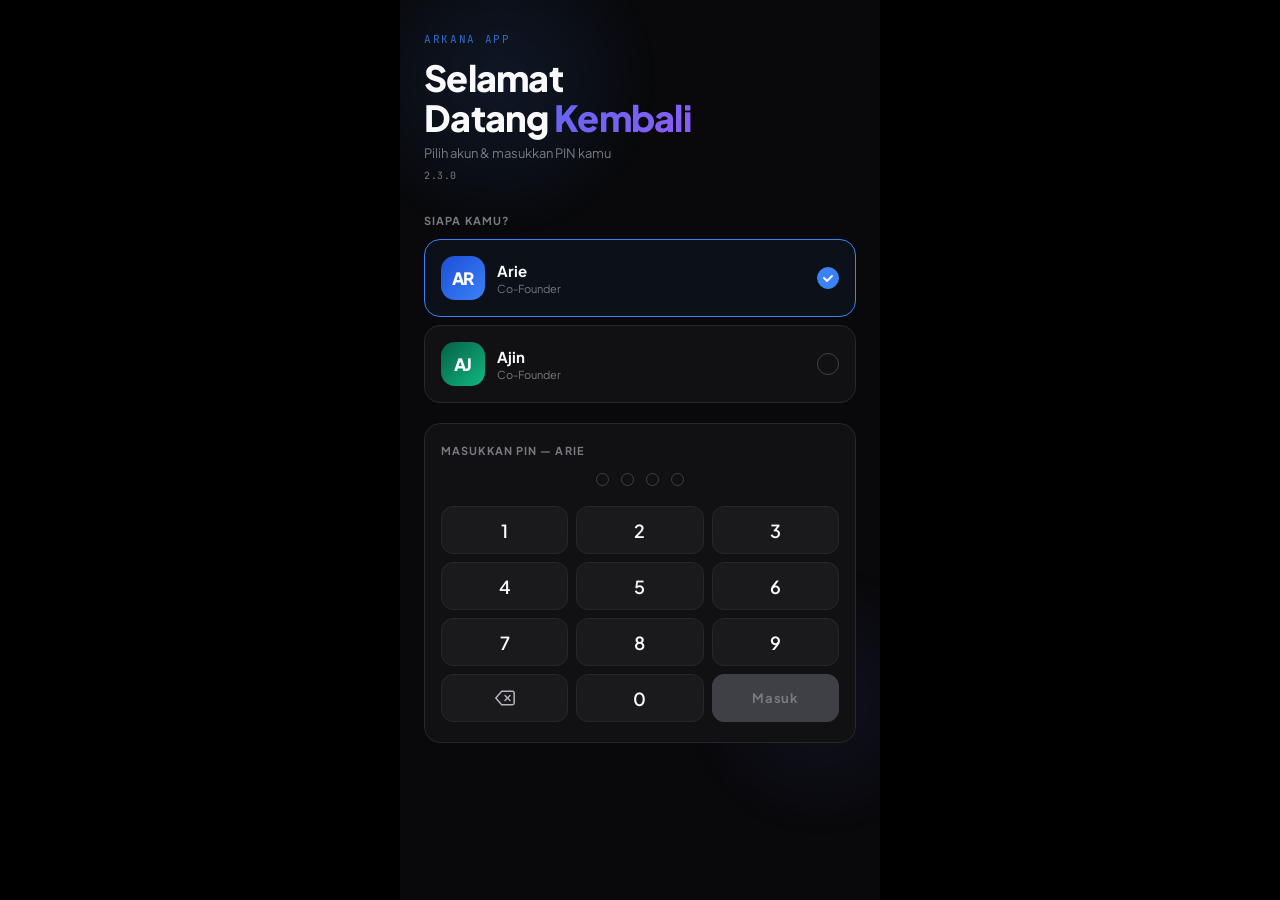
==== commit bd49444a: "v2.3.0 - Reimbursement Summary perubahan per file: constants.js — EXPENSE_TAB ditambah REIMBURSE, d" ====
--- a/index.html
+++ b/index.html
@@ -12,7 +12,7 @@
   <link href="https://fonts.googleapis.com/css2?family=Plus+Jakarta+Sans:wght@300;400;500;600;700;800&family=JetBrains+Mono:wght@300;400;500&display=swap" rel="stylesheet">
   <link rel="stylesheet" href="css/base.css">
   <link rel="stylesheet" href="css/index.css">
-  <script src="config.js?v=2.1.0"></script>
+  <script src="config.js?v=2.3.0"></script>
   <script src="js/constants.js"></script>
   <script src="js/utils.js"></script>
   <script src="js/app.js"></script>
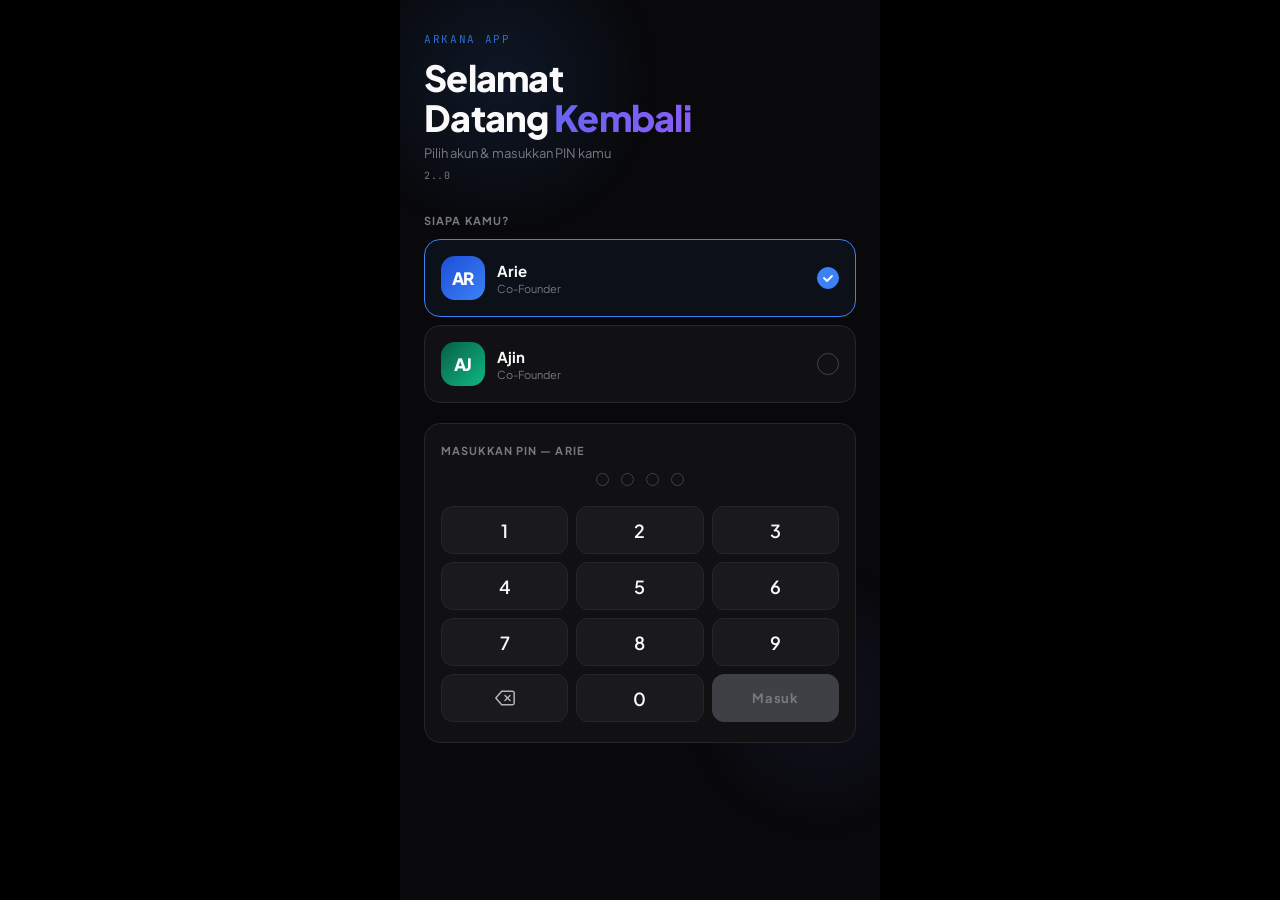
==== commit 13de321f: "Added upload expenses picture feature" ====
--- a/index.html
+++ b/index.html
@@ -12,7 +12,7 @@
   <link href="https://fonts.googleapis.com/css2?family=Plus+Jakarta+Sans:wght@300;400;500;600;700;800&family=JetBrains+Mono:wght@300;400;500&display=swap" rel="stylesheet">
   <link rel="stylesheet" href="css/base.css">
   <link rel="stylesheet" href="css/index.css">
-  <script src="config.js?v=2.3.0"></script>
+  <script src="config.js?v=2.4.0"></script>
   <script src="js/constants.js"></script>
   <script src="js/utils.js"></script>
   <script src="js/app.js"></script>
